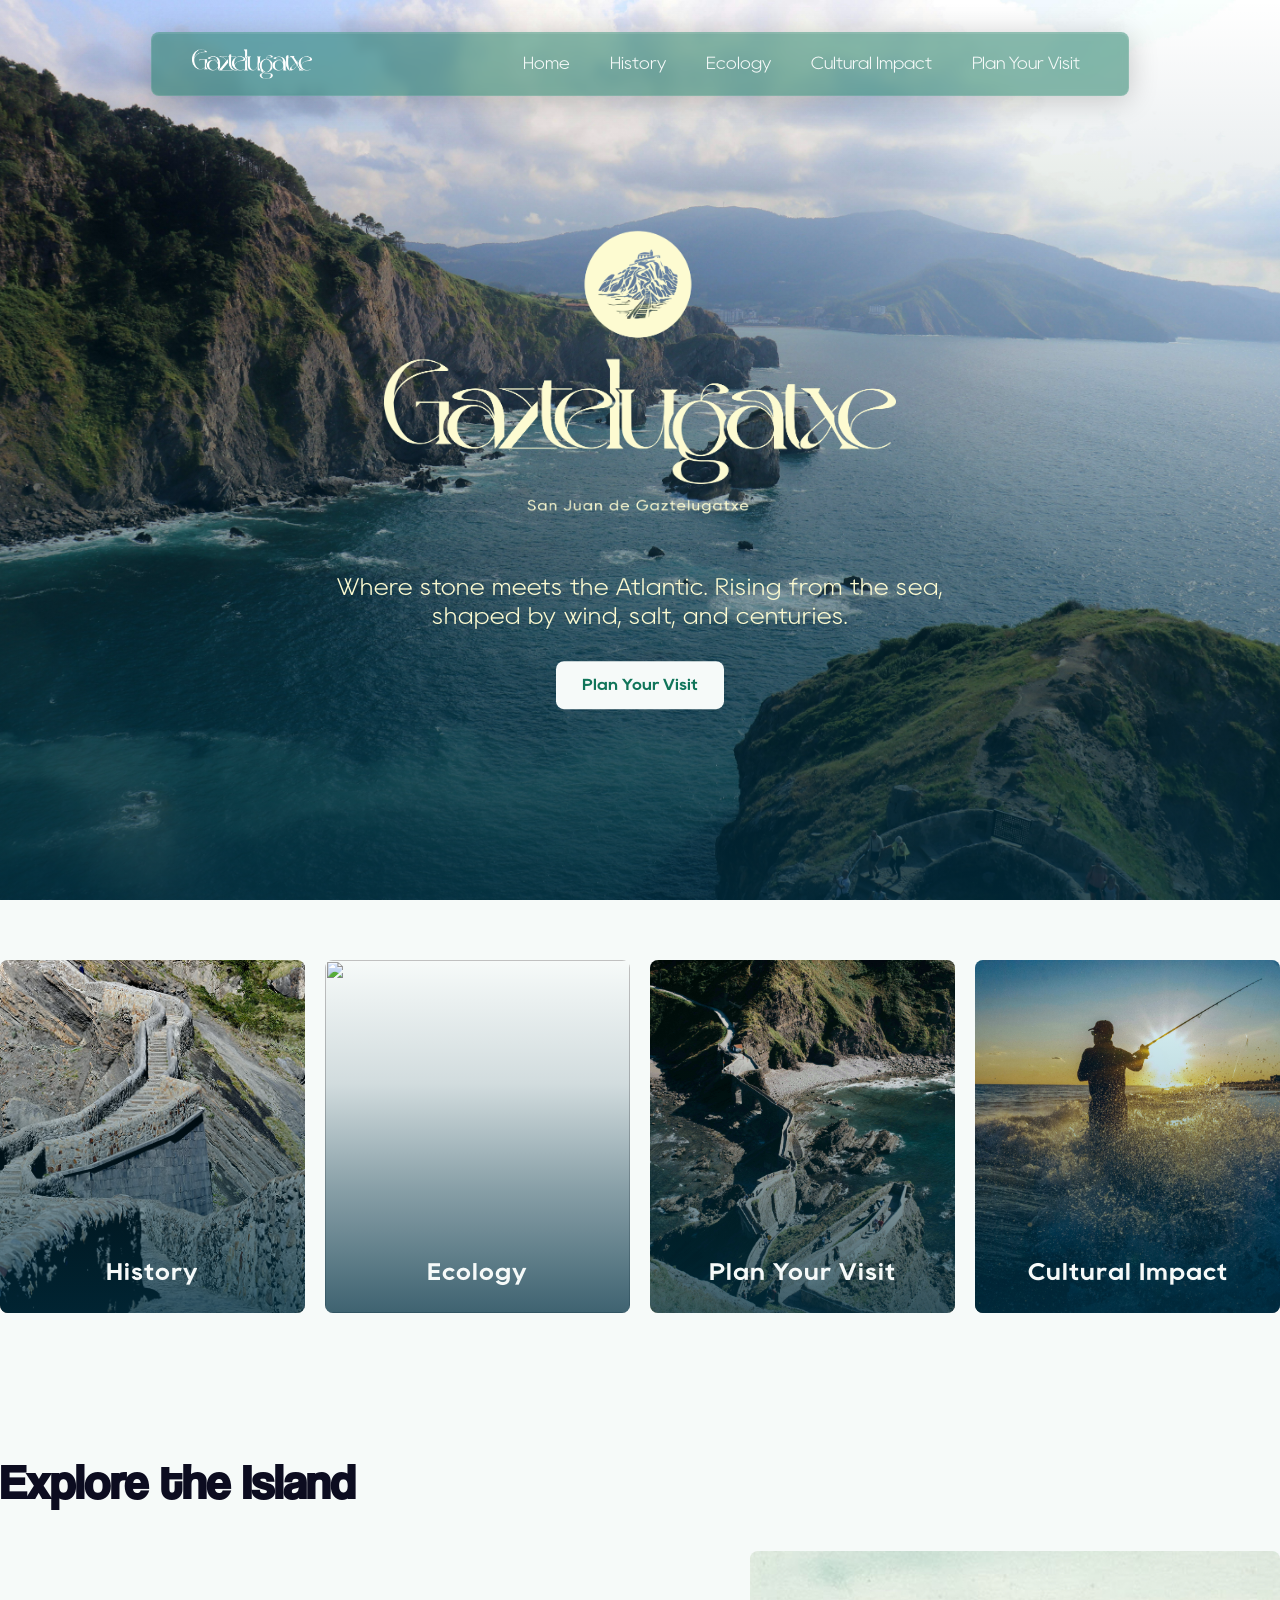
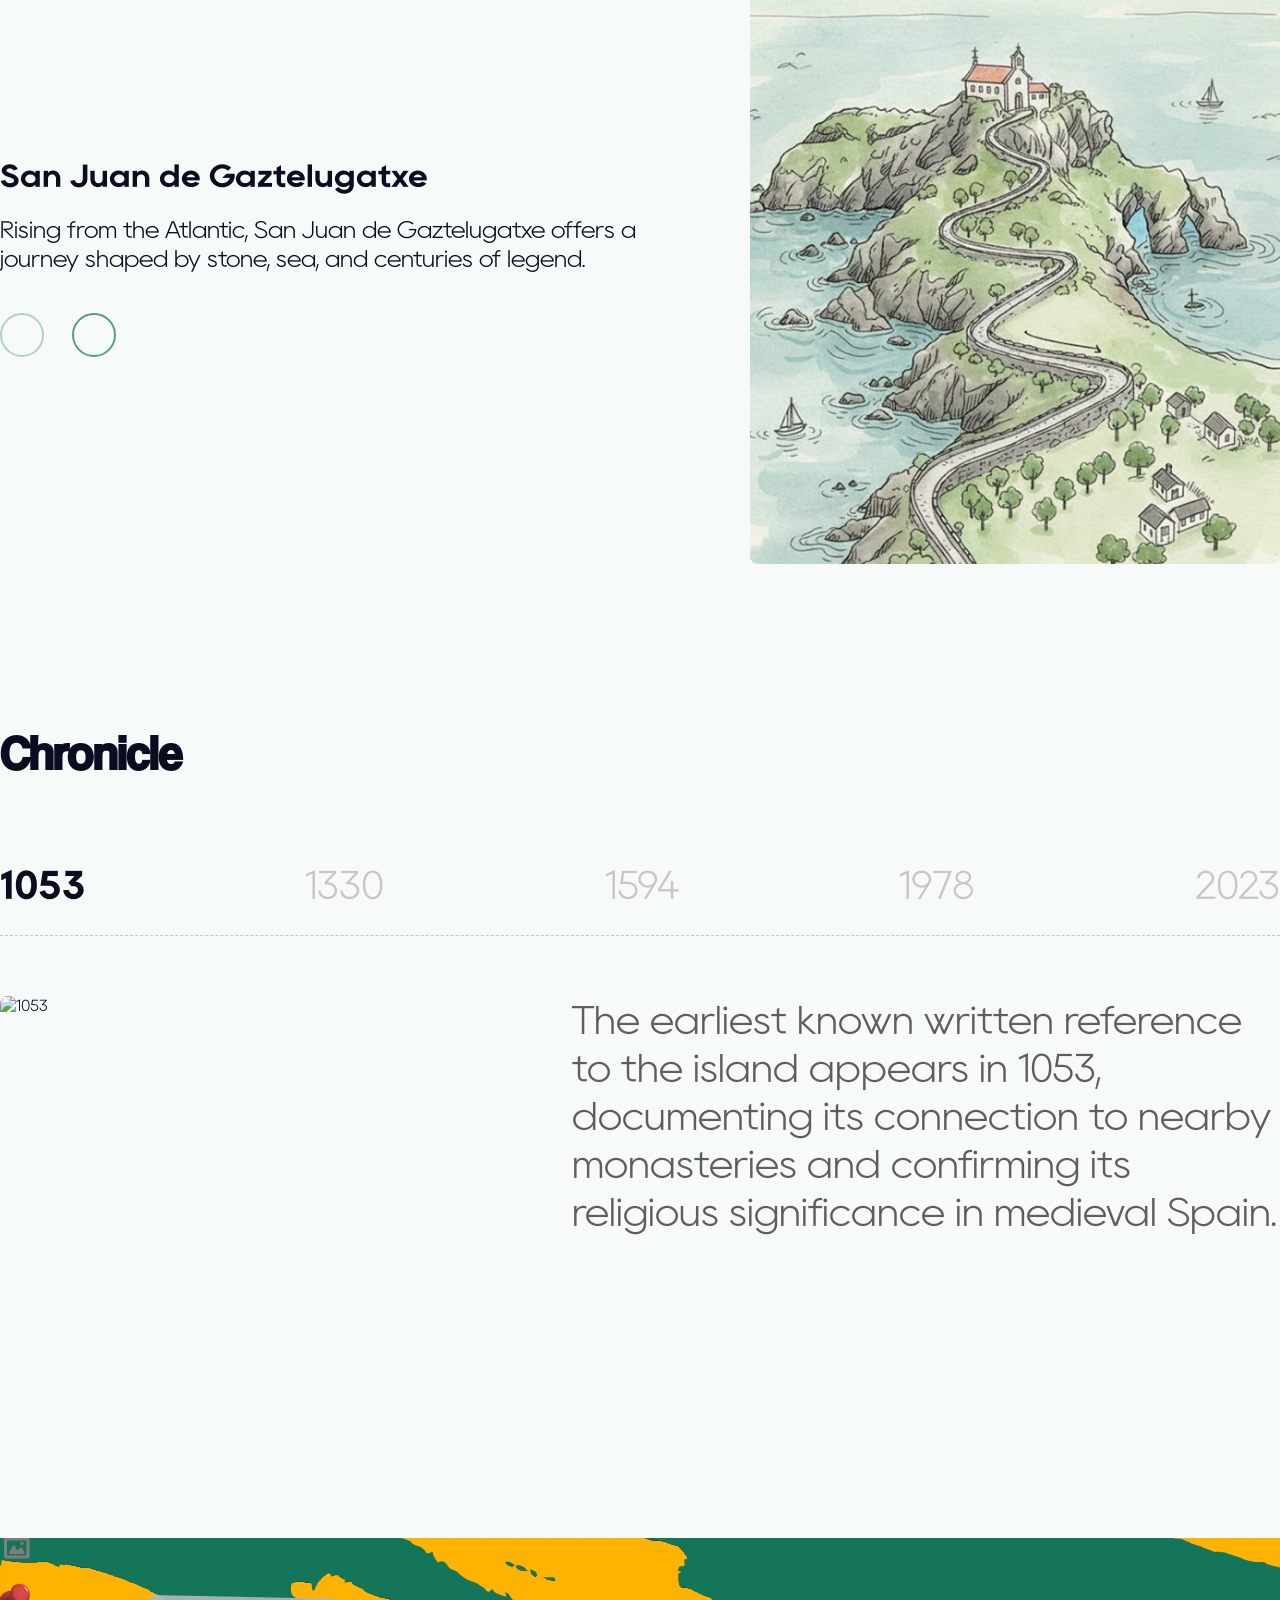
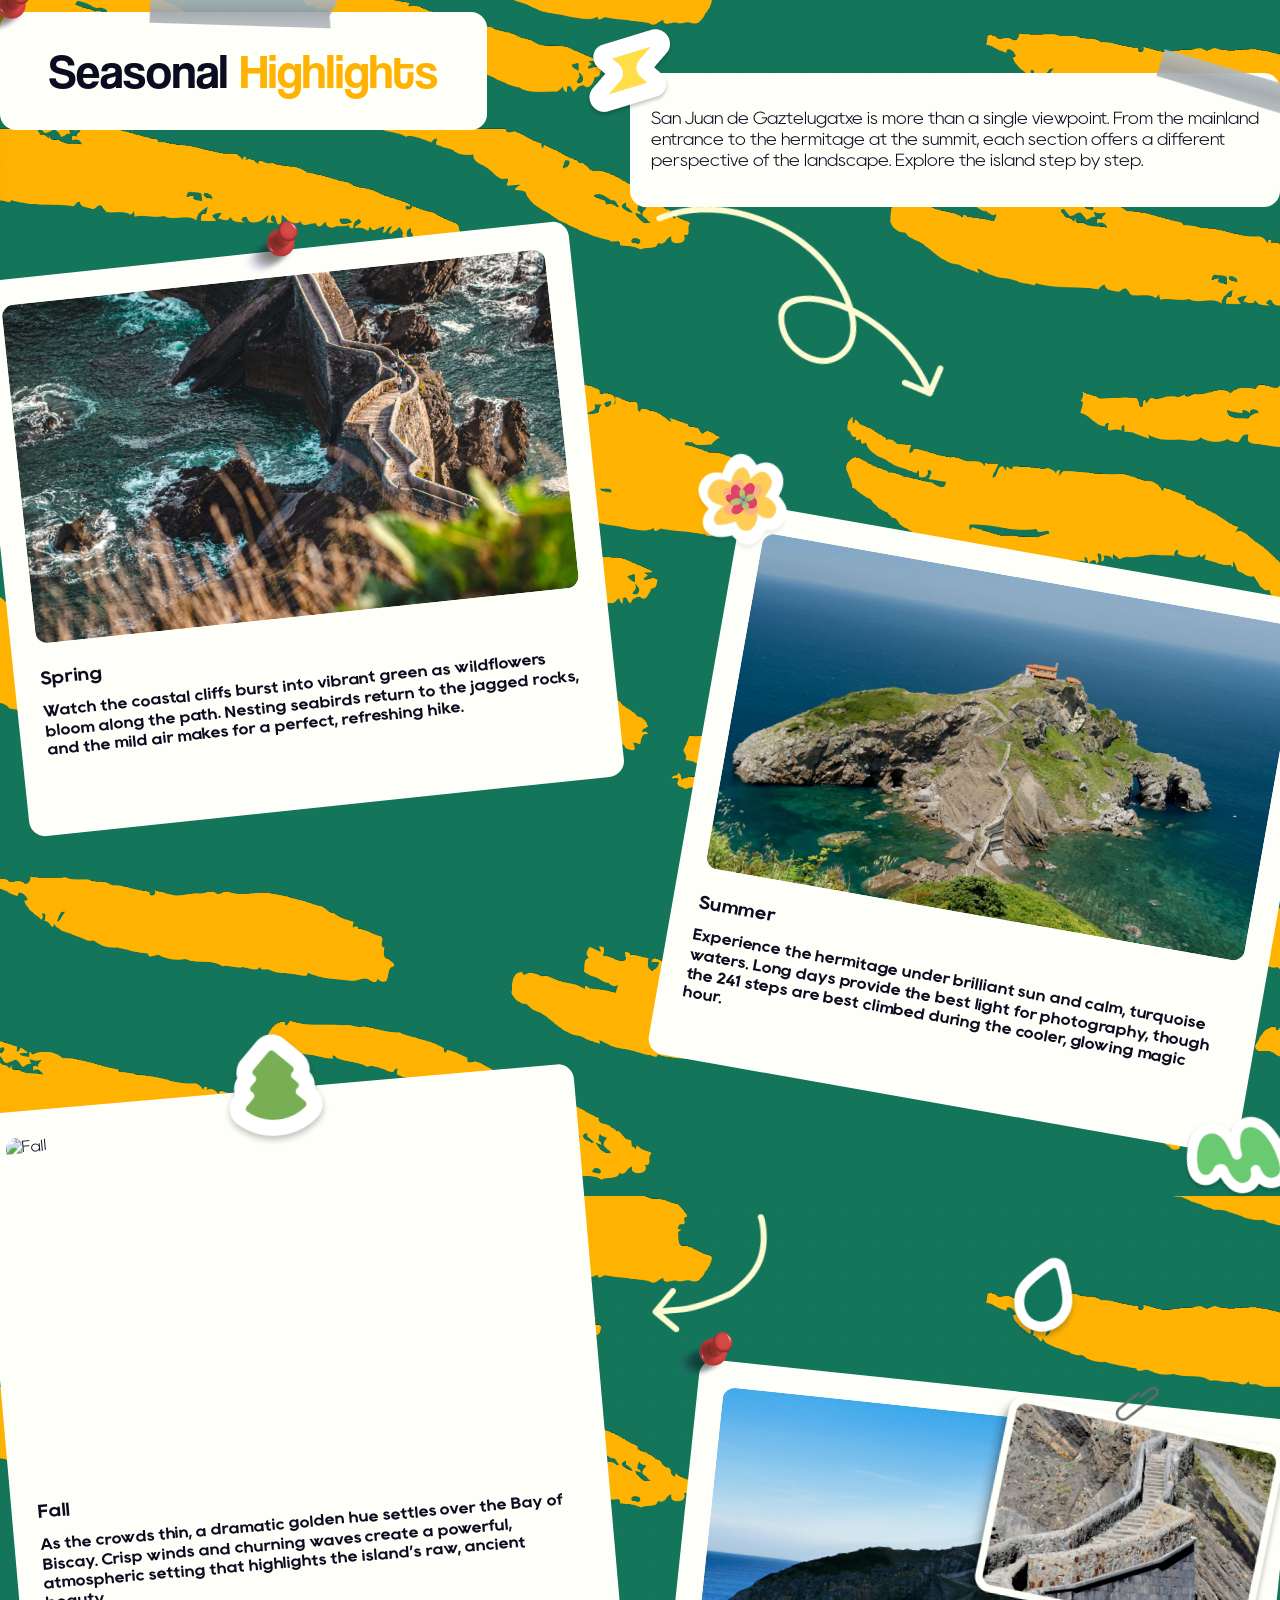
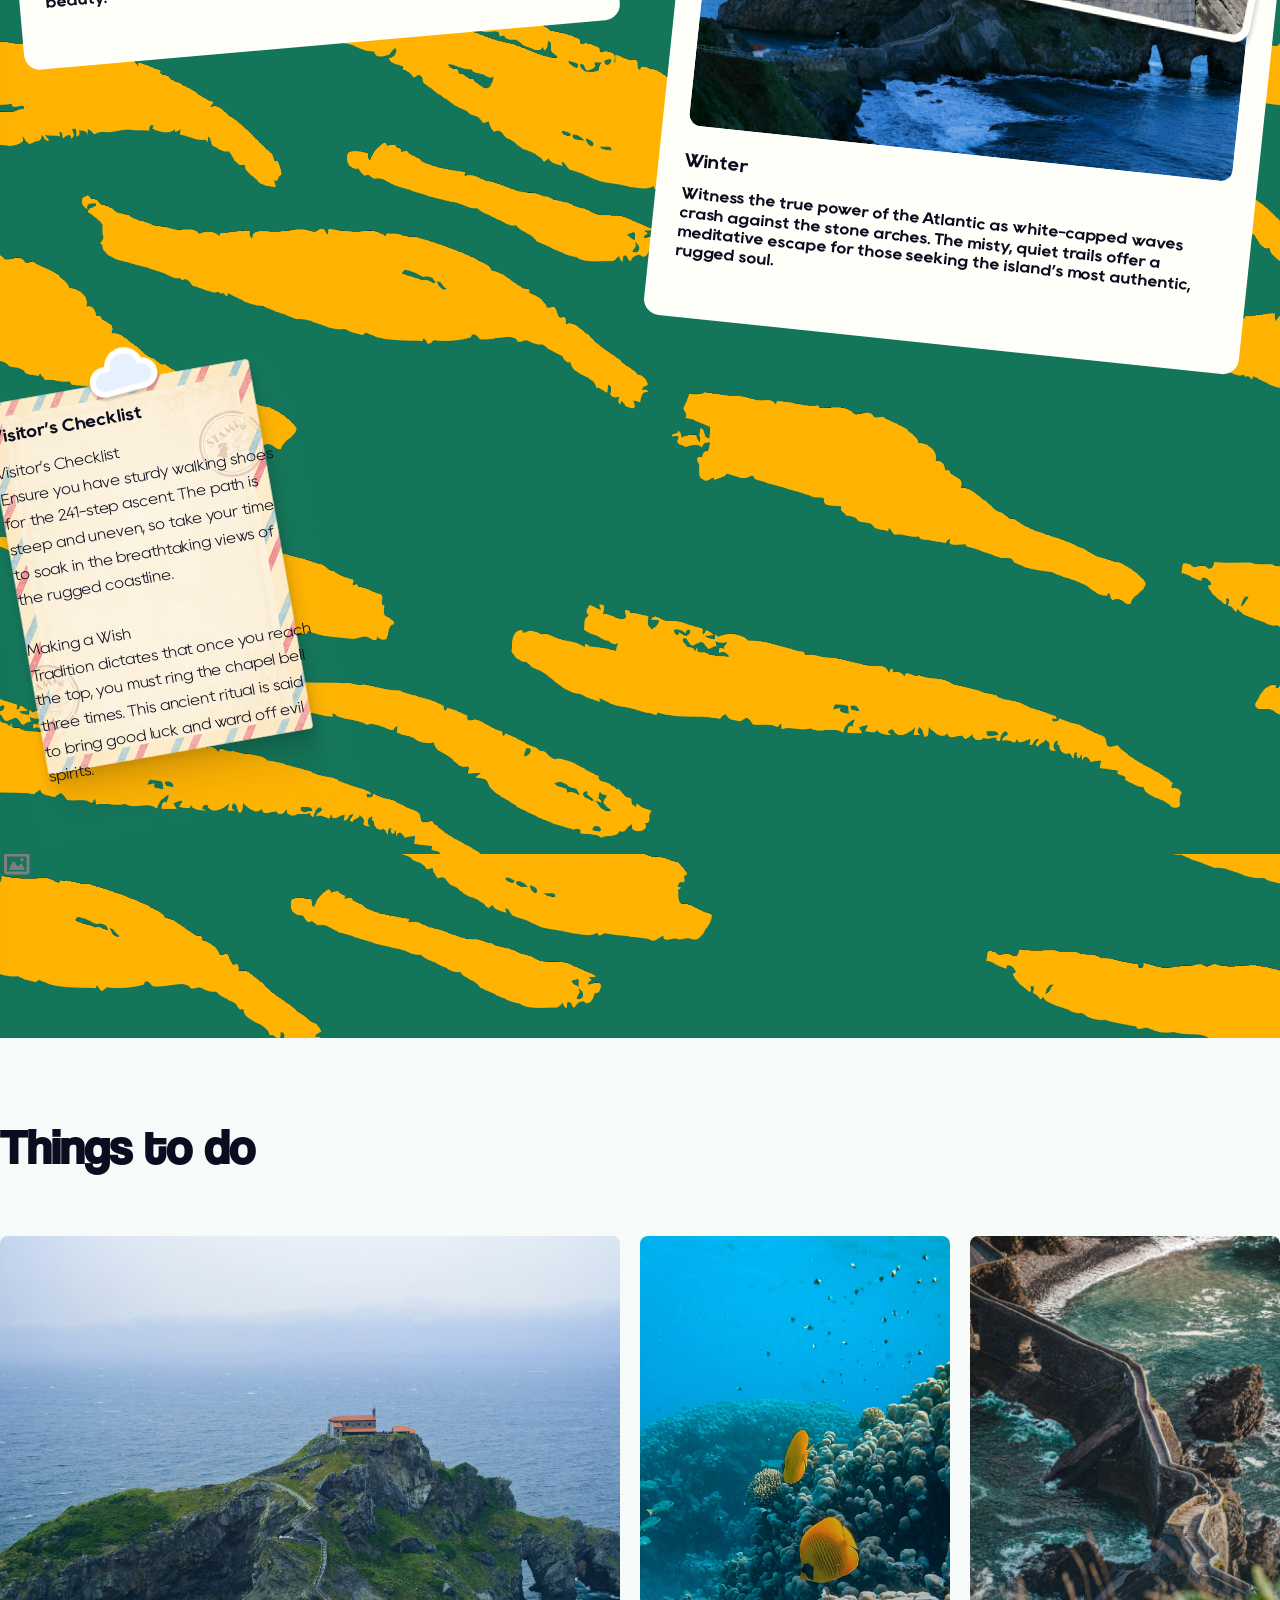
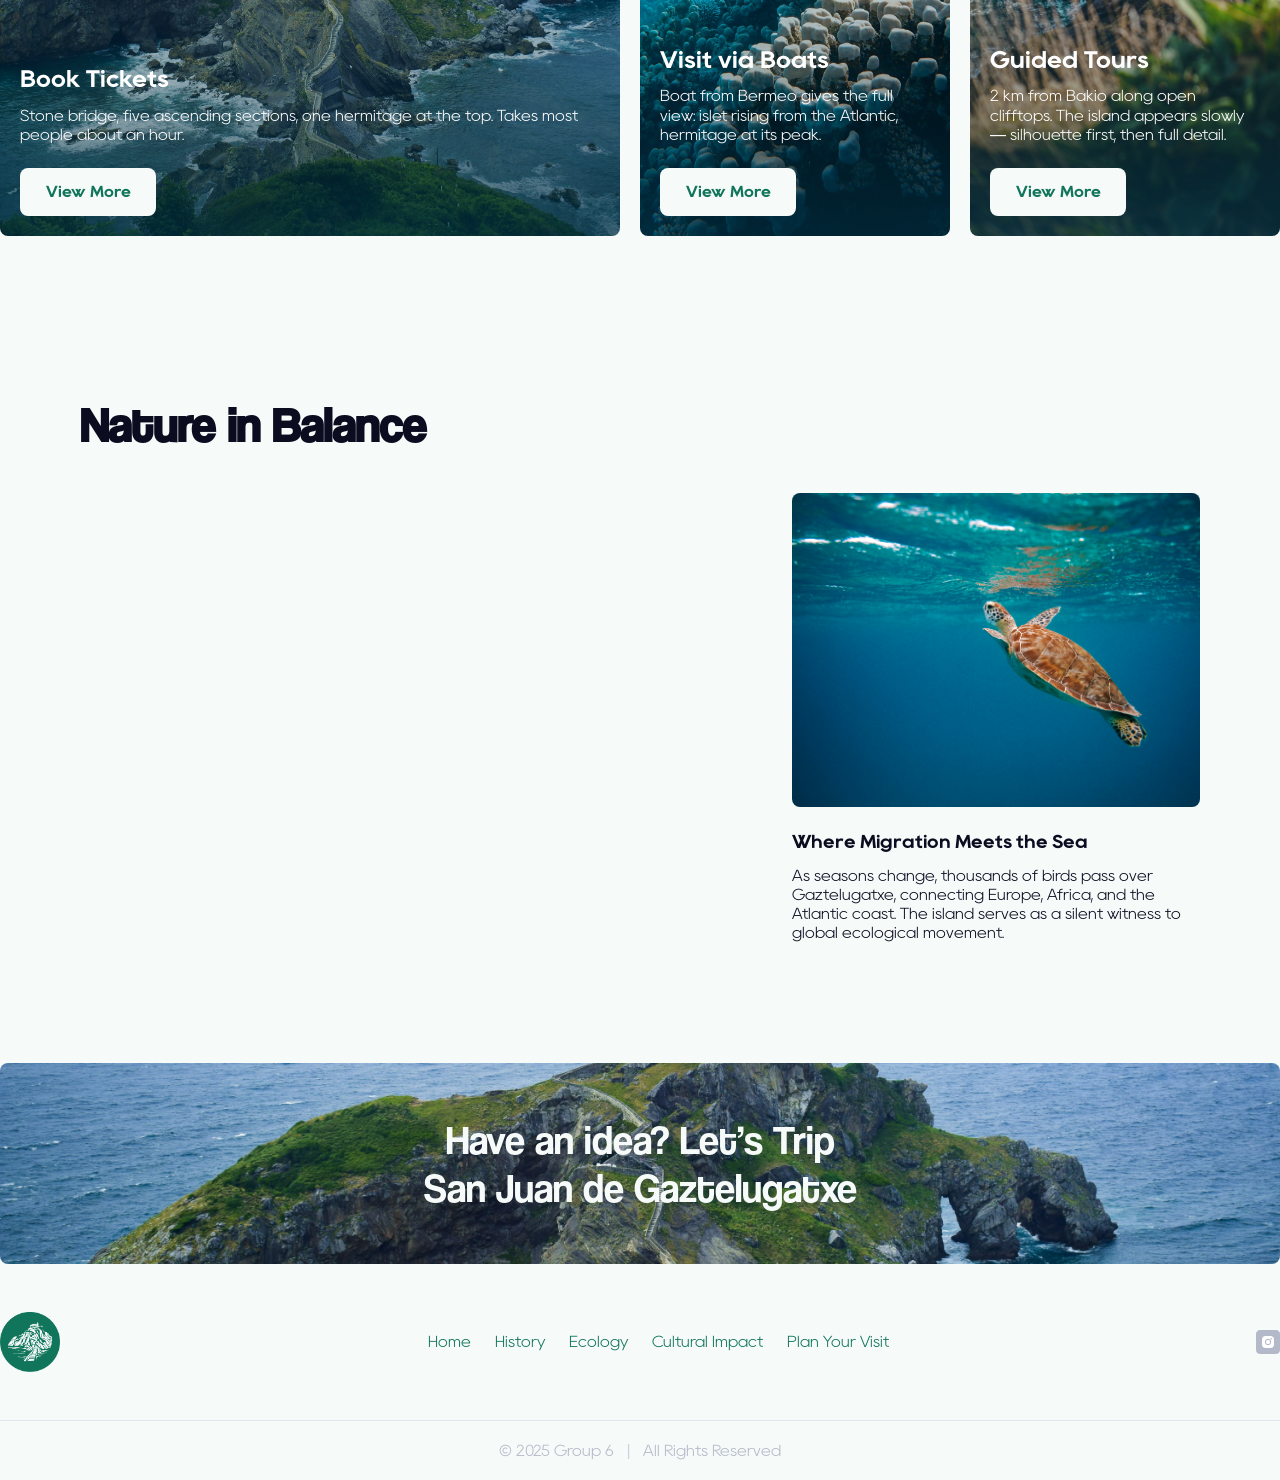
==== index.html @ 34342f76 "adjust details" ====
<!DOCTYPE html>
<html lang="en">

<head>
    <meta charset="UTF-8">
    <meta name="viewport" content="width=device-width, initial-scale=1.0">
    <title>Gaztelugatxe</title>
    <!-- Font Awesome kit for icon usage across the site -->
    <script src="https://kit.fontawesome.com/0a4e373dcf.js" crossorigin="anonymous"></script>
    <link rel="icon" href="./images/SJG_Icon.png">
    <!-- Base styles: reset, typography, color system, and design tokens -->
    <link rel="stylesheet" href="./css/base.css">
    <!-- Put your own css  here -->
    <link rel="stylesheet" href="./css/pages/index.css">


</head>

<body>
    <!-- site-header -->
    <header class="site-header">
        <a class="logo" href="./index.html" class="hero-brand"><img src="./images/SJG-logo.png" alt="logo"></a>
        <nav class="site-nav">
            <ul class="nav-list">
                <li class="nav-item"><a href="index.html">Home</a></li>
                <li class="nav-item"><a href="history.html">History</a></li>
                <li class="nav-item"><a href="ecosystem.html">Ecology</a></li>
                <li class="nav-item"><a href="culture.html">Cultural Impact</a></li>
                <li class="nav-item"><a href="plan.html">Plan Your Visit</a></li>
            </ul>
        </nav>
    </header>

    <!-- hero-section -->
    <section class="homepage_hero">
        <div class="homepage-overlay"></div>
        <!-- <img src="/images/hero.jpg" alt=""> -->
        <div class="container">
            <div class="homepage_hero-content">
                <!-- <h1 class="homepage_hero-title">
                    San Juan de Gaztelugatxe
                </h1> -->
                <div class="homepage-hero"><img src="./images/sjgmainlogo.png" alt=""></div>

                <p class="homepage_hero-description">
                    Where stone meets the Atlantic. Rising from the sea,<br> shaped by wind, salt, and centuries. </p>
                <a href=#things-to-do class="explore__button planyourvisit">
                    Plan Your Visit
                </a>
            </div>
        </div>
    </section>

    <!-- navigation section--->
    <section class="section-navigation">
        <div class="container">
            <div class="section-navigation__grid">
                <a href="history.html" class="section-navigation__card">
                    <img src="./images/history.png" alt="history">
                    <span class="section-navigation__title">History</span>
                </a>

                <a href="ecosystem.html" class="section-navigation__card">
                    <img src="./images/ecology.jpg" alt="">
                    <span class="section-navigation__title">Ecology</span>
                </a>

                <a href="plan.html" class="section-navigation__card">
                    <img src="./images/visit.jpg" alt="">
                    <span class="section-navigation__title">Plan Your Visit</span>
                </a>

                <a href="culture.html" class="section-navigation__card">
                    <img src="./images/culture.jpg" alt="">
                    <span class="section-navigation__title">Cultural Impact</span>
                </a>
            </div>
        </div>
    </section>

    <!-- explore-section -->
    <section class="explore">
        <div class="container">
            <h2 class="explore__title">Explore the Island</h2>

            <div class="explore-wrapper">
                <div class="explore__content">

                    <h3 class="explore__subtitle">San Juan de Gaztelugatxe</h3>

                    <p class="explore__description">
                        Rising from the Atlantic, San Juan de Gaztelugatxe offers a journey shaped by stone, sea, and
                        centuries of legend. From
                        coastal viewpoints to the summit hermitage, each location reveals a different side of this
                        iconic island.
                    </p>

                    <div class="explore__actions">

                        <div class="explore__controls">
                            <button class="explore__arrow explore__arrow--prev">
                                <i class="fa-solid fa-chevron-left"></i>
                            </button>

                            <button class="explore__arrow explore__arrow--next">
                                <i class="fa-solid fa-chevron-right"></i>
                            </button>
                        </div>

                    </div>
                </div>

                <div class="explore__image">
                    <img src=" ./images/explore.jpg" alt="">

                </div>
            </div>
        </div>
    </section>

    <!-- Chronicle-section -->
    <section class="timeline">
        <div class="container">

            <h2 class="timeline__title">Chronicle</h2>

            <div class="timeline__nav">
                <span class="timeline__nav-item active" data-year="1053">1053</span>
                <span class="timeline__nav-item" data-year="1330">1330</span>
                <span class="timeline__nav-item" data-year="1594">1594</span>
                <span class="timeline__nav-item" data-year="1978">1978</span>
                <span class="timeline__nav-item" data-year="2023">2023</span>
            </div>

            <div class="timeline__content">
                <div class="timeline__item active" data-year="1053">
                    <img src="images/timeline_image.jpg" alt="1053">
                    <p>The earliest known written reference to the island appears in
                        1053, documenting its
                        connection to
                        nearby monasteries and
                        confirming its religious significance in medieval Spain.</p>

                </div>

                <div class="timeline__item" data-year="1330">
                    <img src="images/things_3.jpg" alt="1330">
                    <p>In the 14th century, the island served as a stronghold for the Lords of Biscay. Seven knights
                        defended it for over a
                        month, using the narrow 241 steps as a natural defense.</p>
                </div>

                <div class="timeline__item" data-year="1594">
                    <img src="images/visit.jpg" alt="1594">
                    <p>In the late 16th century, the island was raided by Sir Francis Drake and Huguenot privateers.
                        The attack led to the
                        strengthening of the chapel and its defenses.</p>
                </div>

                <div class="timeline__item" data-year="1978">
                    <img src="images/homepage/1978.png" alt="1978">
                    <p>
                        A fire in 1978 destroyed the hermitage, but it was rebuilt and reopened in 1980, preserving its
                        enduring legacy.

                    </p>
                </div>

                <div class="timeline__item" data-year="2023">
                    <img src="images/hero.jpg" alt="2023">
                    <p>As a Protected Biotope, the site balances conservation and tourism through visitor limits and
                        structural protection,
                        while local traditions—such as ringing the bell for luck—still endure.
                    </p>
                </div>
            </div>

        </div>
    </section>

    <!-- Seasonal section -->
    <section class="seasonal">
        <div class="container">

            <div class="seasonal-board">

                <div class="season-highlight">
                    Seasonal <span>Highlights</span>
                    <img class="tape" src="./images/tape.png" alt="tape">
                    <img class="pin" src="./images/pin.png" alt="pin">
                </div>

                <div class="season-description">
                    San Juan de Gaztelugatxe is more than a single viewpoint. From the mainland entrance to the
                    hermitage at the summit,
                    each section offers a different perspective of the landscape. Explore the island step by step.
                    <img class="tape" src="./images/tape.png" alt="tape">
                    <img class="lighting_sticker" src="./images/lighting_sticker.png" alt="">
                </div>
                <div class="season-cards">

                    <div class="season-card spring" id="spring">
                        <div class="season-card__image">
                            <img src="./images/things_3.jpg" alt="hero">
                        </div>

                        <div class="season-card__content">
                            <h3 class="season-card__title">
                                Spring
                            </h3>
                            <p class="season-card__description">
                                Watch the coastal cliffs burst into vibrant green as wildflowers bloom along the path.
                                Nesting seabirds return to the
                                jagged rocks, and the mild air makes for a perfect, refreshing hike. </p>
                        </div>
                        <img class="pin" src="./images/pin.png" alt="pin">
                        <img class="arrow1" src="./images/arrow_sticker.png" alt="">

                    </div>

                    <div class="season-card summer" id="summer">

                        <div class="season-card__image">
                            <img src="./images/season-summer.webp" alt="summer">
                        </div>

                        <div class="season-card__content">

                            <h3 class="season-card__title">
                                Summer
                            </h3>

                            <p class="season-card__description">
                                Experience the hermitage under brilliant sun and calm, turquoise waters. Long days
                                provide
                                the best light for
                                photography, though the 241 steps are best climbed during the cooler, glowing magic
                                hour.
                            </p>

                        </div>

                        <img class="flower_sticker" src="./images/flower_sticker.png" alt="">
                        <img class="tree_sticker" src="./images/tree_sticker.png" alt="">

                    </div>

                    <div class="season-card fall" id="fall">
                        <div class="season-card__image">
                            <img src="./images/season-spring.jpg" alt="Fall">
                        </div>

                        <div class="season-card__content">

                            <h3 class="season-card__title">
                                Fall
                            </h3>

                            <p class="season-card__description">
                                As the crowds thin, a dramatic golden hue settles over the Bay of Biscay. Crisp winds
                                and
                                churning waves create a
                                powerful, atmospheric setting that highlights the island’s raw, ancient beauty.</p>

                        </div>
                        <img class="tree_sticker2" src="./images/tree_sticker2.png" alt="tree">
                        <img class="arrow2" src="./images/arrow_sticker2.png" alt="arrow">
                    </div>

                    <div class="season-card winter" id="winter">
                        <div class="season-card__image">
                            <img src="./images/season-winter.jpg" alt="winter">
                        </div>

                        <div class="season-card__content">

                            <h3 class="season-card__title">
                                Winter
                            </h3>

                            <p class="season-card__description">
                                Witness the true power of the Atlantic as white-capped waves crash against the stone
                                arches.
                                The misty, quiet trails
                                offer a meditative escape for those seeking the island’s most authentic, rugged soul.
                            </p>

                        </div>
                        <img class="pin" src="./images/pin.png" alt="pin">
                        <img class="waterdrop" src="./images/waterdrop.png" alt="waterdrop">
                        <div class="photo_small">
                            <img src="./images/landscape_photo_small.png" alt="">
                            <img class="paper_clip" src="./images/paper_clip.png" alt="paperclip">

                        </div>

                    </div>
                </div>
                <div class="season-postcard">
                    <img class="cloud" src="./images/cloud_sticker.png" alt="">
                    <div class="season-postcard_content">
                        <p class="season-postcard_title">Visitor’s Checklist</p>
                        <p class="season-postcard_text">Visitor’s Checklist<br>
                            Ensure you have sturdy walking shoes for the 241-step ascent. The path is steep and uneven,
                            so take your time to soak in
                            the breathtaking views of the rugged coastline.
                            <br>
                            <br>
                            Making a Wish<br>
                            Tradition dictates that once you reach the top, you must ring the chapel bell three times.
                            This ancient ritual is said
                            to bring good luck and ward off evil spirits.
                        </p>
                    </div>
                </div>
            </div>

        </div>
    </section>

    <!-- things-to-do section -->
    <section id="things-to-do" class="things-to-do">
        <div class="container">
            <h2 class="things-to-do__title">
                Things to do
            </h2>

            <div class="things-to-do__grid">

                <article class="things-card">
                    <div class="things-card_overlay"></div>
                    <div class="things-card__image">
                        <img src="./images/hero.jpg" alt="thing1">
                    </div>

                    <ul class="things-card__tags">
                        <li class="things-card__tag">Visit</li>
                    </ul>

                    <div class="things-card__content">

                        <h3 class="things-card__title">
                            Book Tickets
                        </h3>

                        <p class="things-card__description">
                            Stone bridge, five ascending sections, one hermitage at the top. Takes most people about an
                            hour. </p>

                        <a href="https://turismovasco.com/reservas/comprar_producto.html?id_epigrafe=2272&id_panel=676&id_experiencia=21761&id_elemento=21761&tipo_elemento=2&id_destino=4839&id_operador=4839&id_punto_venta=5682&id_idioma=0&cierre_app=1&CodAgencia=undefined"
                            class="explore__button" target="_blank" rel="noopener noreferrer" target="_blank"
                            rel="noopener noreferrer">
                            View More
                        </a>

                    </div>

                </article>

                <article class="things-card">
                    <div class="things-card_overlay"></div>
                    <div class="things-card__image">
                        <img src="images/things_2.jpg" alt="thing2">
                    </div>

                    <ul class="things-card__tags">
                        <li class="things-card__tag">Boats</li>
                    </ul>

                    <div class="things-card__content">

                        <h3 class="things-card__title">
                            Visit via Boats
                        </h3>

                        <p class="things-card__description">
                            Boat from Bermeo gives the full view: islet rising from the Atlantic, hermitage at its peak.
                        </p>
                        <a href="https://turismovasco.com/reservas/comprar_producto.html?id_epigrafe=925&id_panel=676&id_experiencia=5216&id_elemento=5216&tipo_elemento=2&id_destino=4839&id_operador=4839&id_punto_venta=5682&id_idioma=0&cierre_app=1&CodAgencia=undefined"
                            class="explore__button" target="_blank" rel="noopener noreferrer">
                            View More
                        </a>

                    </div>

                </article>

                <article class="things-card">
                    <div class="things-card_overlay"></div>
                    <div class="things-card__image">
                        <img src="images/things_3.jpg" alt="thing3">
                    </div>

                    <ul class="things-card__tags">
                        <li class="things-card__tag">Tours</li>
                    </ul>

                    <div class="things-card__content">

                        <h3 class="things-card__title">
                            Guided Tours
                        </h3>

                        <p class="things-card__description">
                            2 km from Bakio along open clifftops. The island appears slowly — silhouette first, then
                            full detail.
                        </p>
                        <a href="https://sanjuangaztelugatxe.com/en/guided-tours-in-san-juan-de-gaztelugatxe/"
                            class="explore__button" target="_blank" rel="noopener noreferrer">
                            View More

                        </a>

                    </div>

                </article>

            </div>
        </div>

    </section>

    <!-- ecosystem -->
    <section class="ecosystem">
        <div class="container">

            <!-- section header -->
            <div class="ecosystem__header">
                <h2 class="ecosystem__title">Nature in Balance</h2>
            </div>


            <!-- main content -->
            <div class="ecosystem__content">

                <!-- left navigation -->
                <ul class="ecosystem__list">
                    <a href="./ecosystem.html#sky" alt="sky">
                        <li class="ecosystem__item">
                            <span class="ecosystem__category">Sky</span>
                            <span class="ecosystem__name">Coastal Bird Habitat</span>
                            <span class="ecosystem__arrow"><i class="fa-solid fa-arrow-right"></i>
                            </span>

                        </li>
                    </a>
                    <a href="./ecosystem.html#land" alt="land">
                        <li class="ecosystem__item">
                            <span class="ecosystem__category">Land</span>
                            <span class="ecosystem__name">Cliffside Vegetation</span>
                            <span class="ecosystem__arrow"><i class="fa-solid fa-arrow-right"></i>
                            </span>

                        </li>
                    </a>
                    <a href="./ecosystem.html#sea" alt="sea">
                        <li class="ecosystem__item ecosystem__item--active">
                            <span class="ecosystem__category">Sea</span>
                            <span class="ecosystem__name">Atlantic Marine Ecosystem</span>
                            <span class="ecosystem__arrow"><i class="fa-solid fa-arrow-right"></i>
                            </span>
                        </li>
                    </a>
                    <a href="./ecosystem.html#climate" alt="climate">

                        <li class="ecosystem__item">
                            <span class="ecosystem__category">Climate</span>
                            <span class="ecosystem__name">Oceanic Weather System</span>
                            <span class="ecosystem__arrow"><i class="fa-solid fa-arrow-right"></i>
                            </span>

                        </li>
                    </a>

                </ul>


                <!-- right detail -->
                <div class="ecosystem__detail">

                    <div class="ecosystem__image">
                        <img src="images/ecology-sea.jpg" alt="Atlantic Marine Ecosystem">
                    </div>

                    <h3 class="ecosystem__detail-title">
                        Where Migration Meets the Sea
                    </h3>

                    <p class="ecosystem__detail-text">
                        As seasons change, thousands of birds pass over Gaztelugatxe,
                        connecting Europe, Africa, and the Atlantic coast.
                        The island serves as a silent witness to global ecological movement.
                    </p>

                </div>
            </div>
        </div>
    </section>

    <!-- site-footer -->
    <!-- site-footer -->
    <div class="site-footer">
        <div class="container">
            <div class="footer_wrapper">
                <div class="footer_hero">
                    <h2 class="footer_title">
                        Have an idea? Let’s Trip <br> San Juan de Gaztelugatxe
                    </h2>
                </div>
                <div class="footer_main">

                    <div class="footer_logo">
                        <img src="./images/SJG_Icon.png" alt="footer_logo">
                    </div>

                    <nav class="footer_nav">
                        <ul class="footer_nav-list">
                            <li class="footer_nav-item"><a href="index.html">Home</a></li>
                            <li class="footer_nav-item"><a href="history.html">History</a></li>
                            <li class="footer_nav-item"><a href="ecosystem.html">Ecology</a></li>
                            <li class="footer_nav-item"><a href="culture.html">Cultural Impact</a></li>
                            <li class="footer_nav-item"><a href="plan.html">Plan Your Visit</a></li>
                        </ul>
                    </nav>

                    <div class="footer_social">
                        <ul class="footer_social-list">
                            <li><a href="https://www.instagram.com/explore/locations/648812/san-juan-de-gaztelugatxe/"
                                    aria-label="Instagram">
                                    <img src="./images/social_media/Instagram.png" alt="Instagram"></a>
                            </li>
                        </ul>
                    </div>
                </div>
                <div class="footer_bottom">
                    <span>© 2025 Group 6</span>
                    <span>All Rights Reserved</span>
                </div>
            </div>
        </div>
    </div>
</body>

<script>

    const navItems = document.querySelectorAll(".timeline__nav-item");
    const contentItems = document.querySelectorAll(".timeline__item");


    navItems.forEach(item => {

        item.addEventListener("mouseenter", () => {

            const year = item.dataset.year;

            // remove nav active
            navItems.forEach(el => el.classList.remove("active"));

            // add nav active
            item.classList.add("active");


            // hide all contents first
            contentItems.forEach(content => {
                content.classList.remove("active");
            });


            // show the coincide year in HTML
            document
                .querySelector(`.timeline__item[data-year="${year}"]`)
                .classList.add("active");

        });

    });

    const slides = [
        {
            subtitle: "San Juan de Gaztelugatxe",
            description:
                "Rising from the Atlantic, San Juan de Gaztelugatxe offers a journey shaped by stone, sea, and centuries of legend.",
            image: "./images/explore.jpg"
        },
        {
            subtitle: "The 241 Stone Steps",
            description:
                "Discover The 241 stone steps form the most iconic route on the island. Carved into cliffs and suspended above crashing waves, this winding pathway offers an unforgettable walking experience, where every step brings you closer to the heart of Gaztelugatxe.dramatic viewpoints where cliffs, sea, and wind create one of the most iconic landscapes of the Basque coast.",
            image: "./images/explore2.jpg"
        },
        {
            subtitle: "The Hermitage of Saint John",
            description:
                "Follow the historicAt the summit stands the Hermitage of Saint John, the spiritual center of the island. According to tradition, visitors ring the bell three times to ward off misfortune and make a wish for good luck. stone path leading to the hermitage, a pilgrimage site that has watched over the Atlantic for centuries.",
            image: "./images/explore3.jpg"
        },
        {
            subtitle: "The Footprint of Saint John",
            description:
                "Located at the base of the staircase, the Footprint of Saint John is surrounded by local legend. It is believed that stepping on it may help relieve foot-related ailments and bring blessings.",
            image: "./images/explore4.jpg"
        },
        {
            subtitle: "Mirador Viewpoint",
            description:
                "For visitors who prefer not to climb the entire route, the roadside Mirador offers breathtaking panoramic views. From here, you can see the island, the bridge, and the coastline in one frame, making it the perfect photography spot.",
            image: "./images/explore5.jpg"
        }
    ];

    let currentIndex = 0;

    const subtitle = document.querySelector(".explore__subtitle");
    const description = document.querySelector(".explore__description");
    const image = document.querySelector(".explore__image img");

    const prevBtn = document.querySelector(".explore__arrow--prev");
    const nextBtn = document.querySelector(".explore__arrow--next");

    function updateSlide() {
        const slide = slides[currentIndex];

        subtitle.textContent = slide.subtitle;
        description.textContent = slide.description;
        image.src = slide.image;

        prevBtn.disabled = currentIndex === 0;
        nextBtn.disabled = currentIndex === slides.length - 1;
    }

    prevBtn.addEventListener("click", function () {
        if (currentIndex > 0) {
            currentIndex--;
            updateSlide();
        }
    });

    nextBtn.addEventListener("click", function () {
        if (currentIndex < slides.length - 1) {
            currentIndex++;
            updateSlide();
        }
    });

    updateSlide();

    const ecosystem_items = document.querySelectorAll('.ecosystem__item');

    const observer = new IntersectionObserver((entries) => {
        entries.forEach((entry, index) => {
            if (entry.isIntersecting) {
                entry.target.classList.add('show');
            }
        });
    }, {
        threshold: 0.2 // 進入20%就觸發
    });

    ecosystem_items.forEach(el => observer.observe(el));

    // ecosystem_items.forEach((ecosystem_items, index) => {
    //     setTimeout(() => {
    //         ecosystem_items.classList.add('show');
    //     }, index * 200);
    // });
</script>

</html>
---- css/base.css ----
/* Remove default margin and padding from common HTML elements */
* {
    margin: 0;
    padding: 0;
    box-sizing: border-box;
    scroll-behavior: smooth;
}

html,
body {
    overflow-x: hidden;
    background-color: var(--color-white);
}

/* =========================
   Mariella Noeve Font
========================= */

@font-face {
    font-family: "Mariella Noeve";
    src: url("../fonts/MariellaNoeve.ttf") format("truetype");
    font-weight: 400;
    font-style: normal;
    font-display: swap;
}

/* =========================
   Rany Font
========================= */

@font-face {
    font-family: "Rany";
    src: url("../fonts/Rany-Light.otf") format("opentype");
    font-weight: 400;
    font-style: normal;
    font-display: swap;
}

@font-face {
    font-family: "Rany";
    src: url("../fonts/RanyBold.otf") format("opentype");
    font-weight: 700;
    font-style: normal;
    font-display: swap;
}

/* =========================
   Coolvetica Font
========================= */

@font-face {
    font-family: "Coolvetica";
    src: url("../fonts/Coolvetica_Rg.otf") format("opentype");
    font-weight: 400;
    font-style: normal;
    font-display: swap;
}

/* =========================
   Typography/Color System
========================= */

:root {
    /* Layout System */
    --layout-width: 1320px;
    --nav-width: 978px;
    --hero-text-width: 921px;

    /* Font Families */
    --font-brand: "Mariella Noeve", serif;
    --font-display: "Coolvetica", sans-serif;
    --font-body: "Rany", sans-serif;

    /* Font Sizes */
    --fs-16: 1rem;
    --fs-18: 1.1rem;
    --fs-20: 1.25rem;
    --fs-24: 1.5rem;
    --fs-32: 2rem;
    --fs-40: 2.5rem;
    --fs-48: 3rem;
    --fs-56: 3.5rem;
    --fs-72: 4.5rem;

    /* Line Heights */
    --lh-normal: 1.2;

    /* Primary */
    --color-yellow: #FFB300;
    --color-green: #10755a;
    --color-green-rgb: 16, 117, 90;
    --color-light-brown: #B6936A;
    --color-light-blue-green: #21ADA2;


    /* Dark tones */
    --color-dark-blue: #013043;
    --color-black: #0C0C20;
    --color-footer-text-hover: #6D758F;

    /* Light tones */
    --color-rice-yellow: #FDFBD1;
    --color-white: #F6FAF9;

    /* Neutral */
    --color-grey: #C6C6CB;

    /* Footer */
    --color-grey-400: #B4B9C9;
    --color-grey-500: #8F8F8F;
    --color-grey-600: #6D758F;

}

/* Set global font size, line height, and font family for the webpage */
/* Base typography for body text */


body {
    font-family: var(--font-body);
    font-size: var(--fs-16);
    line-height: var(--lh-normal);
    color: var(--color-black);
}

/* Remove default list styles */
ul,
ol {
    list-style: none;
}

/* Remove default italic style */
em,
i {
    font-style: normal;
}

/* Remove default underline from anchor tags and set default text color */
a {
    text-decoration: none;
    color: var(--color-black);
}

/* Set vertical alignment of images to middle and remove default bottom spacing */
img {
    vertical-align: middle;
}

/* Remove default input styles */
input {
    border: none;
    outline: none;
    color: var(--color-black);
}
---- css/pages/index.css ----
:root {
    /* Layout System */
    --layout-width: 1320px;
    --nav-width: 978px;
    --hero-text-width: 921px;

    /* Font Families */
    --font-brand: "Mariella Noeve", serif;
    --font-display: "Coolvetica", sans-serif;
    --font-body: "Rany", sans-serif;

    /* Font Sizes */
    --fs-16: 1rem;
    --fs-18: 1.1rem;
    --fs-20: 1.25rem;
    --fs-24: 1.5rem;
    --fs-32: 2rem;
    --fs-40: 2.5rem;
    --fs-48: 3rem;
    --fs-56: 3.5rem;
    --fs-72: 4.5rem;

    /* Line Heights */
    --lh-normal: 1.2;

    /* Primary */
    --color-yellow: #FFB300;
    --color-green: #10755a;
    --color-green-rgb: 16, 117, 90;
    --color-light-brown: #B6936A;
    --color-light-blue-green: #21ADA2;


    /* Dark tones */
    --color-dark-blue: #013043;
    --color-black: #0C0C20;
    --color-footer-text-hover: #6D758F;

    /* Light tones */
    --color-rice-yellow: #FDFBD1;
    --color-white: #F6FAF9;

    /* Neutral */
    --color-grey: #C6C6CB;

    /* Footer */
    --color-grey-400: #B4B9C9;
    --color-grey-500: #8F8F8F;
    --color-grey-600: #6D758F;

    --page-width: 1440px;
    --page-pad: 60px;

}


/* ======================
   Layout Container
====================== */

.container {
    /* max-width: 1380px; */
    max-width: var(--layout-width);
    width: 100%;
    margin: 0 auto;
}

/* header section */

.site-header {
    position: fixed;
    top: 32px;
    left: 50%;
    transform: translateX(-50%);
    z-index: 999;
    display: flex;
    justify-content: space-between;
    align-items: center;
    width: var(--nav-width);
    height: 64px;
    margin: 0 auto;
    padding: 12px 40px;
    border-radius: 8px;
    /* Glass base */
    background: rgba(var(--color-green-rgb), 0.5);
    -webkit-backdrop-filter: blur(6px);
    backdrop-filter: blur(5px);
    border: 1px solid rgba(255, 255, 255, 0.1);

    box-shadow:
        0 4px 30px rgba(0, 0, 0, 0.2),
        inset 0 1px 1px rgba(255, 255, 255, 0.1);
}

.logo {
    display: block;
    width: 60px;
}

.logo img {
    width: 100%;
    height: auto;
    opacity: 1;
    transform-origin: left;
    transform: scale(2);
}

.site-nav .nav-list {
    display: flex;
    justify-content: flex-end;
    gap: 24px;
    border-radius: 8px;
}

.site-nav .nav-list .nav-item {
    padding: 8px 8px;
}

.site-nav .nav-list .nav-item:hover a {
    color: var(--color-rice-yellow);
}

.site-nav .nav-list a {
    position: relative;
    display: inline-block;
    font-family: var(--font-body);
    font-size: var(--fs-18);
    color: var(--color-white);
}

.site-nav .nav-list a::after {
    content: "";
    position: absolute;
    left: 50%;
    bottom: -2px;
    width: 0;
    height: 2px;
    background-color: var(--color-rice-yellow);
    transform: translateX(-50%);
    transition: width 0.3s ease;
}

.site-nav .nav-list a:hover::after {
    width: 100%;
}

/* footer */

.site-footer {
    padding-top: 40px;
    background-color: var(--color-white);
}

.footer_wrapper {
    display: flex;
    flex-direction: column;
    gap: 48px;
}

.footer_hero {
    display: flex;
    justify-content: center;
    align-items: center;
    text-align: center;
    border-radius: 8px;
    height: 201px;
    background: url('../../images/hero.jpg') no-repeat right center / cover;
}

.footer_hero .footer_title {
    width: 788px;
    font-family: var(--font-display);
    font-size: var(--fs-40);
    line-height: 48px;
    color: var(--color-white);
    font-weight: 400;
}

.footer_main {
    display: flex;
    justify-content: space-between;
    align-items: center;
}

.footer_nav .footer_nav-list {
    display: flex;
    gap: 24px;
}

.footer_nav .footer_nav-list a {
    color: var(--color-green);
}

.footer_social {
    display: flex;
    gap: 16px;
}

.footer_bottom {
    display: flex;
    justify-content: center;
    align-items: center;
    flex-wrap: wrap;
    height: 60px;
    color: var(--color-grey-400);
    border-top: 1px solid #E1E4ED;
}

.footer_bottom>*:not(:last-child)::after {
    content: "|";
    margin: 0 12px;
    opacity: 0.6;
}

.footer_bottom a {
    color: var(--color-grey-600);
}

.footer_logo {
    display: block;
    width: 60px;
}

.footer_logo img {
    width: 100%;
    height: auto;
    opacity: 1;
}


/* hero section */
.homepage_hero {
    position: relative;
    min-height: 100vh;
    background: url("../../images/hero_image.jpg") center / cover no-repeat;
    display: flex;
    align-items: center;
}

.homepage-overlay {
    position: absolute;
    inset: 0;
    display: flex;
    flex-direction: column;
    justify-content: flex-end;
    align-items: flex-start;
    padding: 2rem;
    background: linear-gradient(to top,
            rgba(1, 48, 67, 0.75) 0%,
            rgba(1, 48, 67, 0.45) 35%,
            rgba(1, 48, 67, 0.15) 65%,
            rgba(1, 48, 67, 0) 100%);
}

.homepage_hero-content {
    position: absolute;
    top: 50%;
    left: 50%;
    transform: translate(-50%, -50%);
    display: flex;
    flex-direction: column;
    gap: 20px;
    width: 50%;
    align-items: center;
    justify-content: center;
}

.homepage-hero {
    width: 80%;
}

.homepage-hero img {
    display: block;
    width: 100%;
    margin: 0 auto;
}

.homepage_hero-title {
    font-family: var(--font-brand);
    font-size: var(--fs-72);
    line-height: var(--lh-normal);
    letter-spacing: 1px;
    color: var(--color-rice-yellow);
}

.homepage_hero-description {
    font-family: var(--font-body);
    font-size: var(--fs-24);
    line-height: var(--lh-normal);
    letter-spacing: 1px;
    color: var(--color-rice-yellow);
    text-align: center;
}

.hero-scroll {
    /* display: block; */
    font-size: var(--fs-24);
    color: var(--color-white);
    font-weight: 700;
}

.hero-scroll i {
    margin-left: 20px;
}

/* section-navigation */

.section-navigation {
    padding: 60px 0;
}

.section-navigation__grid {
    display: grid;
    grid-template-columns: repeat(4, 1fr);
    gap: 20px;

}

.section-navigation__card {
    position: relative;
    display: block;
    overflow: hidden;
    border-radius: 8px;
}

.section-navigation__card::after {
    content: '';
    position: absolute;
    inset: 0;
    display: flex;
    flex-direction: column;
    justify-content: flex-end;
    align-items: flex-start;
    padding: 2rem;
    background: linear-gradient(to top,
            rgba(1, 48, 67, 0.75) 0%,
            rgba(1, 48, 67, 0.45) 35%,
            rgba(1, 48, 67, 0.15) 65%,
            rgba(1, 48, 67, 0) 100%);
}

.section-navigation__card:hover img {
    transform: scale(110%);
}

.section-navigation__card img {
    display: block;
    width: 100%;
    height: 100%;
    object-fit: cover;
    transition: all .3s;
}


.section-navigation__title {
    position: absolute;
    bottom: 27px;
    left: 50%;
    transform: translateX(-50%);
    z-index: 1;
    font-family: var(--font-body);
    font-size: var(--fs-24);
    line-height: var(--lh-normal);
    font-weight: bold;
    letter-spacing: 1px;
    white-space: nowrap;
    color: var(--color-white);
}

/* section-explore */
.explore {
    padding: 80px 0;
}

.explore .explore__title {
    font-family: var(--font-display);
    font-size: var(--fs-48);
    margin-bottom: 40px;
}

.explore-wrapper {
    display: grid;
    grid-template-columns: 1.3fr 1fr;
    align-items: center;
    gap: 60px;
}

.explore__content .explore__subtitle {
    font-size: var(--fs-32);
    margin-bottom: 20px;
}

.explore__content .explore__description {
    font-size: var(--fs-24);
    margin-bottom: 40px;
}

.explore__actions {
    display: flex;
    justify-content: space-between;
    align-items: center;
}

.explore__button {
    display: inline-block;
    padding: 0.9rem 1.6rem;
    font-weight: 600;
    color: var(--color-green);
    background-color: var(--color-white);
    transition: all .4s;
    border-radius: 8px;
}

.explore__button i {
    margin-left: 12px;
}

.explore__button:hover {
    color: var(--color-white);
    background-color: var(--color-green);
}

.planyourvisit {
    padding: 0.9rem 1.6rem;
    margin-top: 10px;
}

.explore__controls {
    display: flex;
    gap: 28px;
}

.explore__controls .explore__arrow {
    width: 44px;
    height: 44px;
    background-color: transparent;
    border: 2px solid var(--color-green);
    border-radius: 50%;
    opacity: .7;
    cursor: pointer;
    transition: all .3s;
}

.explore__arrow:disabled {
    opacity: 0.3;
    cursor: not-allowed;
}

.explore__controls .explore__arrow:hover {
    opacity: 1;
    color: white;
    background-color: var(--color-green);
}

.explore__controls .explore__arrow i {
    color: var(--color-green);
}

.explore__controls .explore__arrow:hover i {
    color: white;
}

.explore__image {
    width: 100%;
    overflow: hidden;
    border-radius: 8px;
}

.explore__image img {
    width: 100%;
    height: 100%;
    object-fit: cover;
    display: block;
}

/* chronicle-section */

.timeline {
    padding: 80px 0;

}

.timeline__title {
    font-family: var(--font-display);
    font-size: var(--fs-48);
    margin-bottom: 80px;
}

.timeline__nav {
    display: flex;
    justify-content: space-between;
    padding-bottom: 26px;
    border-bottom: 1px dashed var(--color-grey);
    margin-bottom: 60px;
}

.timeline__nav .timeline__nav-item {
    font-size: var(--fs-40);
    color: var(--color-grey);
    cursor: pointer;
}

.timeline__nav-item.active {
    color: var(--color-black);
    font-weight: 600;
}

.timeline__content {
    display: flex;
    gap: 60px;
}

.timeline__item {
    display: none;
    border-radius: 8px;
}

.timeline__item.active {
    display: grid;
    grid-template-columns: 40% 1fr;
    gap: 60px;
    align-items: start;
    width: 100%;
    height: 462px;
    overflow: hidden;
}

.timeline__item img {
    width: 100%;
    height: 100%;
    display: block;
    object-fit: cover;
    display: block;
}

.timeline__content .timeline__item p {
    font-size: var(--fs-40);
    line-height: var(--lh-normal);
    color: #5e5e5e;
    /* font-weight: 600; */
}

.timeline__item p .highlight {
    color: var(--color-black)
}

/* seasonal section */

.seasonal {
    background: url("../../images/wind_pattern.png");
    background-repeat: repeat;
    background-size: auto;
    overflow: hidden;
}

.seasonal-board {
    position: relative;
    padding-top: 74px;
    padding-bottom: 200px;
    min-height: 300vh;
    height: auto;
}

.season-cards {
    display: grid;
    grid-template-columns: repeat(2, 1fr);
    gap: 80px 60px;
    margin-top: 120px;
    position: relative;
}

.arrow1 {
    position: absolute;
    top: 0;
    right: -60%;
}

.arrow2 {
    position: absolute;
    top: 30%;
    right: -30%;
}

.seasonal-board .season-highlight {
    display: inline-block;
    font-family: var(--font-display);
    font-size: var(--fs-48);
    background-color: #fffffa;
    padding: 30px 49px;
    border-radius: 16px;
    position: relative;
}

.season-highlight span {
    color: var(--color-yellow);
}

.season-highlight .tape {
    position: absolute;
    top: 0;
    left: 50%;
    transform: translate(-50%, -50%);
}

.season-highlight .pin {
    position: absolute;
    top: 0;
    left: 0;
}

.seasonal-board .season-description {
    position: absolute;
    display: inline-block;
    width: 650px;
    top: 5%;
    right: 0;
    font-family: var(--font-body);
    font-size: var(--fs-18);
    background-color: #fffffa;
    padding: 35px 21px;
    border-radius: 16px;
}

.season-description .tape {
    position: absolute;
    top: 0;
    right: -10%;
    transform: rotateZ(15deg);
}

.season-description .lighting_sticker {
    position: absolute;
    top: 0;
    left: 0;
    transform: translate(-50%, -50%);
}

.seasonal-board .season-card {
    /* position: absolute; */
    max-width: 598px;
    min-height: 558px;
    padding: 26px 26px;
    background-color: #fffffa;
    border-radius: 16px;
    /* overflow: hidden; */
}

.season-card .season-card__image {
    width: 100%;
    height: 340px;
    margin-bottom: 24px;
    overflow: hidden;
    border-radius: 12px;
}

.season-card__image img {
    width: 100%;
    height: 100%;
    object-fit: cover;
    display: block;
}

.season-card__title {
    margin-bottom: 12px;
}

.season-card__description {
    font-weight: 600;
    line-height: var(--lh-normal);
}

.spring {
    top: 15%;
    left: 0;
    transform: rotate(-6deg);
}

.pin {
    position: absolute;
    top: 0;
    left: 50%;
    transform: translate(-50%, -50%);
    display: block;
    width: 60px;
}

.summer {
    top: 35%;
    right: 0px;
    transform: translate(20px, 300px) rotate(10deg);
}

.flower_sticker {
    position: absolute;
    top: 0;
    left: 0;
    transform: translate(-50%, -50%);
}

.tree_sticker {
    position: absolute;
    bottom: 0;
    right: -5px;
    transform: translate(50%, 50%);
}

.fall {
    top: 50%;
    left: 0px;
    transform: translateY(200px) rotate(-5deg);
}

.tree_sticker2 {
    position: absolute;
    top: 0;
    left: 50%;
    transform: translate(-50%, -50%);
}

.winter {
    top: 60%;
    right: 0;
    transform: translateY(500px) rotate(6deg);
}

.winter .pin {
    position: absolute;
    left: 0;
    top: 0;
}

.winter .waterdrop {
    position: absolute;
    top: -25%;
    left: 50%;

}

.winter .paper_clip {
    position: absolute;
    top: 0;
    left: 50%;
    transform: translate(-50%, -50%);
}

.winter .photo_small {
    position: absolute;
    top: 0;
    right: 0;
}

.season-postcard {
    position: absolute;
    width: 325px;
    height: 450px;
    left: 0;
    bottom: 8%;
    transform: rotate(-10deg);
    padding: 25px 20px;
    /* width: 100%; */
    background-image: url('../../images/postcard.png');
    background-size: cover;
    line-height: 1.6;

}

.season-postcard_title {
    font-size: var(--fs-18);
    font-weight: bold;
    margin-bottom: 10px;
}

.cloud {
    position: absolute;
    top: 0;
    left: 50%;
    transform: translate(-50%, -50%) rotate(10deg);
}

/* things-to-do */

.things-to-do {
    padding: 80px 0;
}

.things-to-do__title {
    font-family: var(--font-display);
    font-size: var(--fs-48);
    margin-bottom: 60px;
}

.things-to-do__grid {
    display: grid;
    grid-template-columns: 2fr 1fr 1fr;
    gap: 20px;
    /* grid-auto-rows: 300px; */
}

.things-card__image {
    /* aspect-ratio: 16/9; */
    height: 600px;
}



.things-card__tags {
    position: absolute;
    top: 27px;
    left: 20px;
    color: var(--color-white);
    padding: 4px 32px;
    border-radius: 100px;
    border: 1px solid #ffffff;
    /* Glass base */
    background: rgba(12, 12, 32, 0.1);
    -webkit-backdrop-filter: blur(5px);
    backdrop-filter: blur(5px);
}

.things-card {
    position: relative;
    border-radius: 8px;
    overflow: hidden;

}

.things-card_overlay {
    position: absolute;
    z-index: 2;
    inset: 0;
    display: flex;
    flex-direction: column;
    justify-content: flex-end;
    align-items: flex-start;
    padding: 2rem;
    background: linear-gradient(to top,
            rgba(1, 48, 67, 0.75) 0%,
            rgba(1, 48, 67, 0.45) 20%,
            rgba(1, 48, 67, 0.15) 55%,
            rgba(1, 48, 67, 0) 100%);
}

.things-card__image img {
    position: relative;
    z-index: 1;
    width: 100%;
    height: 100%;
    object-fit: cover;
    transition: all .3s;
}

.things-card:hover img {
    transform: scale(110%);

}

.things-card__content {
    position: absolute;
    z-index: 3;
    bottom: 0px;
    color: #ffffff;
    padding: 20px 20px;

}

.things-card__content .things-card__title {
    font-size: var(--fs-24);
    margin-bottom: 12px;
}


.things-card__description {
    margin-bottom: 24px;
}

/* history page */
.hero-history {
    position: relative;
    text-shadow: 2px 2px 4px rgba(0, 0, 0, 0.5);
}

.history-intro {
    position: absolute;
    top: 10%;
    left: 50%;
    transform: translateX(-50%);
    width: var(--layout-width);
    z-index: 10;
    padding: 40px 0 0 0;
}

.history-main-title {
    font-family: var(--font-brand);
    font-size: var(--fs-56);
    font-weight: 400;
    color: #f6faf9;
    margin-bottom: 16px;
    max-width: 900px;
}

.history-subtitle {
    font-size: var(--fs-24);
    color: #f6faf9;
    max-width: 500px;
    line-height: 1.6;
    margin-bottom: 24px;
}

/* history background */
/* .map-bg {
    position: absolute;
    top: 0;
    left: 0;
    width: 100%;
    height: 100%;
    background-image: url(../../images/map_bg.jpg);
    background-size: cover;
    background-position: center;
    z-index: 0;
    will-change: transform;
} */

.img-sjdg {
    position: relative;
    width: 100%;
    height: 1900px;
    background-image: url(../../images/sjdg_ori.jpg);
    background-repeat: no-repeat;
    background-position: center;
    background-size: cover;
    position: relative;
    overflow: hidden;
}

.image-reveal {
    min-height: 100vh;
    position: absolute;
    inset: 0;
    background-image: url(../../images/sjdg_6.jpg);
    background-repeat: no-repeat;
    background-position: center;
    background-size: cover;
    clip-path: inset(100% 0 0 0);
    /* hidden initially */
}

/* timeline text entries */
.timeline-entry {
    position: absolute;
    width: 400px;
    padding: 10px;
    /* Glass base */
    background: rgba(16, 16, 48, 0.288);
    -webkit-backdrop-filter: blur(5px);
    backdrop-filter: blur(5px);
    border: 1px solid rgba(255, 255, 255, 0.1);
    box-shadow:
        0 4px 30px rgba(0, 0, 0, 0.2),
        inset 0 1px 1px rgba(255, 255, 255, 0.1);
    opacity: 0;
    border-radius: 14px;
    transition: all .3s;
}

.timeline-entry.show {
    opacity: 1
}

.timeline-entry.left {
    left: calc(50% - var(--layout-width) / 2);
    text-align: center;
}

.timeline-entry.right {
    right: calc(50% - var(--layout-width) / 2);
    text-align: center;
}

.entry-year {
    font-family: var(--font-display);
    font-size: var(--fs-32);
    font-weight: 400;
    color: #f6faf9;
    margin-bottom: 4px;
}

.entry-title {
    font-family: var(--font-body);
    font-size: var(--fs-20);
    font-weight: 700;
    color: #f6faf9;
    margin-bottom: 10px;
}

.entry-text {
    font-family: var(--font-body);
    font-size: 1.2rem;
    line-height: 1.6;
    color: #f6faf9;
}

/* ecosystem page styling begins */

.ecosystem {
    padding: 80px;
}

.ecosystem__header {
    display: flex;
    width: 100%;
    justify-content: space-between;
    margin-bottom: 40px;

}

.ecosystem__title {
    font-family: var(--font-display);
    font-size: var(--fs-48);
}

.ecosystem__content {
    display: grid;
    grid-template-columns: 1.2fr 0.8fr;
    gap: 100px;
    align-items: center;
}

.ecosystem__list .ecosystem__item {
    display: flex;
    justify-content: space-between;
    align-items: center;
    padding: 40px 12px;
    border-bottom: 1px solid var(--color-grey);
    border-radius: 8px;
    transition: all .1s;
    opacity: 0;
    transform: translateX(-100px);
    transition: all 0.6s ease;
}

.ecosystem__item.show {
    opacity: 1;
    transform: translateX(0);
}

.ecosystem__list .ecosystem__item:hover {
    color: var(--color-white);
    background-color: var(--color-green);
}

.ecosystem__item .ecosystem__name {
    font-size: var(--fs-20);
    font-weight: bold;
}

.ecosystem__item .ecosystem__arrow {
    padding: 14px 14px;
    border-radius: 50%;
    background: var(--color-white);
    color: var(--color-green);
    transition: all .3s;
}

.ecosystem__list .ecosystem__item:hover .ecosystem__arrow {
    transform: rotate(-45deg);
}

.ecosystem__image {
    height: 314px;
    overflow: hidden;
    margin-bottom: 24px;
    border-radius: 8px;
}

.ecosystem__image img {
    width: 100%;
    height: 100%;
    object-fit: cover;
}

.ecosystem__detail .ecosystem__detail-title {
    margin-bottom: 12px;
}

.ecosystem {
    padding: 80px;
}

.ecosystem__header {
    display: flex;
    width: 100%;
    justify-content: space-between;
    margin-bottom: 40px;

}

.ecosystem__title {
    font-family: var(--font-display);
    font-size: var(--fs-48);
}

.ecosystem__content {
    display: grid;
    grid-template-columns: 1.2fr 0.8fr;
    gap: 100px;
}

.ecosystem__list .ecosystem__item {
    display: flex;
    justify-content: space-between;
    align-items: center;
    padding: 40px 12px;
    border-bottom: 1px solid var(--color-grey);
    border-radius: 8px;
    transition: all .1s;
}

.ecosystem__list .ecosystem__item:hover {
    color: var(--color-white);
    background-color: var(--color-green);
}

.ecosystem__item .ecosystem__name {
    font-size: var(--fs-20);
    font-weight: bold;
}

.ecosystem__item .ecosystem__arrow {
    padding: 14px 14px;
    border-radius: 50%;
    background: var(--color-white);
    color: var(--color-green);
    transition: all .3s;
}

.ecosystem__list .ecosystem__item:hover .ecosystem__arrow {
    transform: rotate(-45deg);
}

.ecosystem__image {
    height: 314px;
    overflow: hidden;
    margin-bottom: 24px;
    border-radius: 8px;
}

.ecosystem__image img {
    width: 100%;
    height: 100%;
    object-fit: cover;
}

.ecosystem__detail .ecosystem__detail-title {
    margin-bottom: 12px;
}


* {
    margin: 0;
    padding: 0;
    box-sizing: border-box;
}

/* 
body {
    background: var(--off-white);
    color: var(--dark);
    overflow-x: hidden;
} */

/* ══════════════════════════
   HERO
══════════════════════════ */
.hero {
    position: relative;
    height: 100vh;
    display: flex;
    flex-direction: column;
    justify-content: flex-end;
    overflow: hidden;
    position: relative;
    min-height: 100vh;
    background: url("../../images/ecosystem/hero.jpg") top / cover no-repeat;
    display: flex;
    align-items: center;
}

.hero-img {
    position: absolute;
    inset: 0;
    background: url('https://upload.wikimedia.org/wikipedia/commons/thumb/2/29/San_Juan_de_Gaztelugatxe_2015.jpg/1280px-San_Juan_de_Gaztelugatxe_2015.jpg') center/cover no-repeat;
    filter: brightness(0.72);
}

.hero-overlay {
    position: absolute;
    inset: 0;
    background: linear-gradient(to bottom, rgba(0, 0, 0, 0.05) 0%, rgba(0, 0, 0, 0.62) 100%);
}

/* HERO BODY */
.hero-body {
    position: relative;
    z-index: 5;
    max-width: var(--page-width);
    margin: 0 auto;
    width: 100%;
    padding: 0 var(--page-pad);
    display: flex;
    justify-content: space-between;
    align-items: flex-end;
    padding-bottom: 2rem;
}

.hero-content {
    color: #fff;
    max-width: 520px;
}

.hero-content h1 {
    font-size: clamp(2rem, 3.2vw, 3.2rem);
    line-height: 1.12;
    font-weight: 700;
    margin-bottom: 1.1rem;
}

.hero-content p {
    font-size: 0.95rem;
    line-height: 1.7;
    color: rgba(255, 255, 255, 0.85);
    font-weight: 300;
    max-width: 380px;
}

.hero-aside {
    color: #fff;
    text-align: right;
    max-width: 220px;
}

.hero-aside .aside-title {
    font-size: 0.7rem;
    letter-spacing: 0.1em;
    text-transform: uppercase;
    color: var(--gold);
    margin-bottom: 0.45rem;
}

.hero-aside p {
    font-size: 0.8rem;
    line-height: 1.55;
    color: rgba(255, 255, 255, 0.75);
}

/* GLASS STATS */
.stats-bar {
    position: relative;
    z-index: 5;
    max-width: var(--page-width);
    padding: 0 var(--page-pad);
    display: grid;
    grid-template-columns: repeat(1, 1fr);
    margin-bottom: 30px;
}

.stats-bar-inner {
    max-width: var(--page-width);
    margin: 0 auto;
    display: grid;
    grid-template-columns: repeat(3, 1fr);
    gap: 1.25rem;
    background: rgba(12, 12, 32, 0.1);
    -webkit-backdrop-filter: blur(5px);
    backdrop-filter: blur(5px);
    border: 1px solid rgba(255, 255, 255, 0.1);
    box-shadow:
        0 4px 30px rgba(0, 0, 0, 0.2),
        inset 0 1px 1px rgba(255, 255, 255, 0.1);
    border: 1px solid rgba(255, 255, 255, 0.2);
    border-radius: 14px;
    box-shadow: 0 6px 28px rgba(0, 0, 0, 0.22), inset 0 1px 0 rgba(255, 255, 255, 0.18);
}

.stat-item {
    padding: 1.6rem 1.8rem;
}

.stat-number {
    font-size: 2.1rem;
    font-weight: 700;
    margin: 0.15rem;
    color: white;
}

.stat-label {
    font-size: 0.68rem;
    letter-spacing: 0.09em;
    text-transform: uppercase;
    color: var(--gold);
    margin: 0.55rem;
}

.stat-desc {
    font-size: 0.74rem;
    line-height: 1.5;
    color: rgba(255, 255, 255, 0.6);
    font-weight: 300;
}

/* SECTION SHELL — shared by Birds / Flora / Ocean / Climate*/

.birds-section {
    padding: 5rem var(--page-pad);
    max-width: var(--page-width);
    margin: 0 auto;
    position: relative;
    display: flex;
    flex-direction: column;
    justify-content: center;
    overflow: hidden;
}

/* HERO PANELS (bird / flora / ocean)
   All three share the same visual rules.*/
.bird-hero,
.flora-hero,
.ocean-hero,
.climate-hero {
    position: relative;
    border-radius: 18px;
    overflow: hidden;
    height: 70vh;
    background-size: cover;
    background-position: center;
    transition: background-image 0.3s ease;
}

.bird-hero::after,
.flora-hero::after,
.ocean-hero::after,
.climate-hero::after {
    content: '';
    position: absolute;
    inset: 0;
    background: linear-gradient(to bottom, rgba(0, 0, 0, 0.45) 0%, rgba(0, 0, 0, 0.65) 100%);
    z-index: 0;
}

/* Ensure content sits above the overlay */
.birds-top,
.birds-intro,
.bird-thumbs-wrap {
    z-index: 1;
}

.birds-top {
    position: absolute;
    top: 32px;
    left: 32px;
    right: 32px;
    display: flex;
    justify-content: space-between;
    align-items: flex-start;
    color: white;
}

.birds-top h2 {
    font-size: 2rem;
    max-width: 320px;
}

.bird-tags {
    display: flex;
    flex-wrap: wrap;
    gap: 0.45rem;
    justify-content: flex-end;
    max-width: 420px;
}

.bird-tags span {
    background: rgba(255, 255, 255, 0.2);
    backdrop-filter: blur(6px);
    padding: 6px 12px;
    border-radius: 20px;
    font-size: .7rem;
    margin-left: 8px;
}

.bird-tag-pill {
    background: rgba(255, 255, 255, 0.07);
    border: 1px solid rgba(255, 255, 255, 0.15);
    color: rgba(255, 255, 255, 0.8);
    font-size: 0.72rem;
    padding: 0.3rem 0.8rem;
    border-radius: 20px;
    white-space: nowrap;
    width: 300px;
}

.birds-intro {
    position: absolute;
    top: 110px;
    left: 32px;
    max-width: 380px;
    color: rgba(255, 255, 255, .9);
    font-size: .9rem;
    line-height: 1.6;
}

.bird-thumbs-wrap {
    position: absolute;
    bottom: 18px;
    left: 20px;
    right: 20px;
}

.bird-thumbs-wrap::-webkit-scrollbar {
    display: none;
}

.bird-thumbs {
    display: flex;
    gap: 14px;
}

/* ── Individual thumb cards ── */
.bird-thumb,
.flora-thumb,
.ocean-thumb,
.climate-thumb {
    flex: 0 0 270px;
    display: flex;
    align-items: center;
    gap: 10px;
    padding: 10px;
    background: rgba(255, 255, 255, 0.15);
    backdrop-filter: blur(10px);
    border-radius: 10px;
    border: 1px solid rgba(255, 255, 255, 0.2);
    color: white;
    cursor: pointer;
    transition: transform 0.2s;
}

.bird-thumb:hover,
.flora-thumb:hover,
.ocean-thumb:hover,
.climate-thumb:hover {
    transform: translateY(-3px);
}

/* Active state — gold border for all three */
.bird-thumb.active,
.flora-thumb.active,
.ocean-thumb.active,
.climate-thumb.active {
    border: 1px solid #c9a84c;
    background: rgba(201, 168, 76, 0.1);
}

.bird-thumb img,
.flora-thumb img,
.ocean-thumb img,
.climate-thumb img {
    width: 64px;
    height: 48px;
    object-fit: cover;
    border-radius: 6px;
}

.bird-thumb-label {
    padding: 0.55rem 0.8rem 0.2rem;
    font-size: 0.77rem;
    font-weight: 500;
    color: rgba(255, 255, 255, 0.9);
}

.bird-thumb-sub {
    padding: 0 0.8rem 0.65rem;
    font-size: 0.65rem;
    color: rgba(255, 255, 255, 0.4);
}

/* SPECIES DETAIL */
.species-detail {
    background: var(--off-white);
    border-top: 2px solid var(--light-gray);
}

.species-detail-inner {
    max-width: var(--page-width);
    margin: 0 auto;
    padding: 1rem var(--page-pad);
    display: grid;
    grid-template-columns: 1fr 1.8fr;
    gap: 5rem;
}

.species-left .species-number {
    font-size: 0.72rem;
    color: var(--gray);
    letter-spacing: 0.07em;
    margin-bottom: 0.5rem;
}

.species-left h3 {
    font-size: 1.55rem;
    margin-bottom: 1rem;
}

.species-left p {
    font-size: 0.83rem;
    line-height: 1.68;
    color: var(--gray);
    font-weight: 300;
}

.species-right p {
    font-size: 0.86rem;
    line-height: 1.78;
    color: #333;
    margin-bottom: 1.1rem;
    font-weight: 300;
}

/* CONSERVATION */
.conservation {
    padding: 5rem var(--page-pad);
    max-width: var(--page-width);
    margin: 0 auto;
    position: relative;
    display: flex;
    flex-direction: column;
    justify-content: center;
    overflow: hidden;
}

.conservation-inner {
    background-image: url("../../images/ecosystem/water-pattern.jpg");
    background-size: cover;
    background-position: center;
    padding: 30px;
    margin-bottom: 30px;
    border-radius: 14px;
}

.conservation-header {
    text-align: center;
    background: white;
    border-radius: 14px;
    padding: 2.25rem 2.5rem;
    margin-bottom: 1.5rem;
}

.conservation-header h2 {
    font-size: 2.3rem;
    margin-bottom: 0.75rem;
}

.conservation-header p {
    font-size: 0.9rem;
    color: var(--gray);
    line-height: 1.65;
    max-width: 460px;
    margin: 0 auto;
}

.feature-card {
    width: 50%;
    background: white;
    border-radius: 14px;
    padding: 2.25rem 2.5rem;
    margin-bottom: 4rem;
}

.tag {
    display: inline-block;
    background: var(--green-tag);
    color: #fff;
    font-size: 0.64rem;
    padding: 0.22rem 0.6rem;
    border-radius: 3px;
    font-weight: 500;
    letter-spacing: 0.05em;
    margin-bottom: 0.85rem;
}

.feature-card h3 {
    font-size: 1.4rem;
    line-height: 1.3;
    margin-bottom: 0.7rem;
}

.feature-card p {
    font-size: 0.83rem;
    color: var(--gray);
    line-height: 1.65;
    font-weight: 300;
    margin-bottom: 1rem;
}

.read-more {
    color: var(--green);
    font-size: 0.82rem;
    font-weight: 500;
    text-decoration: none;
    display: inline-flex;
    align-items: center;
    gap: 0.3rem;
    transition: gap 0.2s, color 0.2s;
}

.read-more:hover {
    gap: 0.55rem;
    color: var(--green-light);
}

/* ARTICLES */
/* .articles-section {
  padding: 0 0 5rem;
} */
.articles-header {
    display: flex;
    align-items: center;
    justify-content: space-between;
    margin-bottom: 1.75rem;
    gap: 1rem;
}

.articles-header h2 {
    font-size: 1.65rem;
    font-weight: 700;
    white-space: nowrap;
}

.filter-tabs {
    display: flex;
    gap: 0.5rem;
    overflow-x: auto;
    scrollbar-width: none;
    padding-bottom: 2px;
}

.filter-tabs::-webkit-scrollbar {
    display: none;
}

.filter-tab {
    flex: 0 0 auto;
    min-width: 90px;
    padding: 0.38rem 1.2rem;
    font-size: 0.76rem;
    border-radius: 5px;
    border: none;
    cursor: pointer;
    font-family: inherit;
    background: var(--light-gray);
    color: var(--gray);
    transition: all 0.2s;
    white-space: nowrap;
    text-align: center;
}

.filter-tab.active {
    background: var(--green);
    color: #fff;
}

.filter-tab:hover:not(.active) {
    background: #d6d2ca;
}

.articles-grid {
    display: grid;
    grid-template-columns: repeat(3, 1fr);
    gap: 1.5rem;
}

.article-card {
    border-radius: 10px;
    overflow: hidden;
    background: var(--off-white);
    cursor: pointer;
    transition: transform 0.22s, box-shadow 0.22s;
}

.article-card:hover {
    transform: translateY(-4px);
    box-shadow: 0 10px 32px rgba(0, 0, 0, 0.1);
}

.article-img {
    width: 100%;
    height: 190px;
    object-fit: cover;
    display: block;
}

.article-body {
    padding: 1.1rem 1.2rem 1.3rem;
}

.article-body h4 {
    font-size: 1rem;
    line-height: 1.35;
    margin: 0.5rem 0 0.45rem;
}

.article-body p {
    font-size: 0.77rem;
    line-height: 1.55;
    color: var(--gray);
    font-weight: 300;
    margin-bottom: 0.65rem;
}


/* ══════════════════════════
     FOOTER
  ══════════════════════════ */
footer {
    background: var(--dark);
    color: rgba(255, 255, 255, 0.45);
    text-align: center;
    padding: 2rem var(--page-pad);
    font-size: 0.75rem;
}

footer span {
    color: var(--gold);
}

/* ══════════════════════════
     ANIMATIONS
  ══════════════════════════ */
@keyframes fadeUp {
    from {
        opacity: 0;
        transform: translateY(16px);
    }

    to {
        opacity: 1;
        transform: translateY(0);
    }
}

@keyframes fadeIn {
    from {
        opacity: 0;
    }

    to {
        opacity: 1;
    }
}

.hero-content {
    animation: fadeUp 0.85s ease both;
}

.stats-bar-inner {
    animation: fadeUp 1s 0.18s ease both;
}

.species-fade {
    animation: fadeIn 0.32s ease both;
}
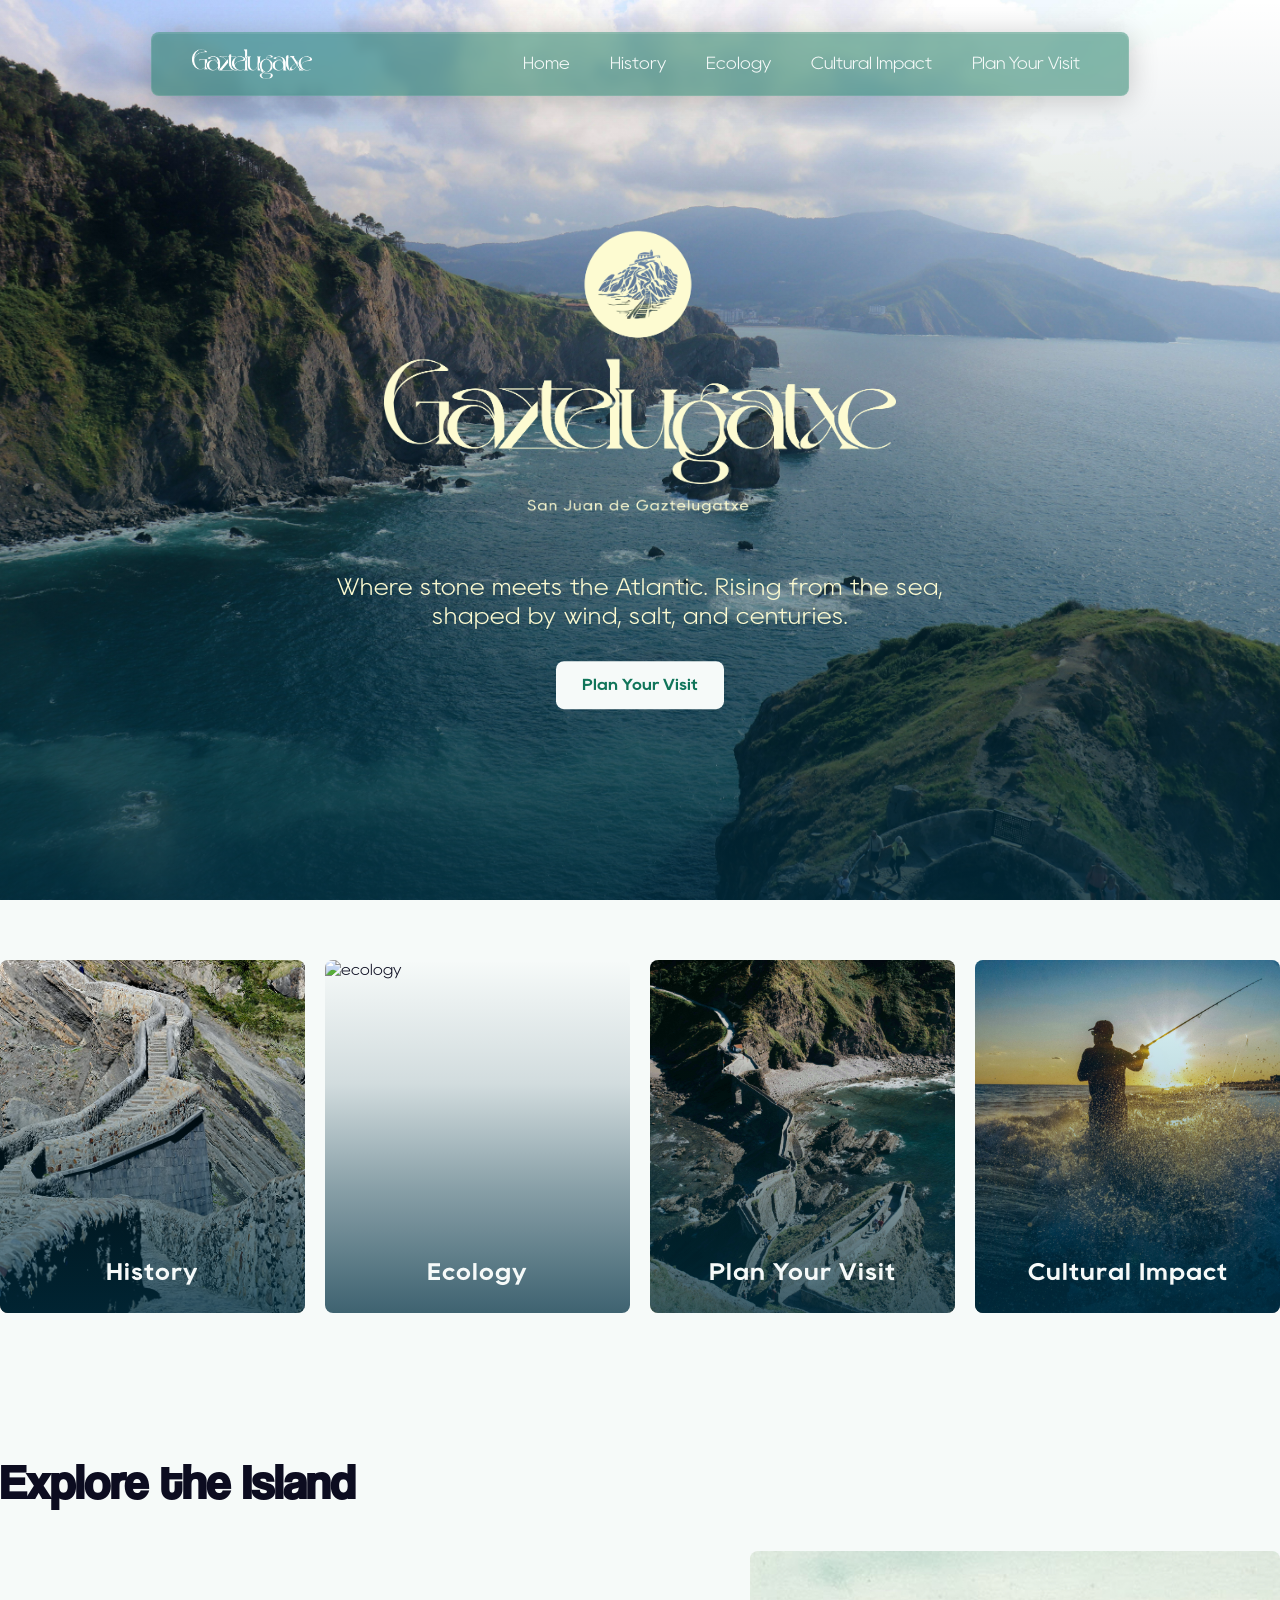
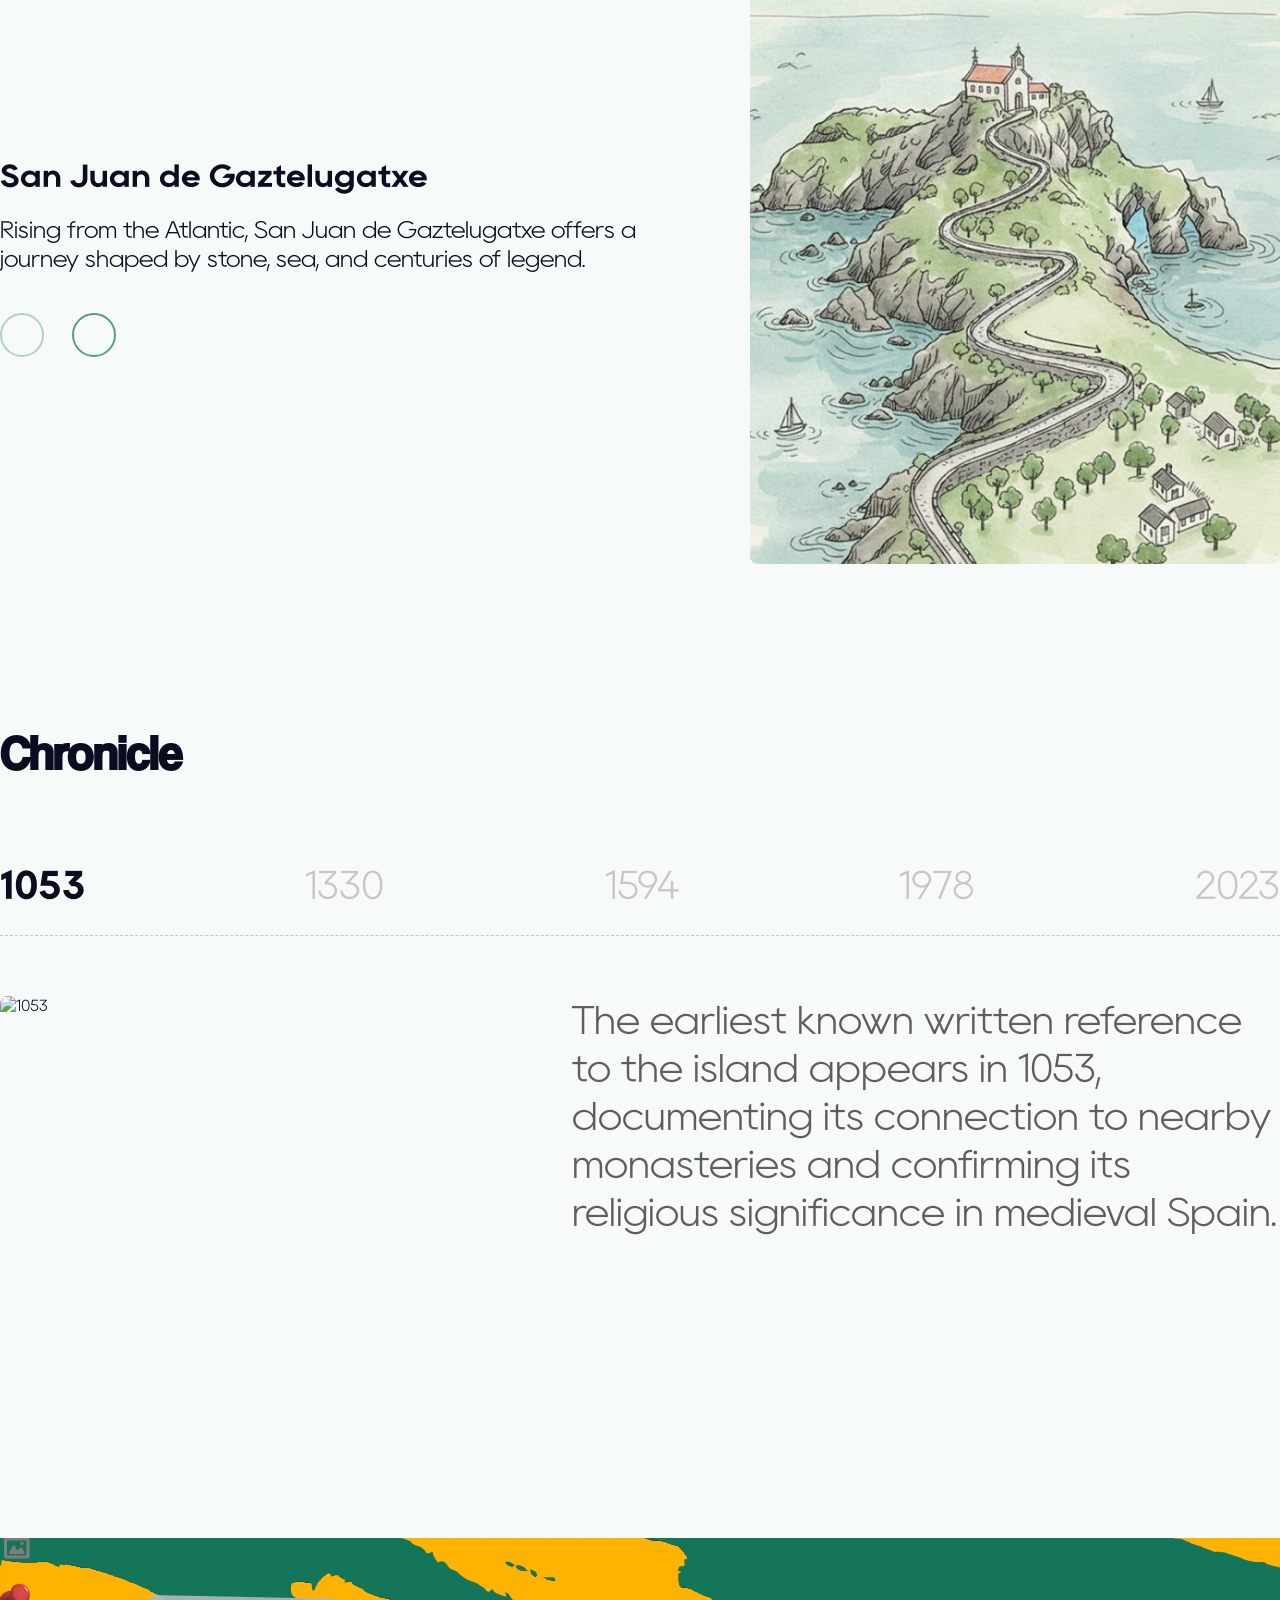
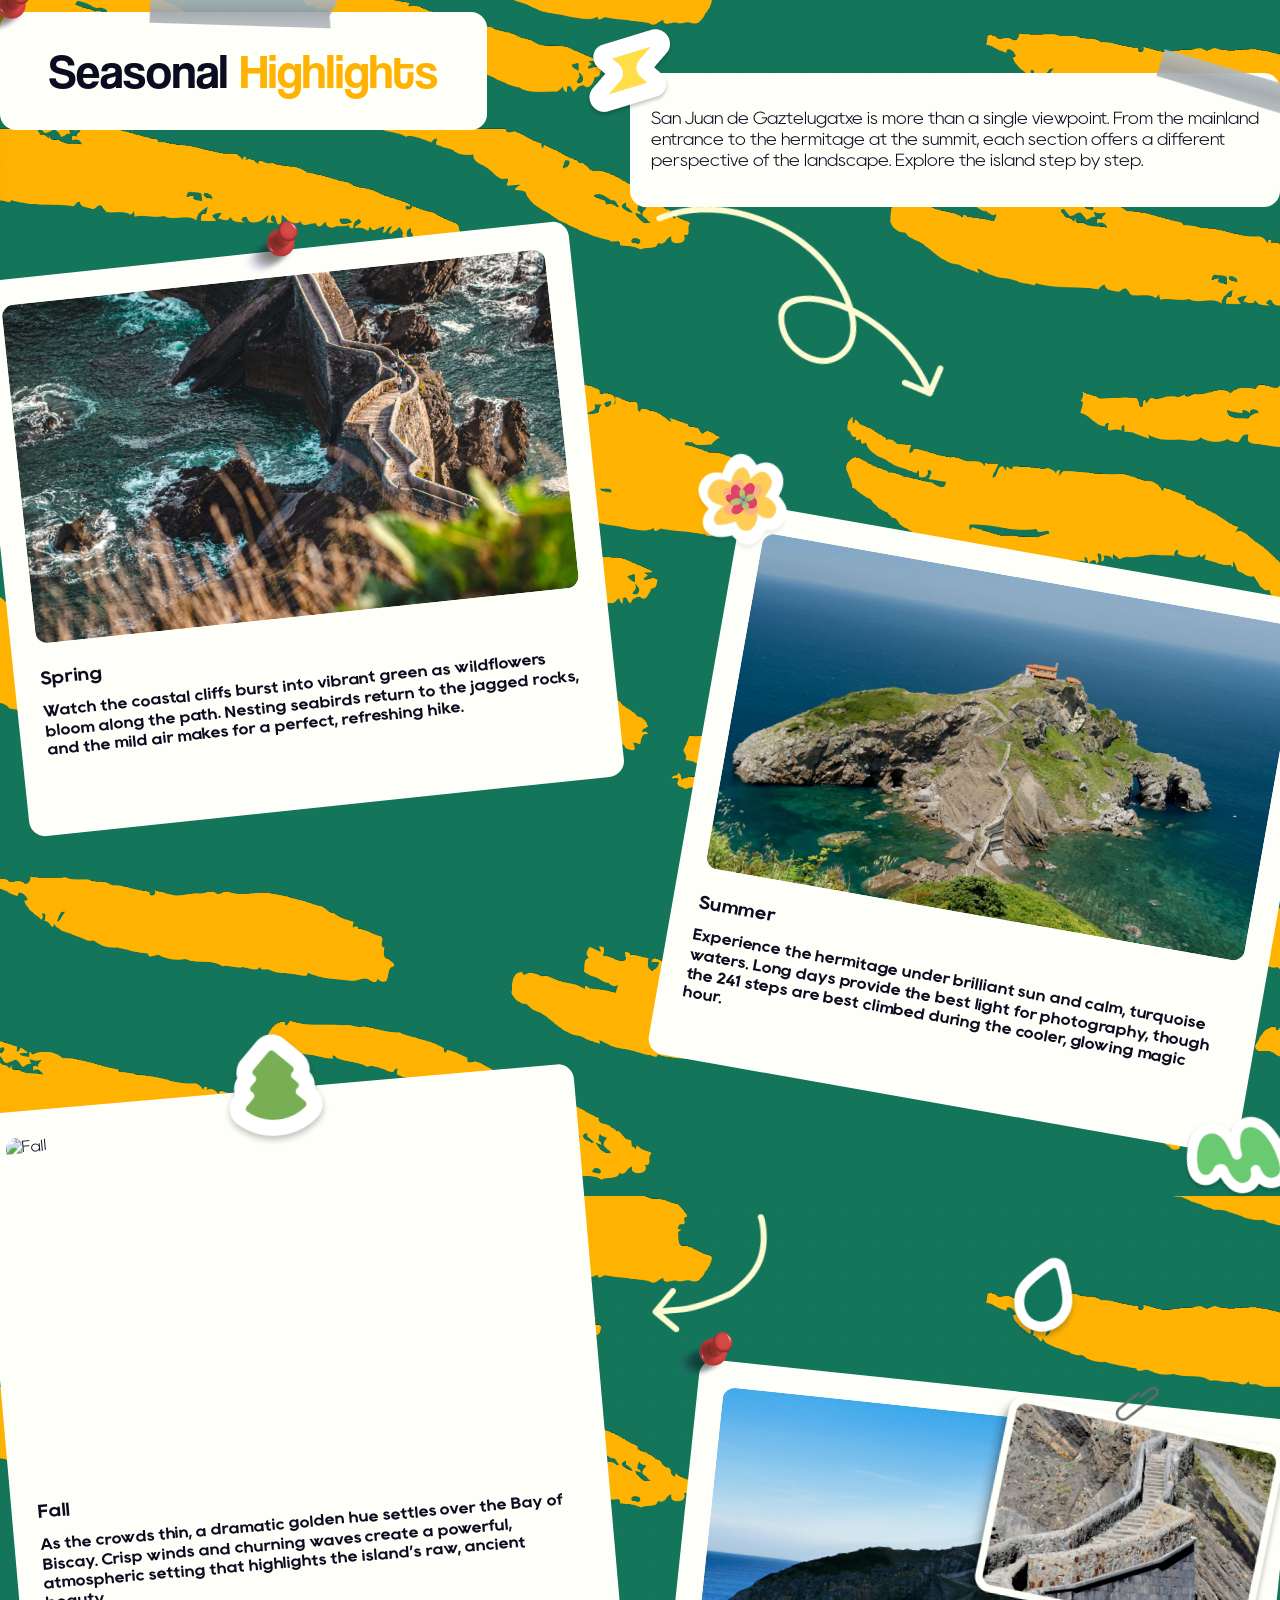
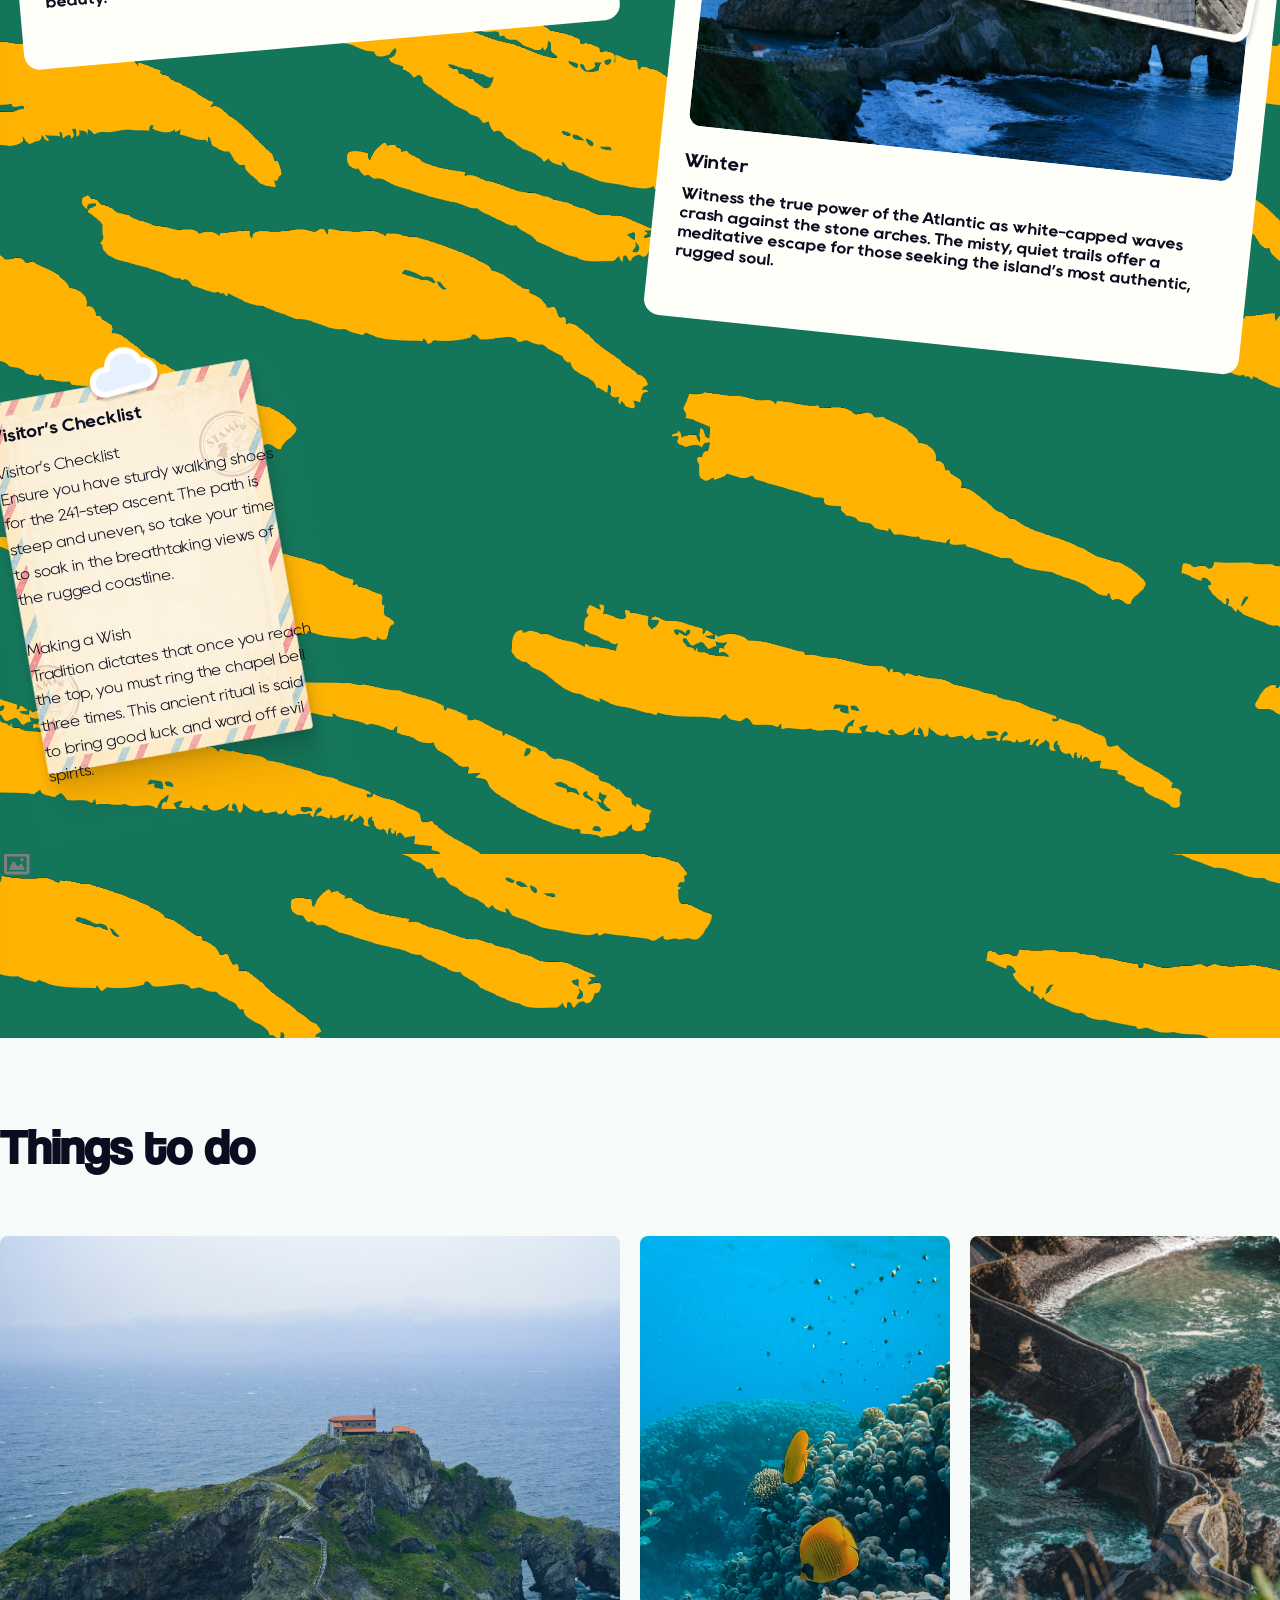
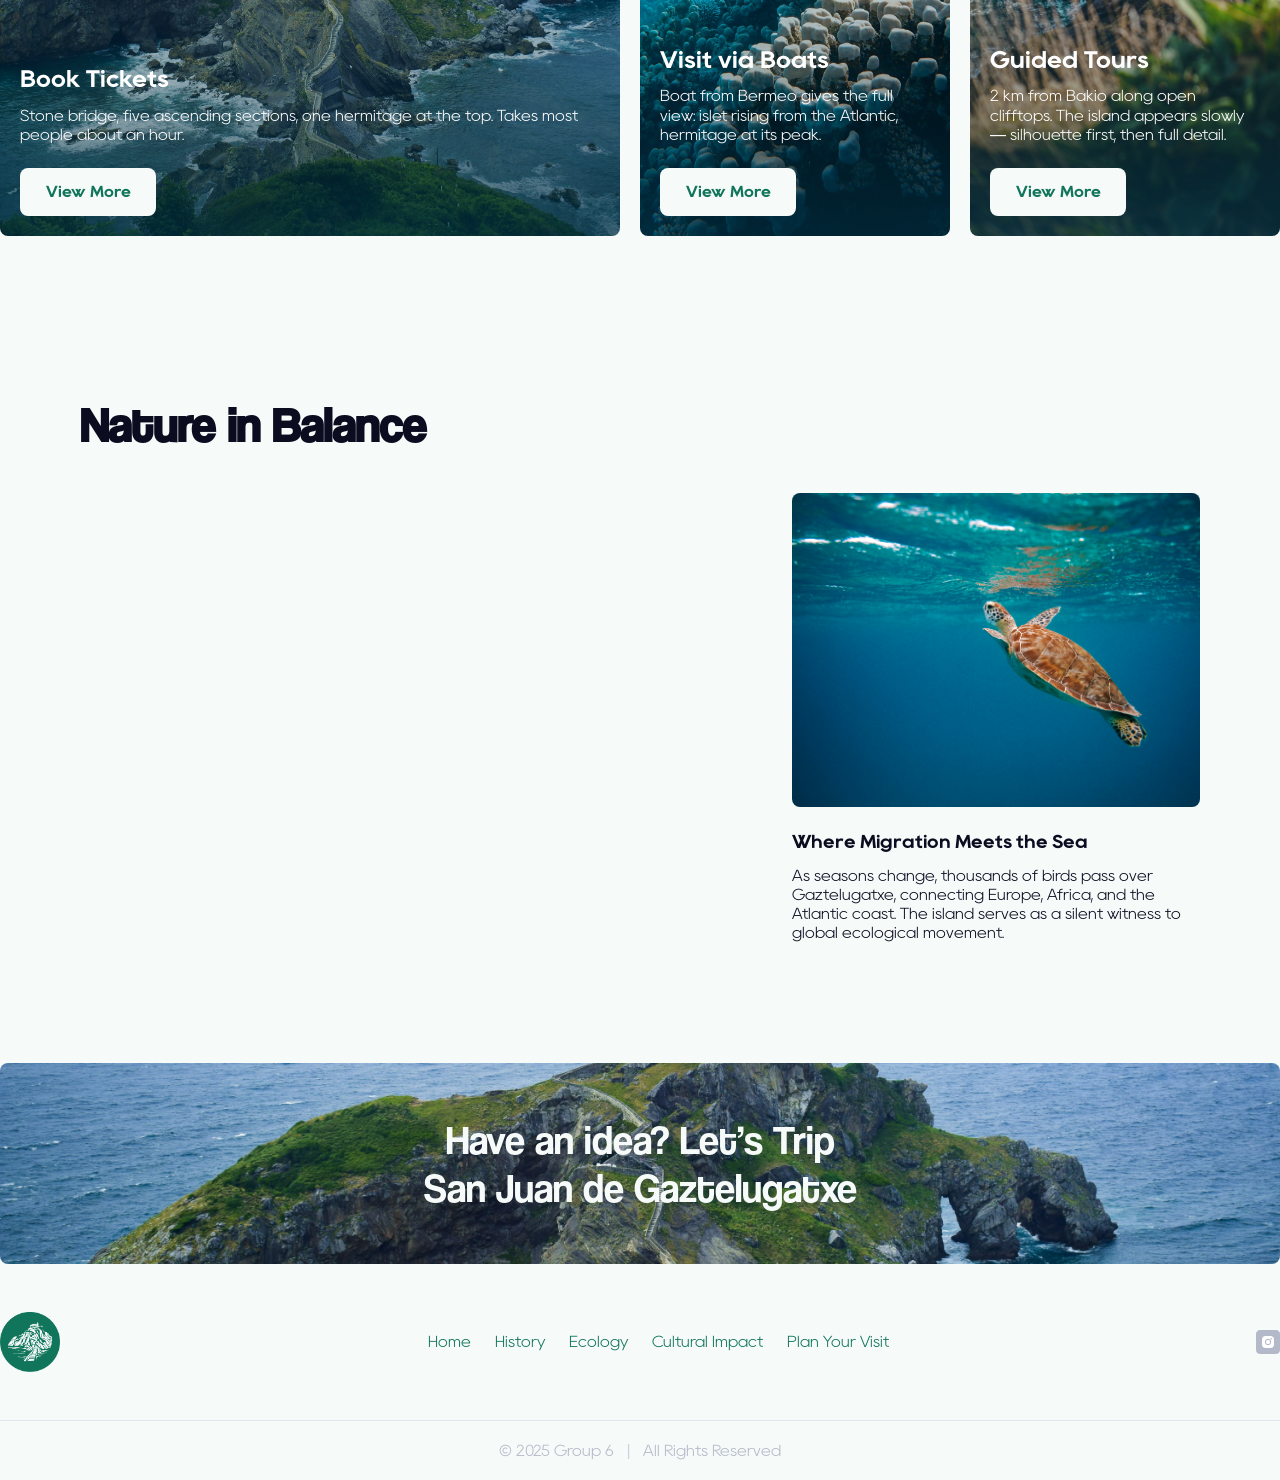
==== commit 96de27a2: "Update index.html" ====
--- a/index.html
+++ b/index.html
@@ -37,10 +37,11 @@
         <!-- <img src="/images/hero.jpg" alt=""> -->
         <div class="container">
             <div class="homepage_hero-content">
-                <!-- <h1 class="homepage_hero-title">
+                <h1 class="homepage_hero-title" aria-label="San Juan de Gaztelugatxe" hidden>
                     San Juan de Gaztelugatxe
-                </h1> -->
-                <div class="homepage-hero"><img src="./images/sjgmainlogo.png" alt=""></div>
+                </h1>
+                <div class="homepage-hero"><img src="./images/sjgmainlogo.png"
+                        alt="View of San Juan de Gaztelugatxe at sunset"></div>
 
                 <p class="homepage_hero-description">
                     Where stone meets the Atlantic. Rising from the sea,<br> shaped by wind, salt, and centuries. </p>
@@ -61,17 +62,17 @@
                 </a>
 
                 <a href="ecosystem.html" class="section-navigation__card">
-                    <img src="./images/ecology.jpg" alt="">
+                    <img src="./images/ecology.jpg" alt="ecology">
                     <span class="section-navigation__title">Ecology</span>
                 </a>
 
                 <a href="plan.html" class="section-navigation__card">
-                    <img src="./images/visit.jpg" alt="">
+                    <img src="./images/visit.jpg" alt="visit">
                     <span class="section-navigation__title">Plan Your Visit</span>
                 </a>
 
                 <a href="culture.html" class="section-navigation__card">
-                    <img src="./images/culture.jpg" alt="">
+                    <img src="./images/culture.jpg" alt="culture">
                     <span class="section-navigation__title">Cultural Impact</span>
                 </a>
             </div>
@@ -111,7 +112,7 @@
                 </div>
 
                 <div class="explore__image">
-                    <img src=" ./images/explore.jpg" alt="">
+                    <img src=" ./images/explore.jpg" alt="explore">
 
                 </div>
             </div>
@@ -195,13 +196,13 @@
                     hermitage at the summit,
                     each section offers a different perspective of the landscape. Explore the island step by step.
                     <img class="tape" src="./images/tape.png" alt="tape">
-                    <img class="lighting_sticker" src="./images/lighting_sticker.png" alt="">
+                    <img class="lighting_sticker" src="./images/lighting_sticker.png" alt="lighting_sticker">
                 </div>
                 <div class="season-cards">
 
                     <div class="season-card spring" id="spring">
                         <div class="season-card__image">
-                            <img src="./images/things_3.jpg" alt="hero">
+                            <img src="./images/things_3.jpg" alt="things_3">
                         </div>
 
                         <div class="season-card__content">
@@ -214,7 +215,7 @@
                                 jagged rocks, and the mild air makes for a perfect, refreshing hike. </p>
                         </div>
                         <img class="pin" src="./images/pin.png" alt="pin">
-                        <img class="arrow1" src="./images/arrow_sticker.png" alt="">
+                        <img class="arrow1" src="./images/arrow_sticker.png" alt="arrow">
 
                     </div>
 
@@ -240,8 +241,8 @@
 
                         </div>
 
-                        <img class="flower_sticker" src="./images/flower_sticker.png" alt="">
-                        <img class="tree_sticker" src="./images/tree_sticker.png" alt="">
+                        <img class="flower_sticker" src="./images/flower_sticker.png" alt="flower">
+                        <img class="tree_sticker" src="./images/tree_sticker.png" alt="tree">
 
                     </div>
 
@@ -289,7 +290,7 @@
                         <img class="pin" src="./images/pin.png" alt="pin">
                         <img class="waterdrop" src="./images/waterdrop.png" alt="waterdrop">
                         <div class="photo_small">
-                            <img src="./images/landscape_photo_small.png" alt="">
+                            <img src="./images/landscape_photo_small.png" alt="landscape">
                             <img class="paper_clip" src="./images/paper_clip.png" alt="paperclip">
 
                         </div>
@@ -297,7 +298,7 @@
                     </div>
                 </div>
                 <div class="season-postcard">
-                    <img class="cloud" src="./images/cloud_sticker.png" alt="">
+                    <img class="cloud" src="./images/cloud_sticker.png" alt="cloud_sticker">
                     <div class="season-postcard_content">
                         <p class="season-postcard_title">Visitor’s Checklist</p>
                         <p class="season-postcard_text">Visitor’s Checklist<br>
--- a/css/base.css
+++ b/css/base.css
@@ -72,6 +72,7 @@
     --font-body: "Rany", sans-serif;
 
     /* Font Sizes */
+    --fs-14: 0.75rem;
     --fs-16: 1rem;
     --fs-18: 1.1rem;
     --fs-20: 1.25rem;
@@ -115,7 +116,6 @@
 /* Set global font size, line height, and font family for the webpage */
 /* Base typography for body text */
 
-
 body {
     font-family: var(--font-body);
     font-size: var(--fs-16);
--- a/css/pages/index.css
+++ b/css/pages/index.css
@@ -10,6 +10,7 @@
     --font-body: "Rany", sans-serif;
 
     /* Font Sizes */
+    --fs-14: 0.75rem;
     --fs-16: 1rem;
     --fs-18: 1.1rem;
     --fs-20: 1.25rem;
@@ -994,7 +995,7 @@
 
 .entry-text {
     font-family: var(--font-body);
-    font-size: 1.2rem;
+    font-size: var(--fs-20);
     line-height: 1.6;
     color: #f6faf9;
 }
@@ -1171,26 +1172,25 @@
 /* ══════════════════════════
    HERO
 ══════════════════════════ */
-.hero {
+.eco-hero {
     position: relative;
     height: 100vh;
     display: flex;
     flex-direction: column;
-    justify-content: flex-end;
+    justify-content: space-between;
     overflow: hidden;
     position: relative;
     min-height: 100vh;
     background: url("../../images/ecosystem/hero.jpg") top / cover no-repeat;
-    display: flex;
     align-items: center;
 }
 
-.hero-img {
+/* .hero-img {
     position: absolute;
     inset: 0;
     background: url('https://upload.wikimedia.org/wikipedia/commons/thumb/2/29/San_Juan_de_Gaztelugatxe_2015.jpg/1280px-San_Juan_de_Gaztelugatxe_2015.jpg') center/cover no-repeat;
     filter: brightness(0.72);
-}
+} */
 
 .hero-overlay {
     position: absolute;
@@ -1199,58 +1199,42 @@
 }
 
 /* HERO BODY */
-.hero-body {
+.eco-hero-body {
     position: relative;
     z-index: 5;
     max-width: var(--page-width);
-    margin: 0 auto;
+    /* margin: 0 auto; */
     width: 100%;
     padding: 0 var(--page-pad);
     display: flex;
     justify-content: space-between;
     align-items: flex-end;
     padding-bottom: 2rem;
-}
-
-.hero-content {
+    margin-top: 275px;
+}
+
+.eco-hero-content {
     color: #fff;
-    max-width: 520px;
-}
-
-.hero-content h1 {
-    font-size: clamp(2rem, 3.2vw, 3.2rem);
+    max-width: 900px;
+    padding-bottom: 30px;
+}
+
+.eco-hero-content h1 {
+    font-family: var(--font-display);
+    font-size: var(--fs-48);
     line-height: 1.12;
     font-weight: 700;
     margin-bottom: 1.1rem;
 }
 
-.hero-content p {
-    font-size: 0.95rem;
+.eco-hero-content p {
+    font-size: var(--fs-18);
     line-height: 1.7;
     color: rgba(255, 255, 255, 0.85);
     font-weight: 300;
     max-width: 380px;
 }
 
-.hero-aside {
-    color: #fff;
-    text-align: right;
-    max-width: 220px;
-}
-
-.hero-aside .aside-title {
-    font-size: 0.7rem;
-    letter-spacing: 0.1em;
-    text-transform: uppercase;
-    color: var(--gold);
-    margin-bottom: 0.45rem;
-}
-
-.hero-aside p {
-    font-size: 0.8rem;
-    line-height: 1.55;
-    color: rgba(255, 255, 255, 0.75);
-}
 
 /* GLASS STATS */
 .stats-bar {
@@ -1286,25 +1270,26 @@
 }
 
 .stat-number {
-    font-size: 2.1rem;
+    font-size: var(--fs-32);
     font-weight: 700;
     margin: 0.15rem;
     color: white;
 }
 
 .stat-label {
-    font-size: 0.68rem;
+    font-size: var(--fs-14);
     letter-spacing: 0.09em;
     text-transform: uppercase;
-    color: var(--gold);
-    margin: 0.55rem;
+    color: white;
+    margin: 0.15rem;
 }
 
 .stat-desc {
-    font-size: 0.74rem;
+    font-size: var(--fs-16);
     line-height: 1.5;
     color: rgba(255, 255, 255, 0.6);
     font-weight: 300;
+    margin: 0.15rem;
 }
 
 /* SECTION SHELL — shared by Birds / Flora / Ocean / Climate*/
@@ -1351,6 +1336,8 @@
 .birds-intro,
 .bird-thumbs-wrap {
     z-index: 1;
+    position: absolute;
+    overflow-x: auto;
 }
 
 .birds-top {
@@ -1365,7 +1352,7 @@
 }
 
 .birds-top h2 {
-    font-size: 2rem;
+    font-size: var(--fs-32);
     max-width: 320px;
 }
 
@@ -1382,7 +1369,7 @@
     backdrop-filter: blur(6px);
     padding: 6px 12px;
     border-radius: 20px;
-    font-size: .7rem;
+    font-size: var(--fs-14);
     margin-left: 8px;
 }
 
@@ -1390,11 +1377,11 @@
     background: rgba(255, 255, 255, 0.07);
     border: 1px solid rgba(255, 255, 255, 0.15);
     color: rgba(255, 255, 255, 0.8);
-    font-size: 0.72rem;
+    font-size: var(--fs-14);
     padding: 0.3rem 0.8rem;
     border-radius: 20px;
     white-space: nowrap;
-    width: 300px;
+    width: 200px;
 }
 
 .birds-intro {
@@ -1403,7 +1390,7 @@
     left: 32px;
     max-width: 380px;
     color: rgba(255, 255, 255, .9);
-    font-size: .9rem;
+    font-size: var(--fs-16);
     line-height: 1.6;
 }
 
@@ -1428,7 +1415,7 @@
 .flora-thumb,
 .ocean-thumb,
 .climate-thumb {
-    flex: 0 0 270px;
+    flex: 0 0 300px;
     display: flex;
     align-items: center;
     gap: 10px;
@@ -1440,6 +1427,7 @@
     color: white;
     cursor: pointer;
     transition: transform 0.2s;
+    margin-top: 25px;
 }
 
 .bird-thumb:hover,
@@ -1470,14 +1458,14 @@
 
 .bird-thumb-label {
     padding: 0.55rem 0.8rem 0.2rem;
-    font-size: 0.77rem;
+    font-size: var(--fs-16);
     font-weight: 500;
     color: rgba(255, 255, 255, 0.9);
 }
 
 .bird-thumb-sub {
     padding: 0 0.8rem 0.65rem;
-    font-size: 0.65rem;
+    font-size: var(--fs-14);
     color: rgba(255, 255, 255, 0.4);
 }
 
@@ -1497,26 +1485,26 @@
 }
 
 .species-left .species-number {
-    font-size: 0.72rem;
+    font-size: var(--fs-16);
     color: var(--gray);
     letter-spacing: 0.07em;
     margin-bottom: 0.5rem;
 }
 
 .species-left h3 {
-    font-size: 1.55rem;
+    font-size: var(--fs-24);
     margin-bottom: 1rem;
 }
 
 .species-left p {
-    font-size: 0.83rem;
+    font-size: var(--fs-16);
     line-height: 1.68;
     color: var(--gray);
     font-weight: 300;
 }
 
 .species-right p {
-    font-size: 0.86rem;
+    font-size: var(--fs-16);
     line-height: 1.78;
     color: #333;
     margin-bottom: 1.1rem;
@@ -1553,13 +1541,11 @@
 }
 
 .conservation-header h2 {
-    font-size: 2.3rem;
+    font-size: var(--fs-40);
     margin-bottom: 0.75rem;
 }
 
 .conservation-header p {
-    font-size: 0.9rem;
-    color: var(--gray);
     line-height: 1.65;
     max-width: 460px;
     margin: 0 auto;
@@ -1577,7 +1563,7 @@
     display: inline-block;
     background: var(--green-tag);
     color: #fff;
-    font-size: 0.64rem;
+    font-size: var(--fs-14);
     padding: 0.22rem 0.6rem;
     border-radius: 3px;
     font-weight: 500;
@@ -1586,33 +1572,17 @@
 }
 
 .feature-card h3 {
-    font-size: 1.4rem;
+    font-size: var(--fs-24);
     line-height: 1.3;
     margin-bottom: 0.7rem;
 }
 
 .feature-card p {
-    font-size: 0.83rem;
+    font-size: var(--fs-16);
     color: var(--gray);
     line-height: 1.65;
     font-weight: 300;
     margin-bottom: 1rem;
-}
-
-.read-more {
-    color: var(--green);
-    font-size: 0.82rem;
-    font-weight: 500;
-    text-decoration: none;
-    display: inline-flex;
-    align-items: center;
-    gap: 0.3rem;
-    transition: gap 0.2s, color 0.2s;
-}
-
-.read-more:hover {
-    gap: 0.55rem;
-    color: var(--green-light);
 }
 
 /* ARTICLES */
@@ -1628,46 +1598,9 @@
 }
 
 .articles-header h2 {
-    font-size: 1.65rem;
+    font-size: var(--fs-24);
     font-weight: 700;
     white-space: nowrap;
-}
-
-.filter-tabs {
-    display: flex;
-    gap: 0.5rem;
-    overflow-x: auto;
-    scrollbar-width: none;
-    padding-bottom: 2px;
-}
-
-.filter-tabs::-webkit-scrollbar {
-    display: none;
-}
-
-.filter-tab {
-    flex: 0 0 auto;
-    min-width: 90px;
-    padding: 0.38rem 1.2rem;
-    font-size: 0.76rem;
-    border-radius: 5px;
-    border: none;
-    cursor: pointer;
-    font-family: inherit;
-    background: var(--light-gray);
-    color: var(--gray);
-    transition: all 0.2s;
-    white-space: nowrap;
-    text-align: center;
-}
-
-.filter-tab.active {
-    background: var(--green);
-    color: #fff;
-}
-
-.filter-tab:hover:not(.active) {
-    background: #d6d2ca;
 }
 
 .articles-grid {
@@ -1701,13 +1634,13 @@
 }
 
 .article-body h4 {
-    font-size: 1rem;
+    font-size: var(--fs-18);
     line-height: 1.35;
     margin: 0.5rem 0 0.45rem;
 }
 
 .article-body p {
-    font-size: 0.77rem;
+    font-size: var(--fs-16);
     line-height: 1.55;
     color: var(--gray);
     font-weight: 300;
@@ -1716,22 +1649,7 @@
 
 
 /* ══════════════════════════
-     FOOTER
-  ══════════════════════════ */
-footer {
-    background: var(--dark);
-    color: rgba(255, 255, 255, 0.45);
-    text-align: center;
-    padding: 2rem var(--page-pad);
-    font-size: 0.75rem;
-}
-
-footer span {
-    color: var(--gold);
-}
-
-/* ══════════════════════════
-     ANIMATIONS
+     ANIMATIONS for ecosytme page
   ══════════════════════════ */
 @keyframes fadeUp {
     from {
@@ -1755,14 +1673,6 @@
     }
 }
 
-.hero-content {
-    animation: fadeUp 0.85s ease both;
-}
-
-.stats-bar-inner {
-    animation: fadeUp 1s 0.18s ease both;
-}
-
 .species-fade {
     animation: fadeIn 0.32s ease both;
 }
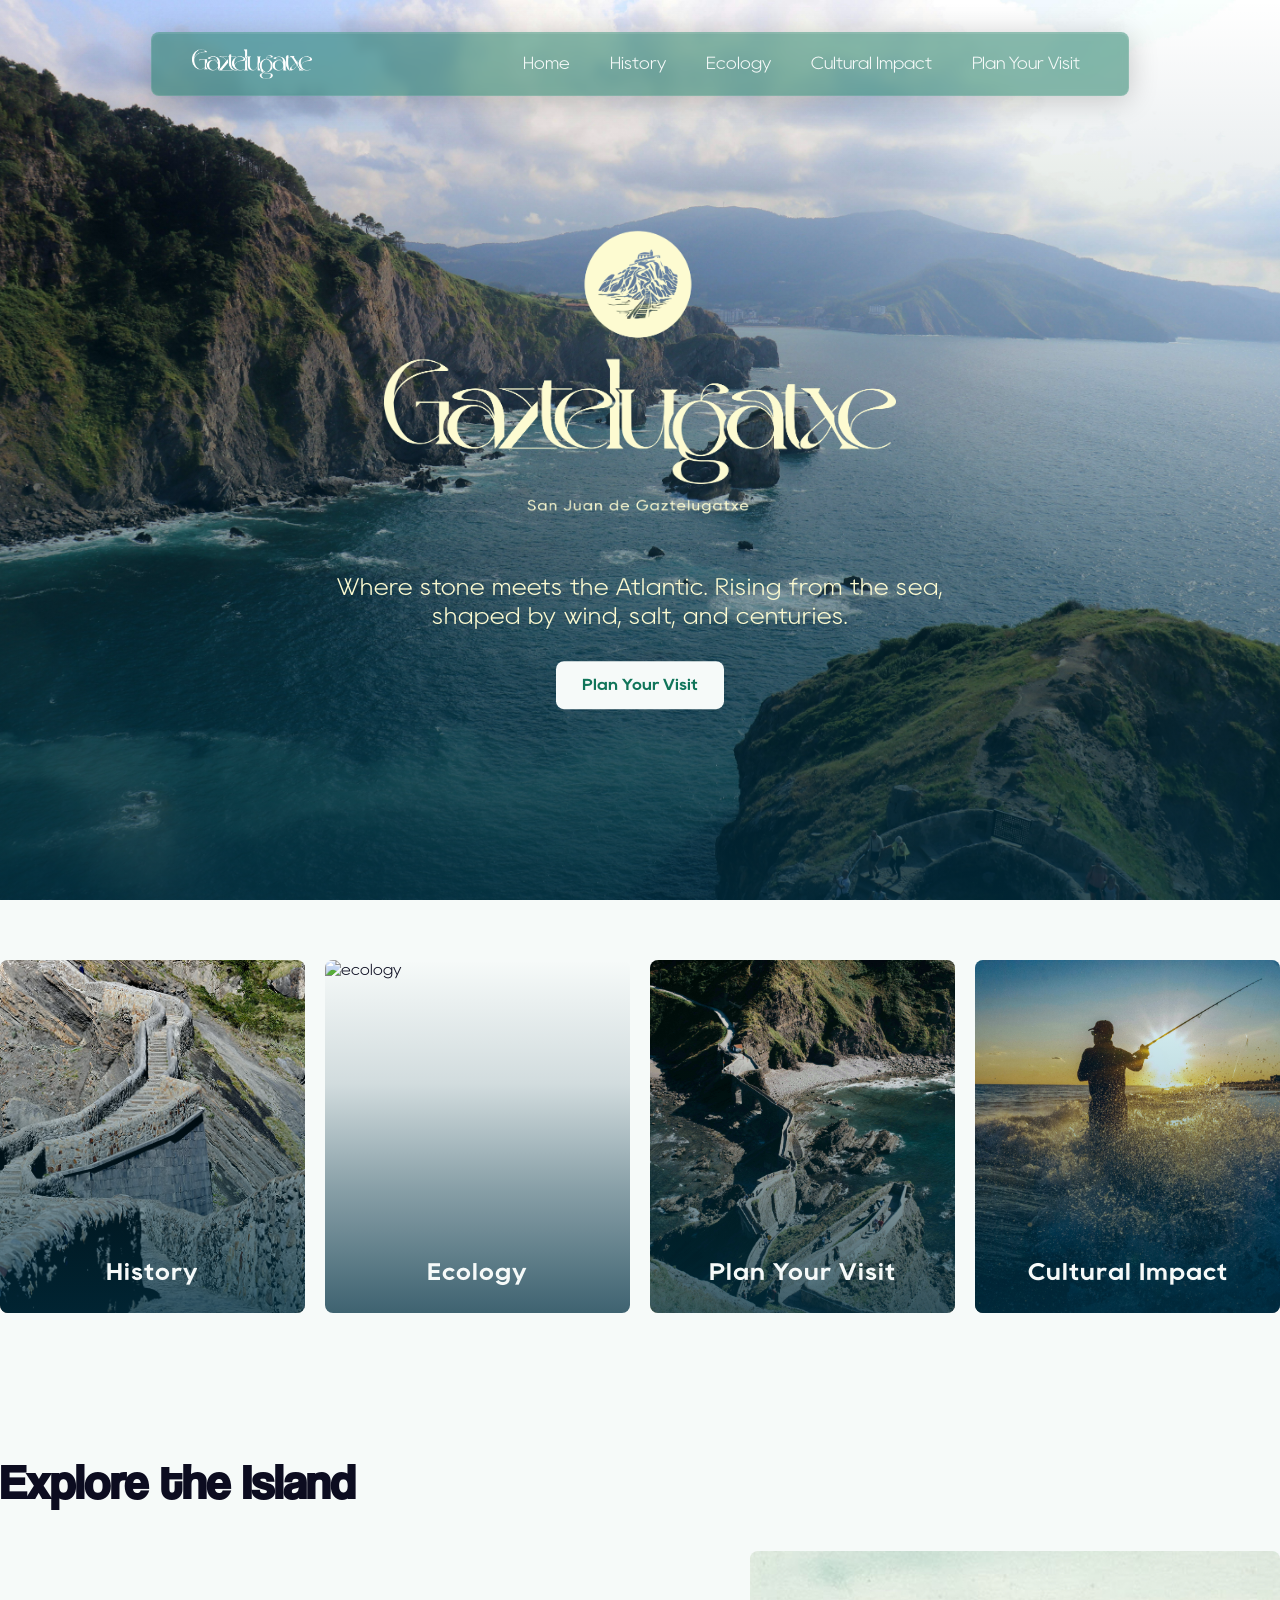
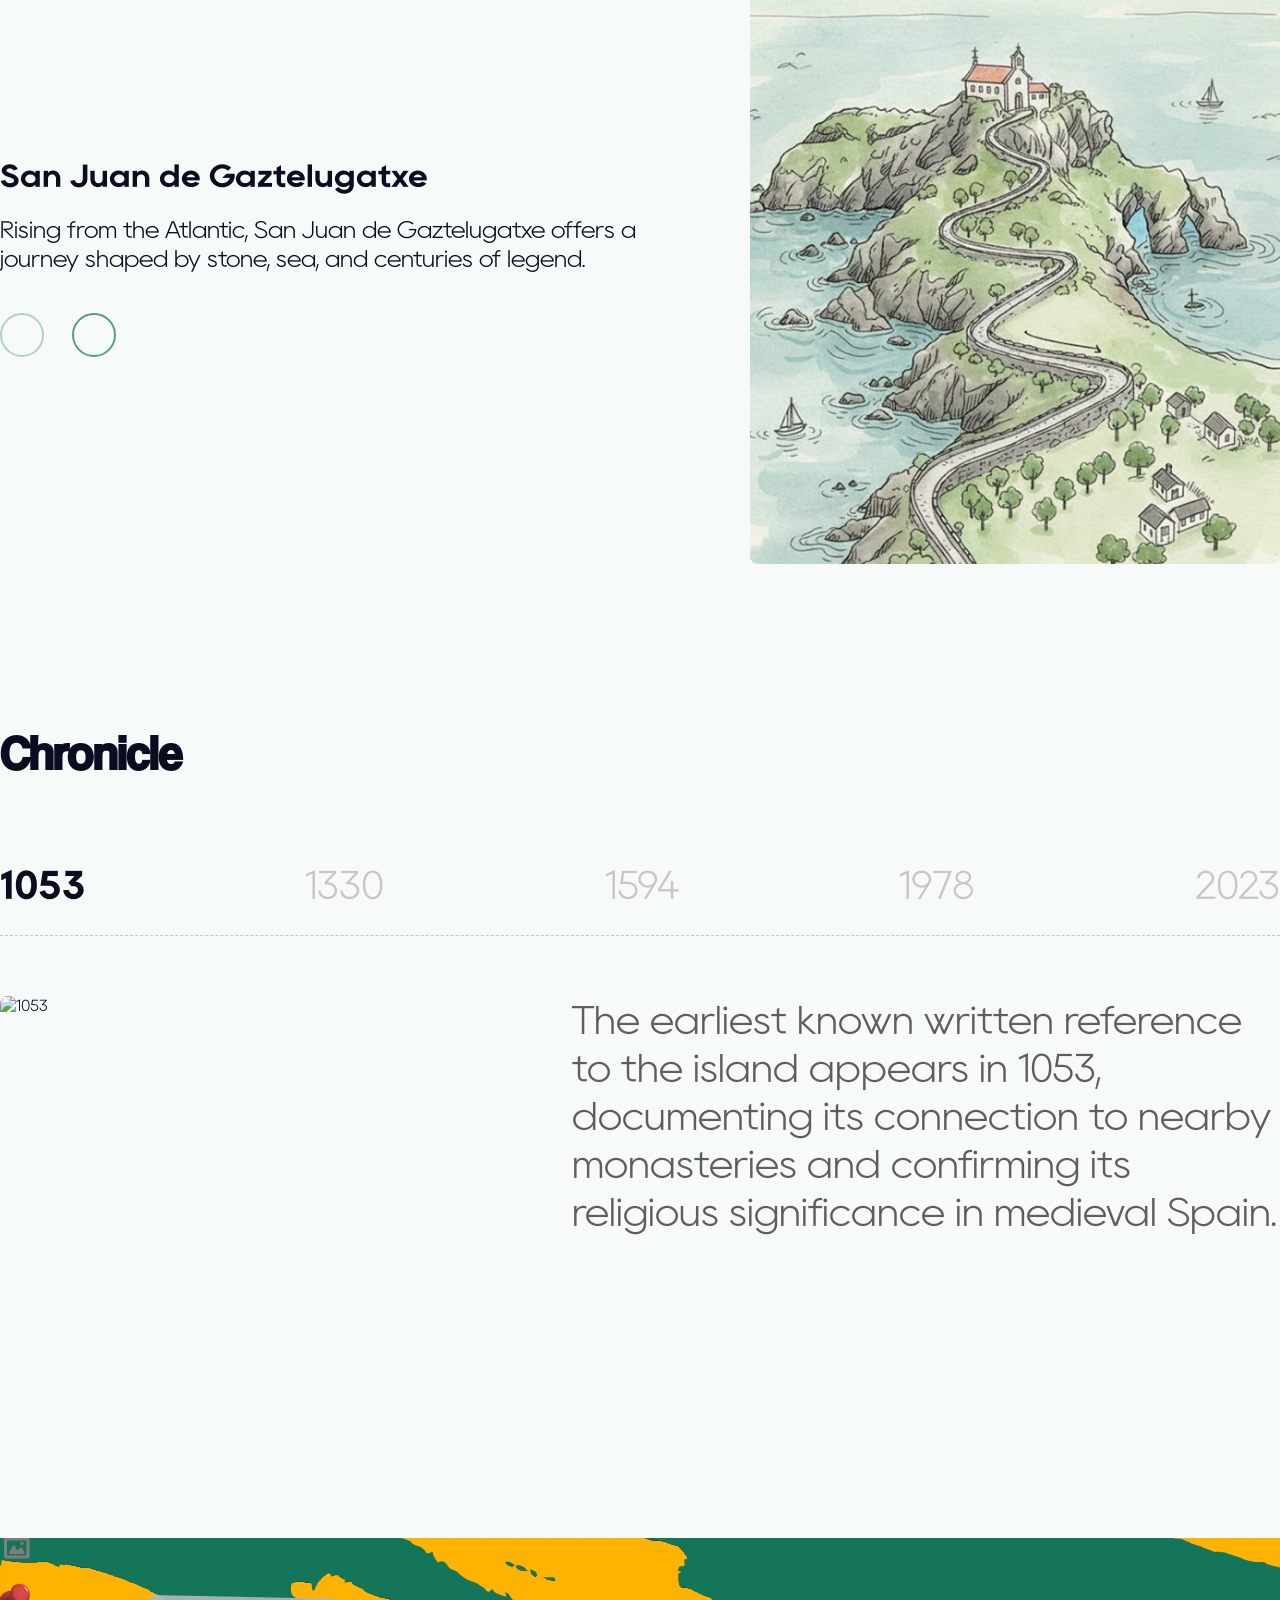
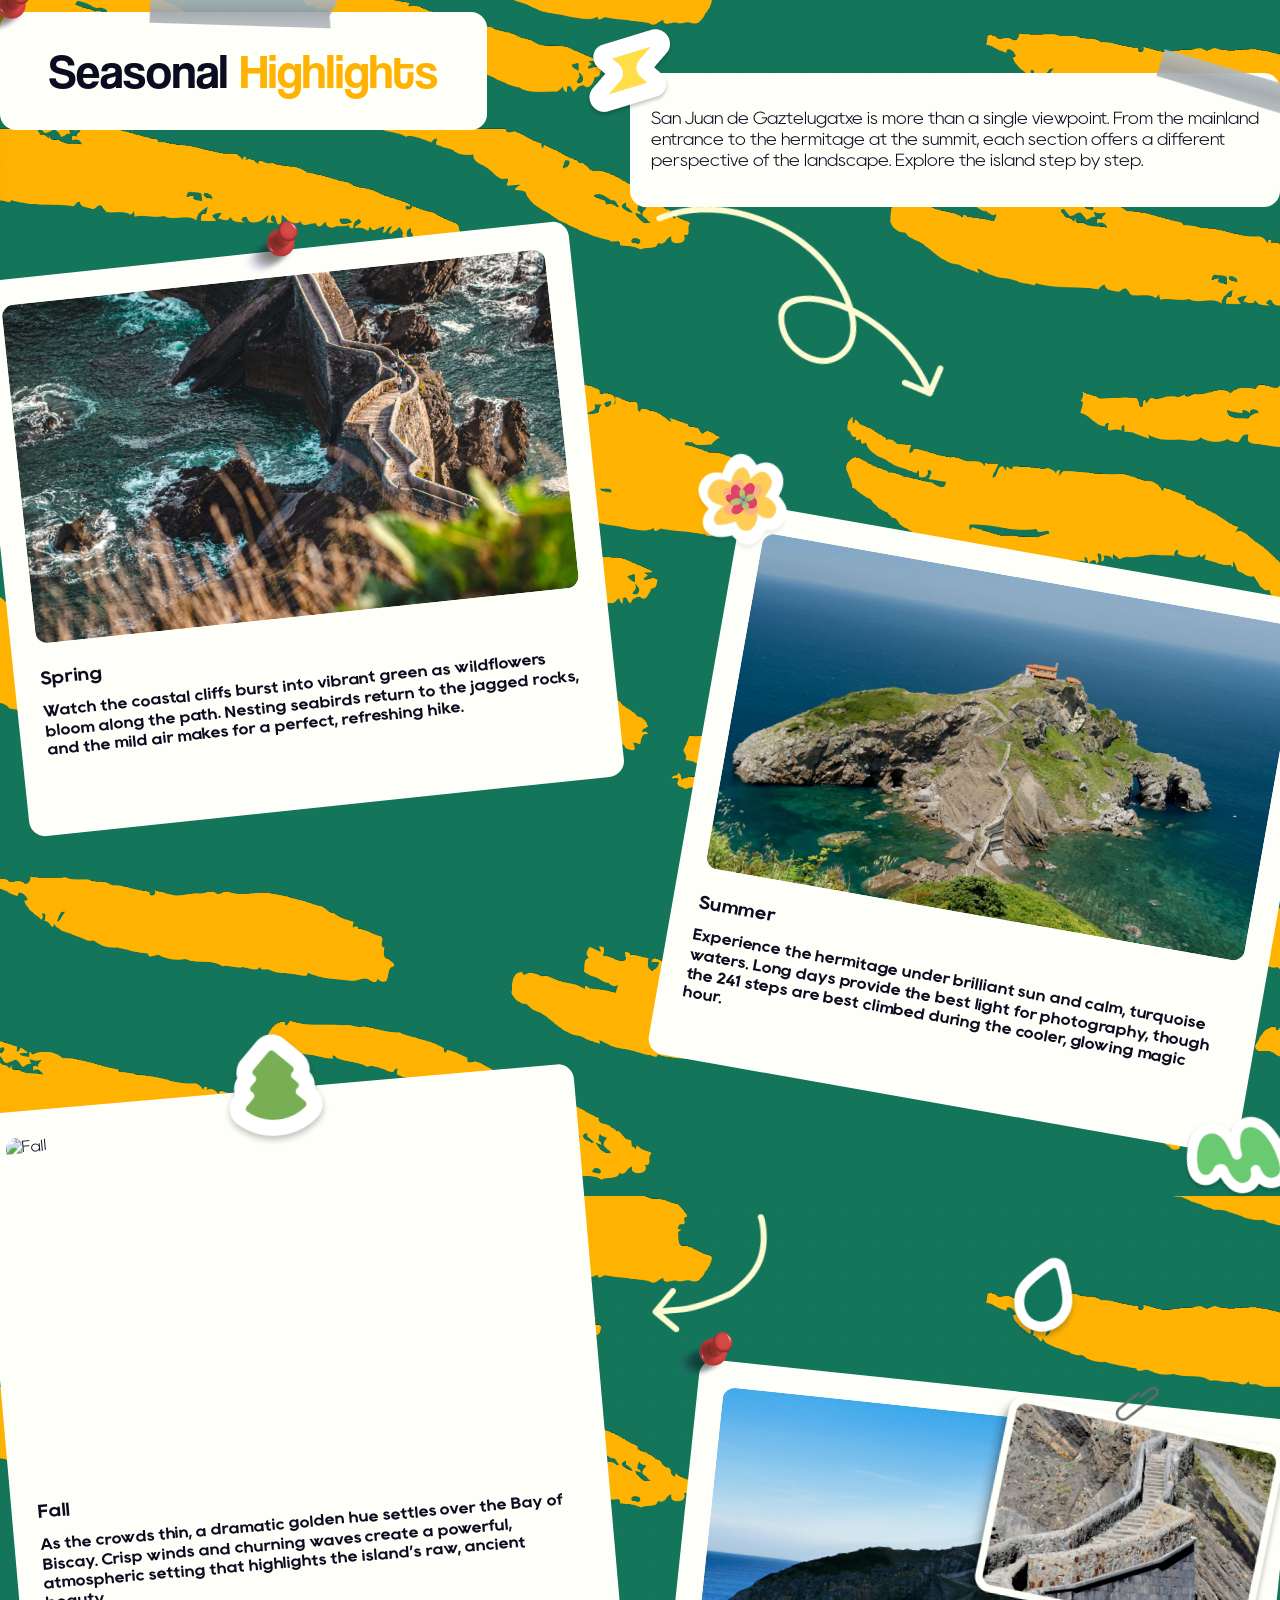
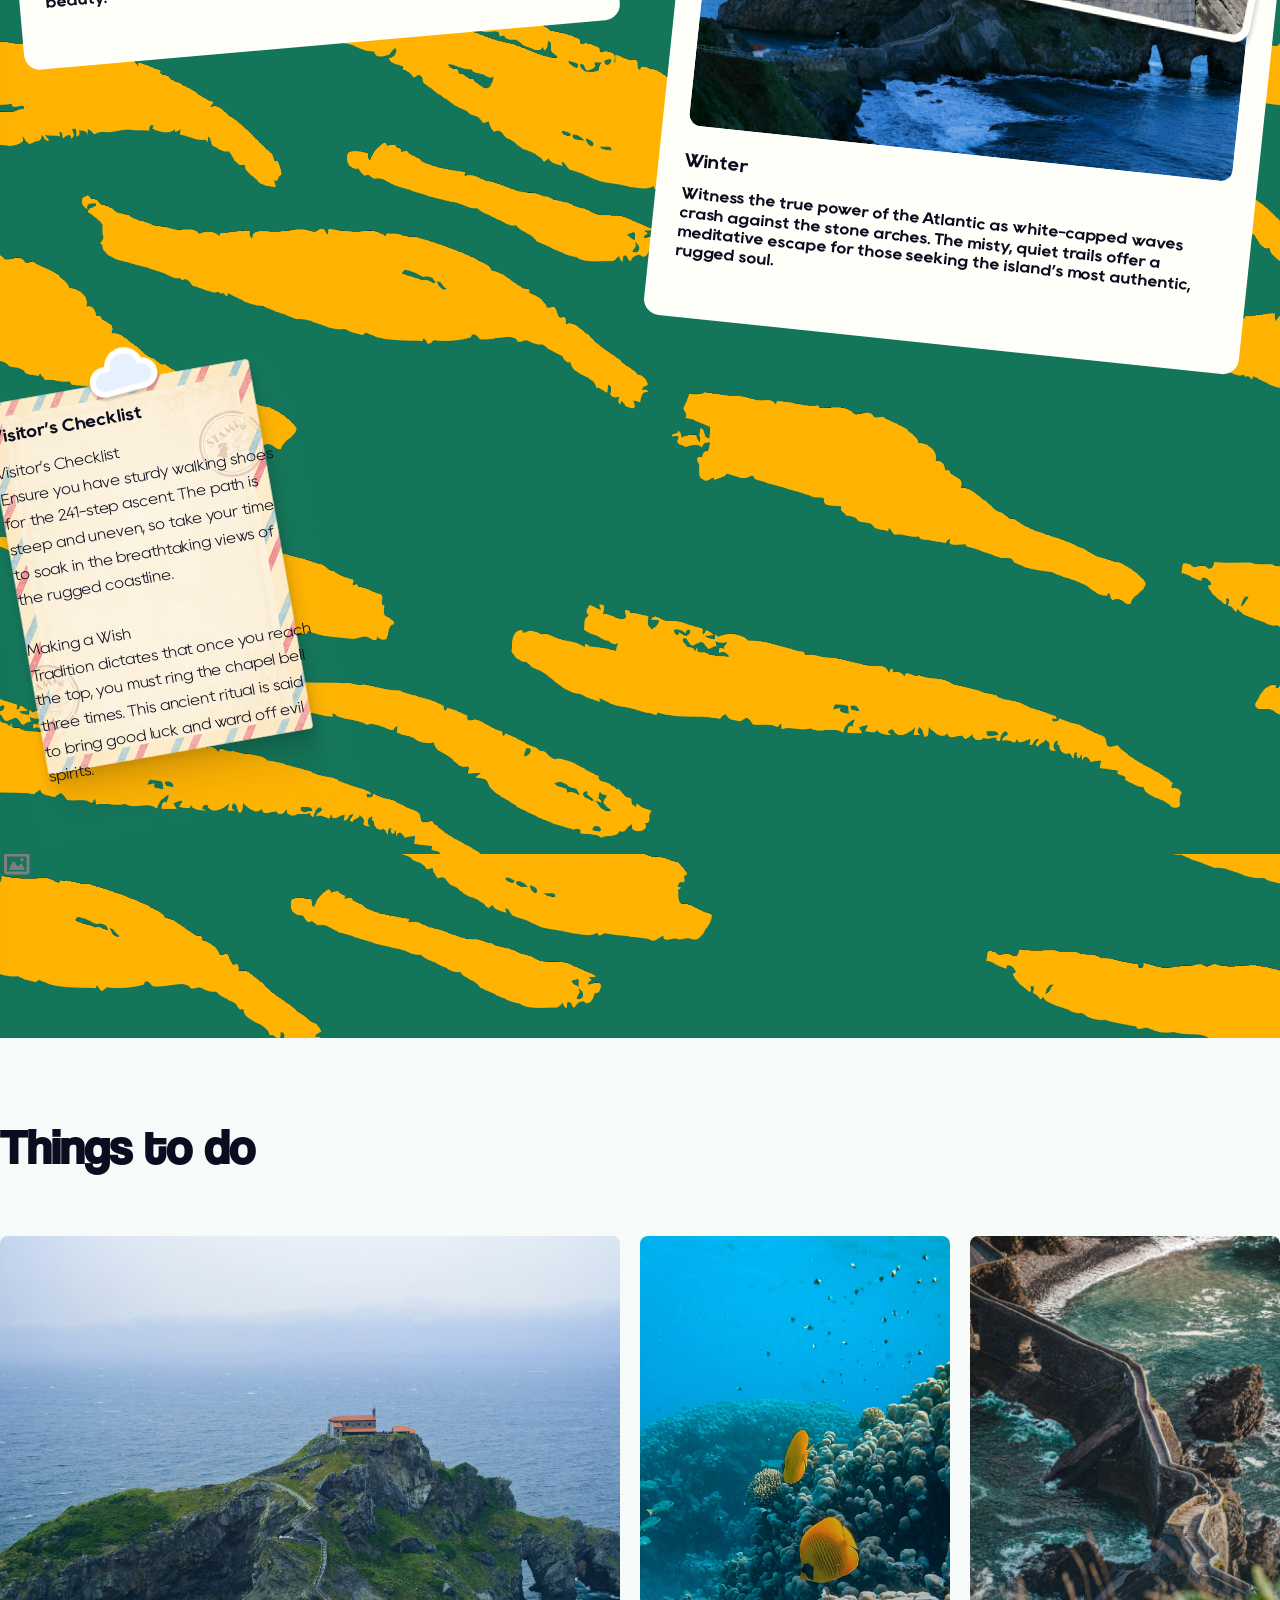
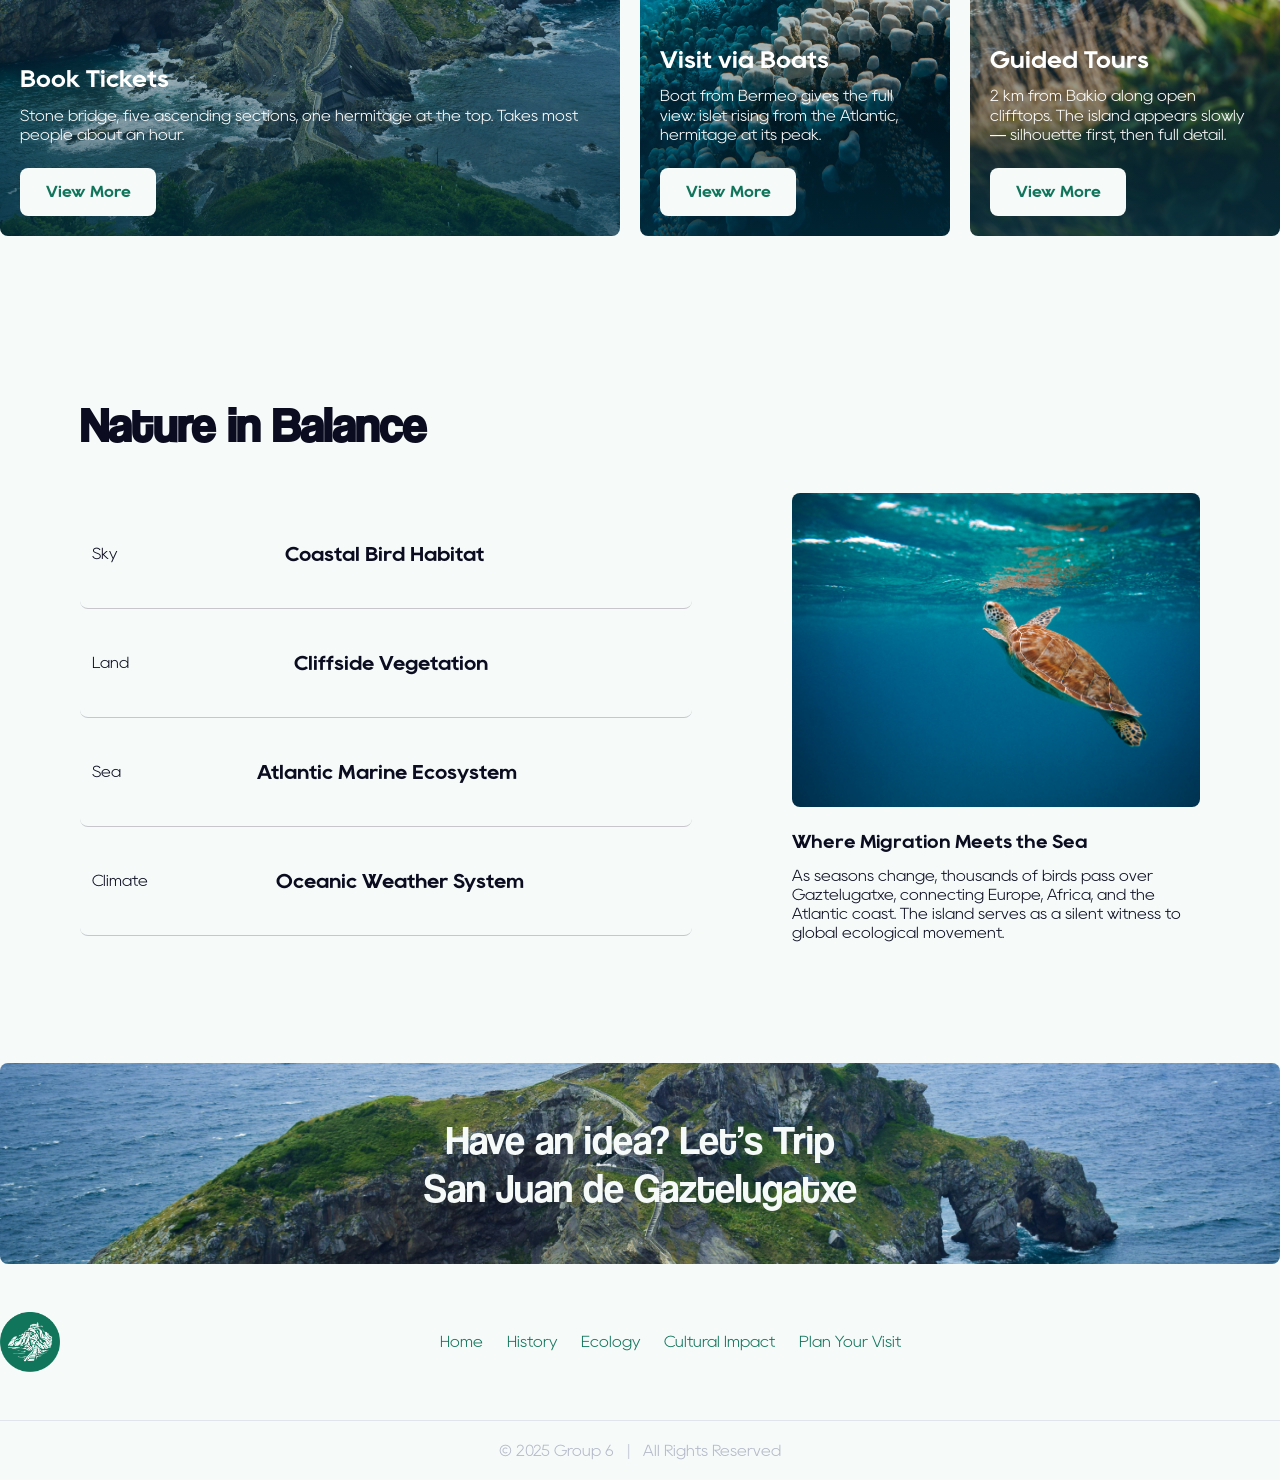
==== commit 09705c6c: "no problem" ====
--- a/index.html
+++ b/index.html
@@ -499,7 +499,6 @@
     </section>
 
     <!-- site-footer -->
-    <!-- site-footer -->
     <div class="site-footer">
         <div class="container">
             <div class="footer_wrapper">
@@ -526,10 +525,13 @@
 
                     <div class="footer_social">
                         <ul class="footer_social-list">
-                            <li><a href="https://www.instagram.com/explore/locations/648812/san-juan-de-gaztelugatxe/"
+                            <li>
+                                <a href="https://www.instagram.com/explore/locations/648812/san-juan-de-gaztelugatxe/"
                                     aria-label="Instagram">
-                                    <img src="./images/social_media/Instagram.png" alt="Instagram"></a>
+                                    <i class="fa fa-instagram"></i>
+                                </a>
                             </li>
+
                         </ul>
                     </div>
                 </div>
--- a/css/pages/index.css
+++ b/css/pages/index.css
@@ -222,6 +222,17 @@
     width: 60px;
 }
 
+.fa-instagram {
+    color: var(--color-green);
+    font-size: 30px;
+    transition: all .3s;
+}
+
+.fa-instagram:hover {
+    transform: translateY(-5px);
+}
+
+
 .footer_logo img {
     width: 100%;
     height: auto;
@@ -301,7 +312,7 @@
 }
 
 .hero-scroll i {
-    margin-left: 20px;
+    margin-left: 0px;
 }
 
 /* section-navigation */
@@ -882,16 +893,18 @@
 
 .history-intro {
     position: absolute;
-    top: 10%;
+    top: 18%;
     left: 50%;
-    transform: translateX(-50%);
+    display: flex;
+    flex-direction: column;
+    transform: translate(-50%, -50%);
     width: var(--layout-width);
     z-index: 10;
     padding: 40px 0 0 0;
 }
 
 .history-main-title {
-    font-family: var(--font-brand);
+    font-family: var(--font-display);
     font-size: var(--fs-56);
     font-weight: 400;
     color: #f6faf9;
@@ -900,7 +913,10 @@
 }
 
 .history-subtitle {
+    font-family: var(--font-body);
     font-size: var(--fs-24);
+    line-height: var(--lh-normal);
+    letter-spacing: 1px;
     color: #f6faf9;
     max-width: 500px;
     line-height: 1.6;
@@ -925,7 +941,7 @@
     position: relative;
     width: 100%;
     height: 1900px;
-    background-image: url(../../images/sjdg_ori.jpg);
+    background-image: url(../../images/sjdg_ori-2.jpg);
     background-repeat: no-repeat;
     background-position: center;
     background-size: cover;
@@ -948,18 +964,20 @@
 /* timeline text entries */
 .timeline-entry {
     position: absolute;
-    width: 400px;
-    padding: 10px;
+    width: 500px;
+    padding: 15px;
     /* Glass base */
-    background: rgba(16, 16, 48, 0.288);
+    background: rgba(12, 12, 32, 0.24);
     -webkit-backdrop-filter: blur(5px);
     backdrop-filter: blur(5px);
     border: 1px solid rgba(255, 255, 255, 0.1);
     box-shadow:
         0 4px 30px rgba(0, 0, 0, 0.2),
         inset 0 1px 1px rgba(255, 255, 255, 0.1);
+    border: 1px solid rgba(255, 255, 255, 0.2);
+    border-radius: 8px;
+    box-shadow: 0 6px 28px rgba(0, 0, 0, 0.22), inset 0 1px 0 rgba(255, 255, 255, 0.18);
     opacity: 0;
-    border-radius: 14px;
     transition: all .3s;
 }
 
@@ -979,7 +997,7 @@
 
 .entry-year {
     font-family: var(--font-display);
-    font-size: var(--fs-32);
+    font-size: var(--fs-24);
     font-weight: 400;
     color: #f6faf9;
     margin-bottom: 4px;
@@ -995,7 +1013,7 @@
 
 .entry-text {
     font-family: var(--font-body);
-    font-size: var(--fs-20);
+    font-size: var(--fs-18);
     line-height: 1.6;
     color: #f6faf9;
 }
@@ -1177,7 +1195,7 @@
     height: 100vh;
     display: flex;
     flex-direction: column;
-    justify-content: space-between;
+    justify-content: flex-end;
     overflow: hidden;
     position: relative;
     min-height: 100vh;
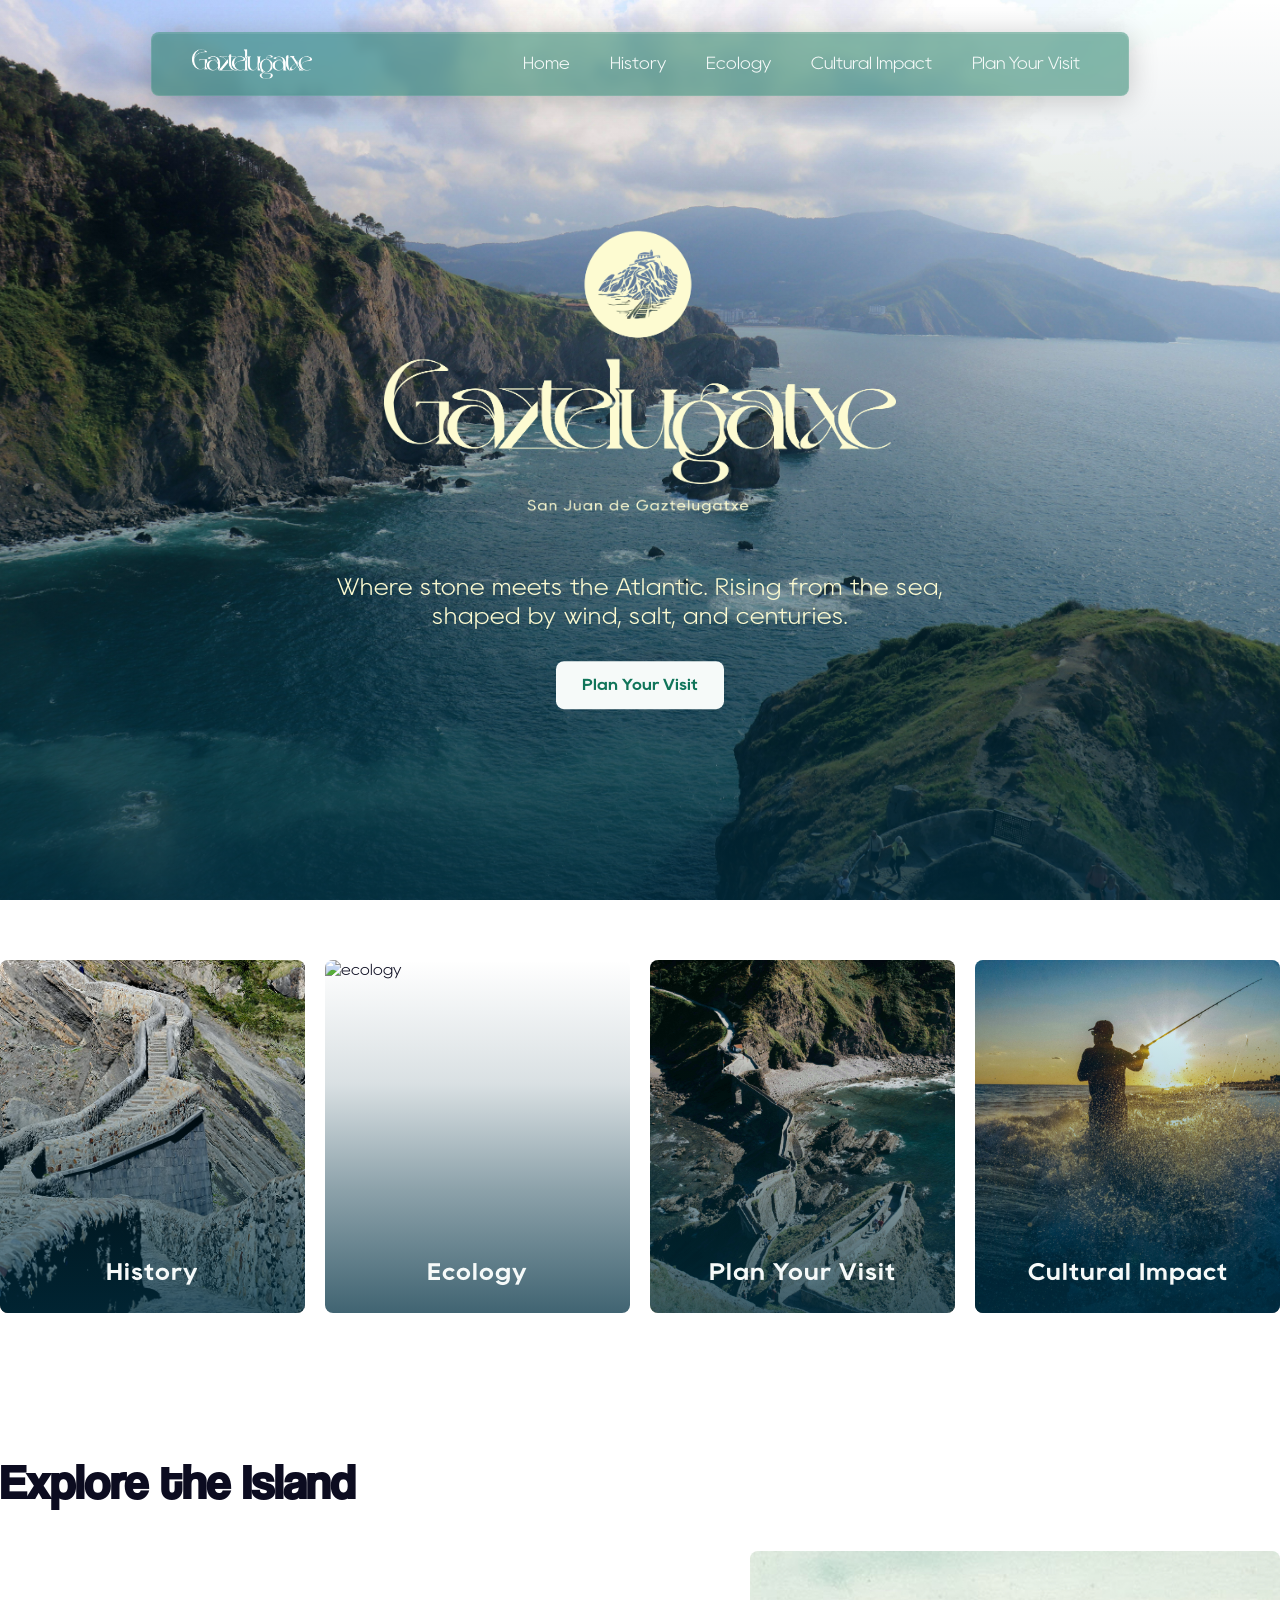
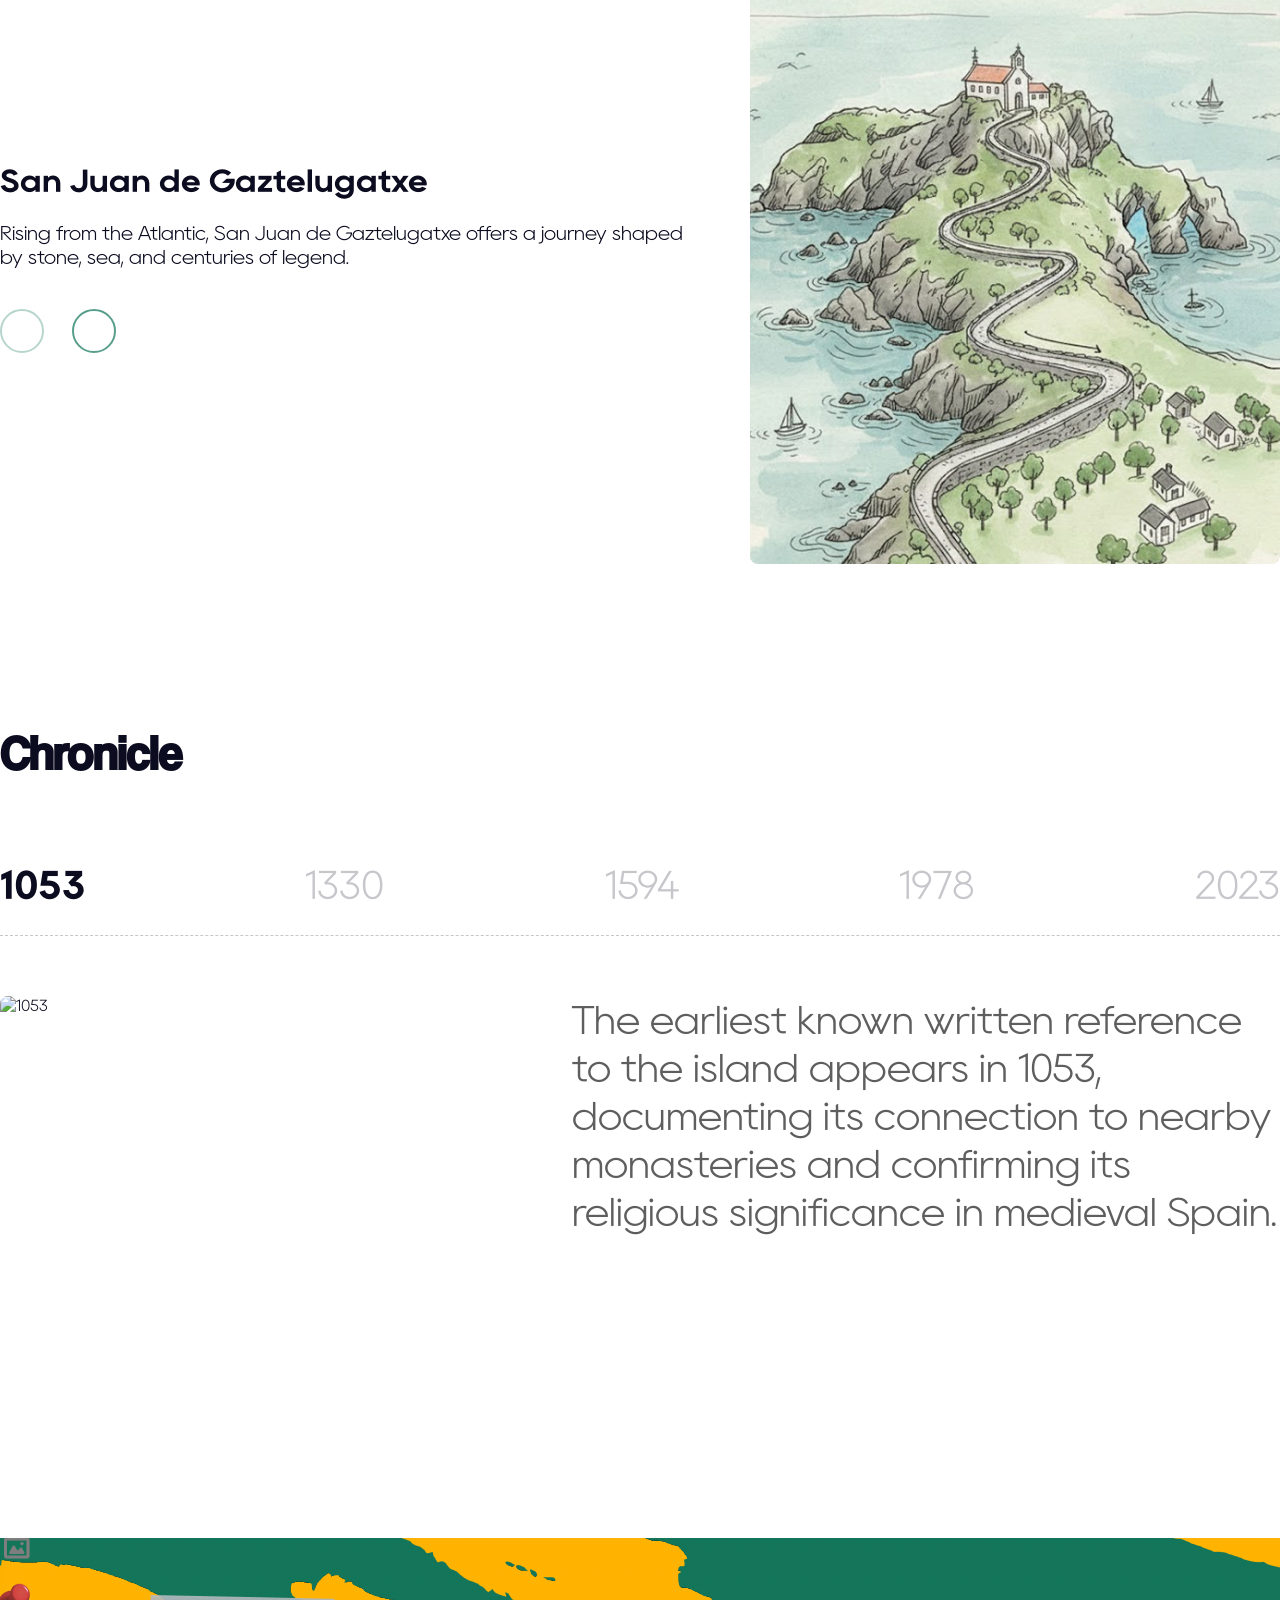
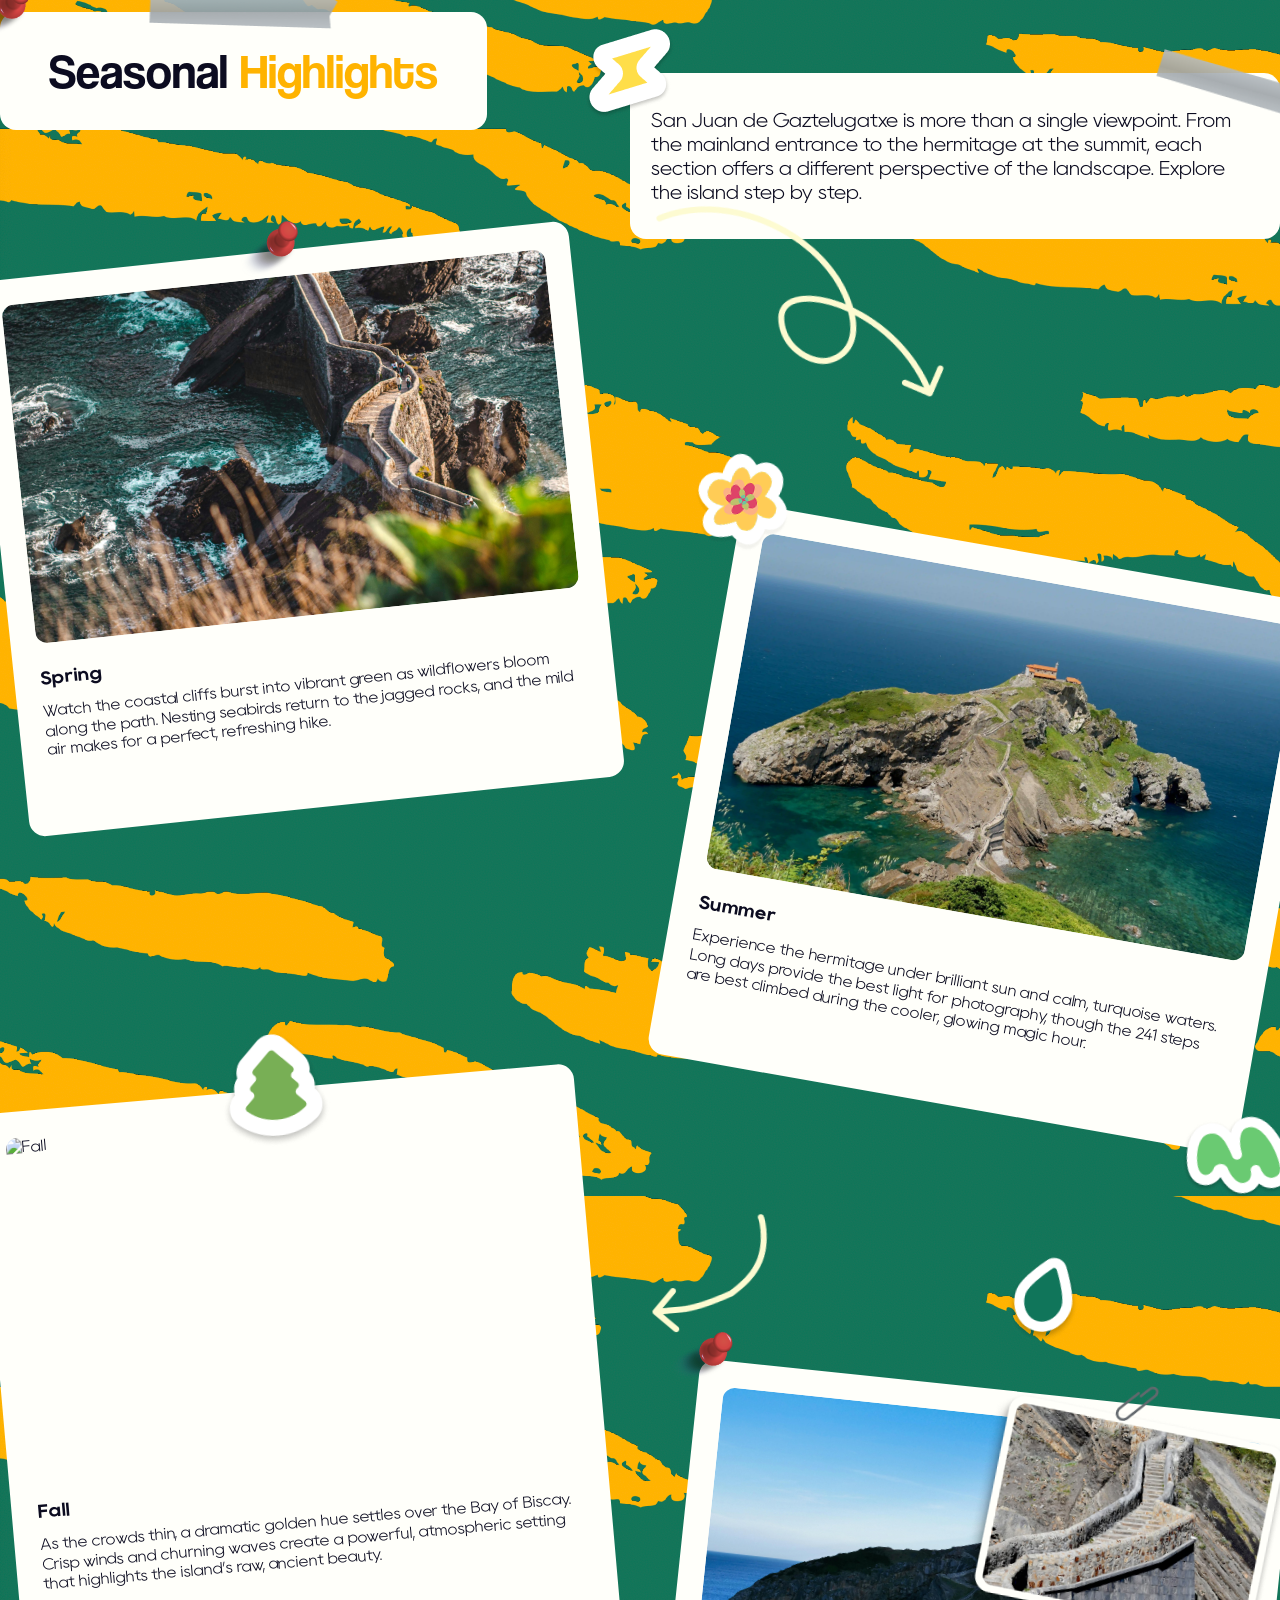
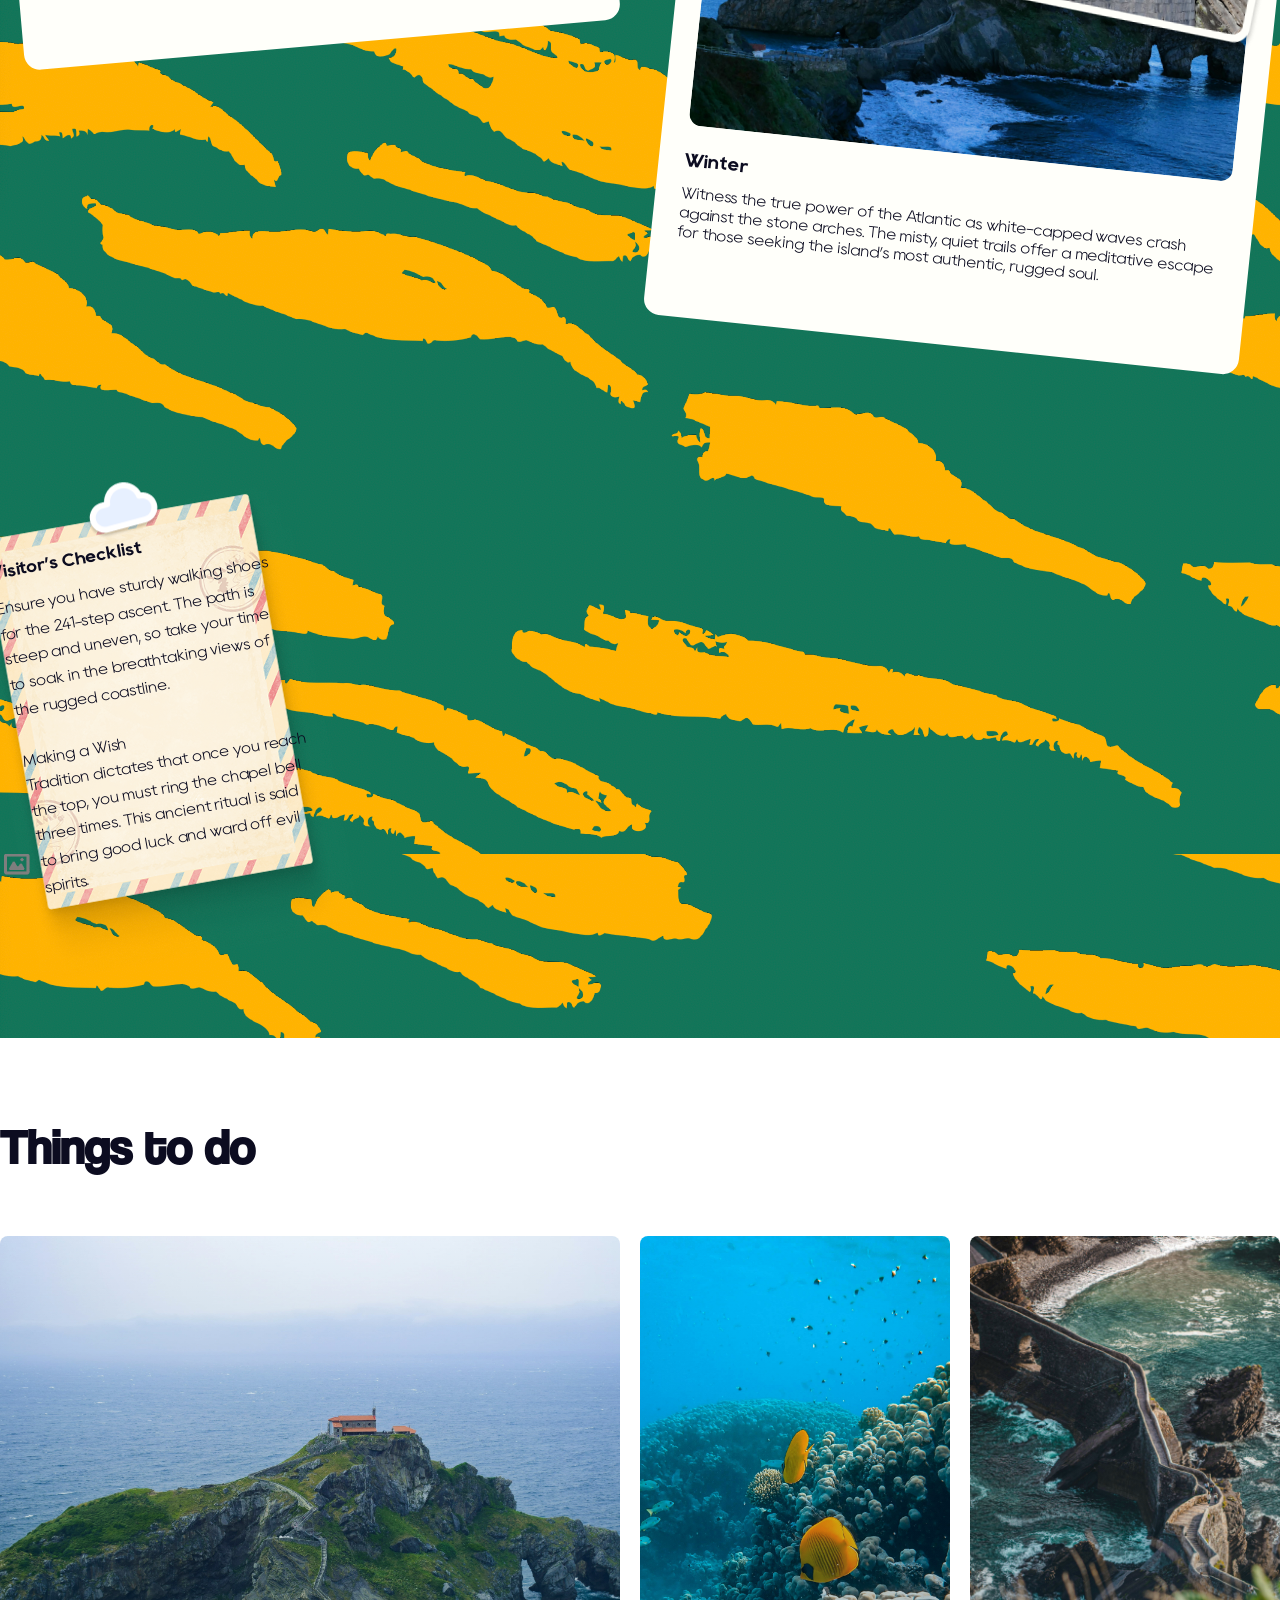
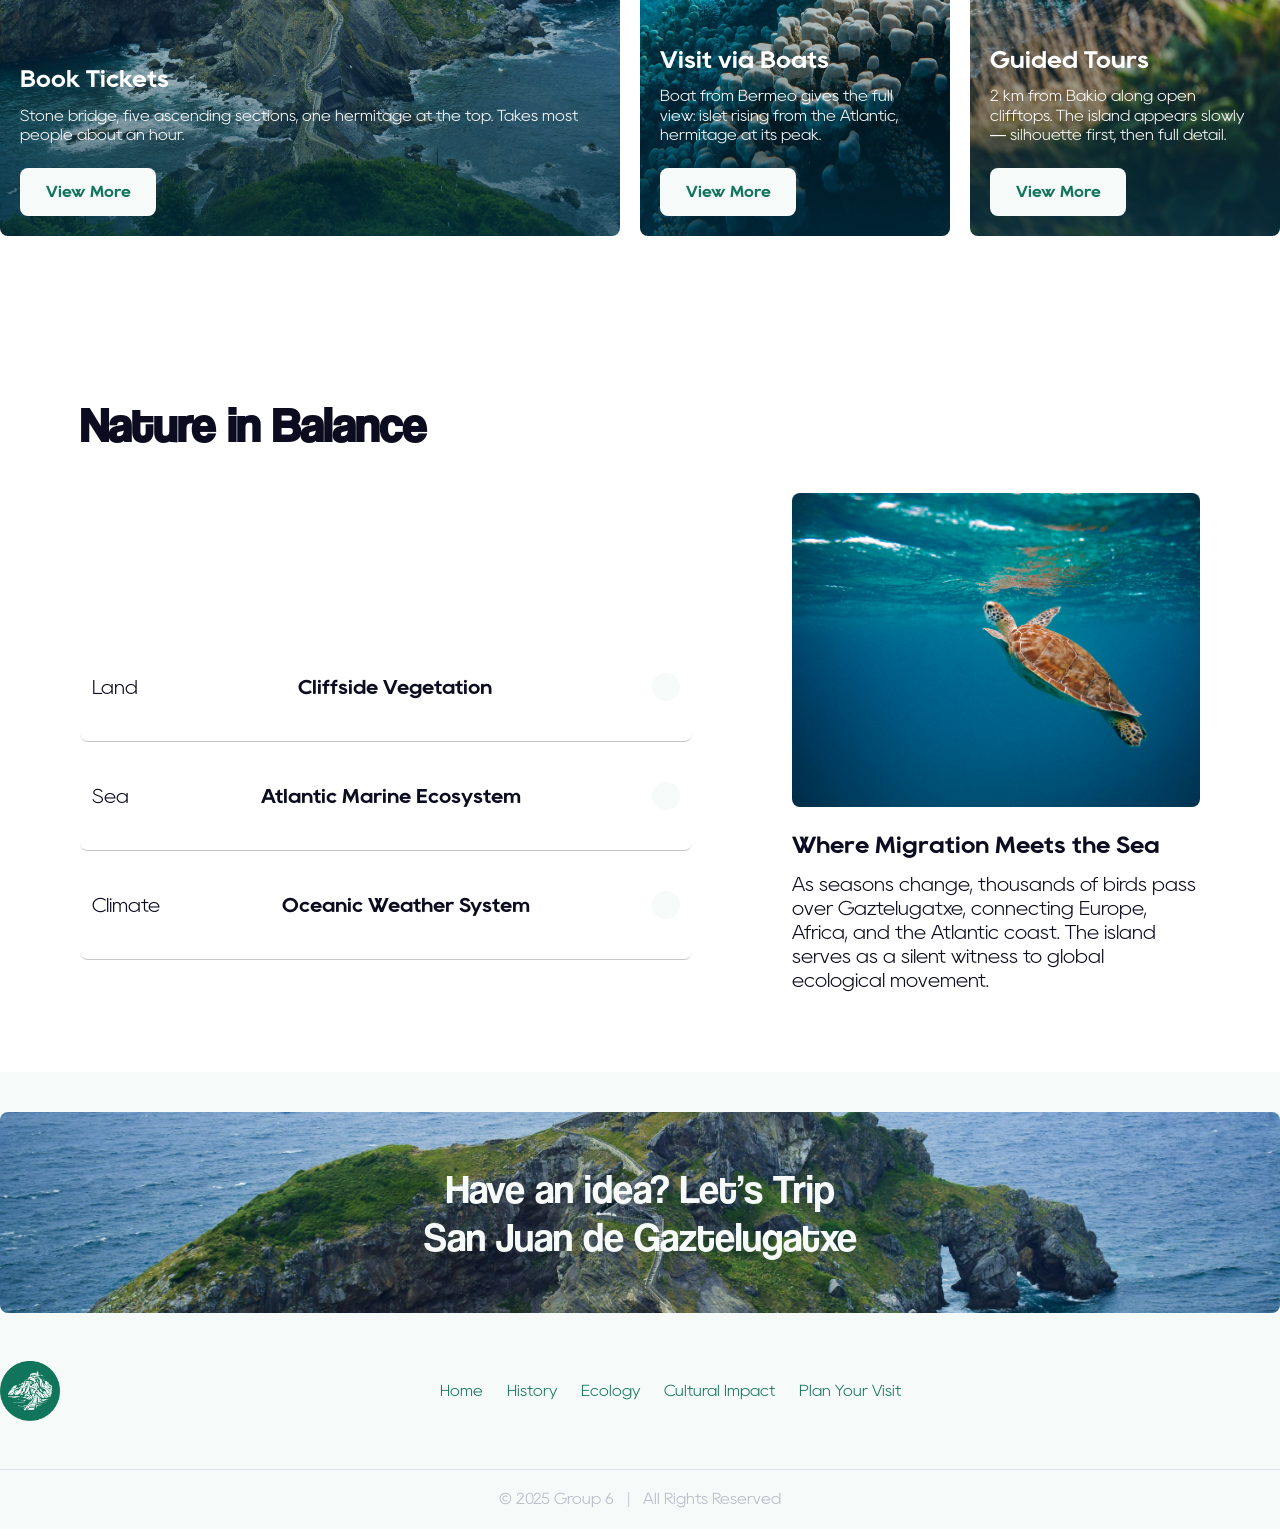
==== commit 8b5075d4: "formatting tweaks" ====
--- a/index.html
+++ b/index.html
@@ -301,13 +301,12 @@
                     <img class="cloud" src="./images/cloud_sticker.png" alt="cloud_sticker">
                     <div class="season-postcard_content">
                         <p class="season-postcard_title">Visitor’s Checklist</p>
-                        <p class="season-postcard_text">Visitor’s Checklist<br>
+                        <p class="season-postcard_text">
                             Ensure you have sturdy walking shoes for the 241-step ascent. The path is steep and uneven,
                             so take your time to soak in
                             the breathtaking views of the rugged coastline.
                             <br>
-                            <br>
-                            Making a Wish<br>
+                            <br>Making a Wish<br>
                             Tradition dictates that once you reach the top, you must ring the chapel bell three times.
                             This ancient ritual is said
                             to bring good luck and ward off evil spirits.
@@ -656,7 +655,7 @@
             }
         });
     }, {
-        threshold: 0.2 // 進入20%就觸發
+        threshold: 0.2
     });
 
     ecosystem_items.forEach(el => observer.observe(el));
--- a/css/pages/index.css
+++ b/css/pages/index.css
@@ -222,17 +222,6 @@
     width: 60px;
 }
 
-.fa-instagram {
-    color: var(--color-green);
-    font-size: 30px;
-    transition: all .3s;
-}
-
-.fa-instagram:hover {
-    transform: translateY(-5px);
-}
-
-
 .footer_logo img {
     width: 100%;
     height: auto;
@@ -403,7 +392,7 @@
 }
 
 .explore__content .explore__description {
-    font-size: var(--fs-24);
+    font-size: var(--fs-20);
     margin-bottom: 40px;
 }
 
@@ -627,7 +616,7 @@
     top: 5%;
     right: 0;
     font-family: var(--font-body);
-    font-size: var(--fs-18);
+    font-size: var(--fs-20);
     background-color: #fffffa;
     padding: 35px 21px;
     border-radius: 16px;
@@ -677,7 +666,6 @@
 }
 
 .season-card__description {
-    font-weight: 600;
     line-height: var(--lh-normal);
 }
 
@@ -766,7 +754,7 @@
     width: 325px;
     height: 450px;
     left: 0;
-    bottom: 8%;
+    bottom: 3%;
     transform: rotate(-10deg);
     padding: 25px 20px;
     /* width: 100%; */
@@ -888,7 +876,6 @@
 /* history page */
 .hero-history {
     position: relative;
-    text-shadow: 2px 2px 4px rgba(0, 0, 0, 0.5);
 }
 
 .history-intro {
@@ -906,7 +893,6 @@
 .history-main-title {
     font-family: var(--font-display);
     font-size: var(--fs-56);
-    font-weight: 400;
     color: #f6faf9;
     margin-bottom: 16px;
     max-width: 900px;
@@ -914,13 +900,12 @@
 
 .history-subtitle {
     font-family: var(--font-body);
-    font-size: var(--fs-24);
-    line-height: var(--lh-normal);
-    letter-spacing: 1px;
+    font-size: var(--fs-20);
+    /* letter-spacing: 1px; */
     color: #f6faf9;
     max-width: 500px;
     line-height: 1.6;
-    margin-bottom: 24px;
+    margin-bottom: 30px;
 }
 
 /* history background */
@@ -1034,7 +1019,7 @@
 
 .ecosystem__title {
     font-family: var(--font-display);
-    font-size: var(--fs-48);
+    font-size: var(--fs-56);
 }
 
 .ecosystem__content {
@@ -1042,6 +1027,7 @@
     grid-template-columns: 1.2fr 0.8fr;
     gap: 100px;
     align-items: center;
+    font-size: var(--fs-20);
 }
 
 .ecosystem__list .ecosystem__item {
@@ -1195,7 +1181,7 @@
     height: 100vh;
     display: flex;
     flex-direction: column;
-    justify-content: flex-end;
+    justify-content: space-between;
     overflow: hidden;
     position: relative;
     min-height: 100vh;
@@ -1279,7 +1265,7 @@
         0 4px 30px rgba(0, 0, 0, 0.2),
         inset 0 1px 1px rgba(255, 255, 255, 0.1);
     border: 1px solid rgba(255, 255, 255, 0.2);
-    border-radius: 14px;
+    border-radius: 8px;
     box-shadow: 0 6px 28px rgba(0, 0, 0, 0.22), inset 0 1px 0 rgba(255, 255, 255, 0.18);
 }
 
@@ -1330,7 +1316,7 @@
 .ocean-hero,
 .climate-hero {
     position: relative;
-    border-radius: 18px;
+    border-radius: 8px;
     overflow: hidden;
     height: 70vh;
     background-size: cover;
@@ -1547,13 +1533,13 @@
     background-position: center;
     padding: 30px;
     margin-bottom: 30px;
-    border-radius: 14px;
+    border-radius: 8px;
 }
 
 .conservation-header {
     text-align: center;
     background: white;
-    border-radius: 14px;
+    border-radius: 8px;
     padding: 2.25rem 2.5rem;
     margin-bottom: 1.5rem;
 }
@@ -1572,7 +1558,7 @@
 .feature-card {
     width: 50%;
     background: white;
-    border-radius: 14px;
+    border-radius: 8px;
     padding: 2.25rem 2.5rem;
     margin-bottom: 4rem;
 }
@@ -1628,7 +1614,7 @@
 }
 
 .article-card {
-    border-radius: 10px;
+    border-radius: 8px;
     overflow: hidden;
     background: var(--off-white);
     cursor: pointer;
@@ -1693,4 +1679,302 @@
 
 .species-fade {
     animation: fadeIn 0.32s ease both;
-}+}
+
+/* culture page css */
+
+body {
+    background-color: #ffffff;
+}
+
+.culture-page {
+    width: 100%;
+    overflow-x: hidden;
+}
+
+
+.site-header {
+    position: fixed;
+    top: 32px;
+    left: 50%;
+    transform: translateX(-50%);
+    z-index: 999;
+    display: flex;
+    justify-content: space-between;
+    align-items: center;
+    width: var(--nav-width);
+    height: 64px;
+    margin: 0 auto;
+    padding: 12px 40px;
+    border-radius: 8px;
+    opacity: unset;
+    background: rgba(var(--color-green-rgb), 0.5);
+    -webkit-backdrop-filter: blur(6px);
+    backdrop-filter: blur(5px);
+    border: 1px solid rgba(255, 255, 255, 0.1);
+    box-shadow:
+        0 4px 30px rgba(0, 0, 0, 0.2),
+        inset 0 1px 1px rgba(255, 255, 255, 0.1);
+}
+
+.logo {
+    display: block;
+    width: 60px;
+}
+
+.logo img {
+    width: 100%;
+    height: auto;
+    opacity: 1;
+    transform-origin: left;
+    transform: scale(2);
+}
+
+.site-nav .nav-list a {
+    position: relative;
+    display: inline-block;
+    font-family: var(--font-body);
+    font-size: var(--fs-18);
+    color: var(--color-white);
+}
+
+.site-nav .nav-list a::after {
+    content: "";
+    position: absolute;
+    left: 50%;
+    bottom: -2px;
+    width: 0;
+    height: 2px;
+    background-color: var(--color-rice-yellow);
+    transform: translateX(-50%);
+    transition: width 0.3s ease;
+}
+
+.site-nav .nav-list a:hover::after {
+    width: 100%;
+}
+
+
+/* page header */
+
+.page-header {
+    text-align: center;
+    padding-top: 140px;
+    padding-bottom: 40px;
+    display: flex;
+    flex-direction: column;
+    align-items: center;
+    background-image: url('../../images/culture/culture-bg.png');
+    background-repeat: no-repeat;
+    background-size: cover;
+    background-position: center;
+}
+
+.page-header-card {
+    background-color: #ffffff;
+    border-radius: 12px;
+    padding: 40px;
+    display: flex;
+    flex-direction: column;
+    align-items: center;
+    gap: 24px;
+}
+
+.page-title {
+    font-family: var(--font-display);
+    font-size: var(--fs-56);
+    font-weight: 800;
+    font-size: 48px;
+    line-height: 48px;
+    color: var(--color-black);
+}
+
+.page-subtitle {
+    font-family: var(--font-body);
+    font-weight: 400;
+    font-size: var(--fs-20);
+    /* line-height: 24px; */
+    color: var(--color-black);
+    max-width: 576px;
+}
+
+
+/* photo strip */
+
+.photo-strip {
+    position: relative;
+    height: 518px;
+    overflow: hidden;
+    margin-bottom: 100px;
+}
+
+@keyframes marquee {
+    0% { transform: translateX(0); }
+    100% { transform: translateX(-50%); }
+}
+
+.photos-track {
+    display: flex;
+    gap: 32px;
+    position: absolute;
+    top: 58px;
+    left: 0;
+    width: max-content;
+    animation: marquee 25s linear infinite;
+}
+
+.photo-strip:hover .photos-track {
+    animation-play-state: paused;
+}
+
+.photo-item {
+    width: 340px;
+    height: 400px;
+    flex-shrink: 0;
+    overflow: hidden;
+}
+
+.photo-item img {
+    width: 100%;
+    height: 100%;
+    object-fit: cover;
+}
+
+/* strip curve top */
+.strip-curve-top {
+    position: absolute;
+    top: -80px;
+    left: -5%;
+    width: 110%;
+    height: 180px;
+    background: white;
+    border-radius: 0 0 50% 50%;
+    pointer-events: none;
+    z-index: 2;
+}
+
+/* strip curve bottom */
+.strip-curve-bottom {
+    position: absolute;
+    bottom: -80px;
+    left: -5%;
+    width: 110%;
+    height: 180px;
+    background: white;
+    border-radius: 50% 50% 0 0;
+    pointer-events: none;
+    z-index: 2;
+}
+
+
+/* content sections */
+
+.content-sections {
+    max-width: 1320px;
+    margin: 0 auto;
+    padding: 0 60px;
+    padding-bottom: 120px;
+    display: flex;
+    flex-direction: column;
+    gap: 200px;
+}
+
+.section {
+    display: flex;
+    align-items: center;
+    gap: 80px;
+    min-height: 600px;
+}
+
+.section-flipped {
+    flex-direction: row-reverse;
+}
+
+
+.section-text {
+    flex: 1;
+    position: relative;
+    padding-top: 30px;
+}
+
+.bg-number {
+    position: absolute;
+    top: -15px;
+    left: -25px;
+    font-family: 'Gilroy', 'Inter', sans-serif;
+    font-weight: 700;
+    font-size: 240px;
+    line-height: 1;
+    color: var(--color-black);
+    opacity: 0.1;
+    z-index: 0;
+}
+
+.tagline {
+    display: flex;
+    align-items: center;
+    gap: 24px;
+    margin-bottom: 20px;
+    position: relative;
+    z-index: 1;
+}
+
+.tagline-bar {
+    width: 72px;
+    height: 2px;
+    background-color: var(--color-green);
+    flex-shrink: 0;
+}
+
+.tagline span {
+    font-family: var(--font-body);
+    font-weight: 700;
+    font-size: 20px;
+    line-height: 28px;
+    color: var(--color-green);
+    white-space: nowrap;
+}
+
+.section-heading {
+    font-family: var(--font-display);
+    font-weight: 400;
+    font-size: 60px;
+    line-height: 68px;
+    color: var(--color-black);
+    max-width: 555px;
+    margin-bottom: 27px;
+    position: relative;
+    z-index: 1;
+}
+
+.section-body {
+    font-family: var(--font-body);
+    font-weight: 500;
+    font-size: 20px;
+    line-height: 28px;
+    color: var(--color-black);
+    max-width: 580px;
+    margin-bottom: 14px;
+    position: relative;
+    z-index: 1;
+}
+
+
+.section-image {
+    width: 560px;
+    height: 620px;
+    flex-shrink: 0;
+    border-radius: 8px;
+    overflow: hidden;
+}
+
+.section-image img {
+    width: 100%;
+    height: 100%;
+    object-fit: cover;
+    transition: all .3s;
+}
+
+.section-image:hover img {
+    transform: scale(110%);
+}
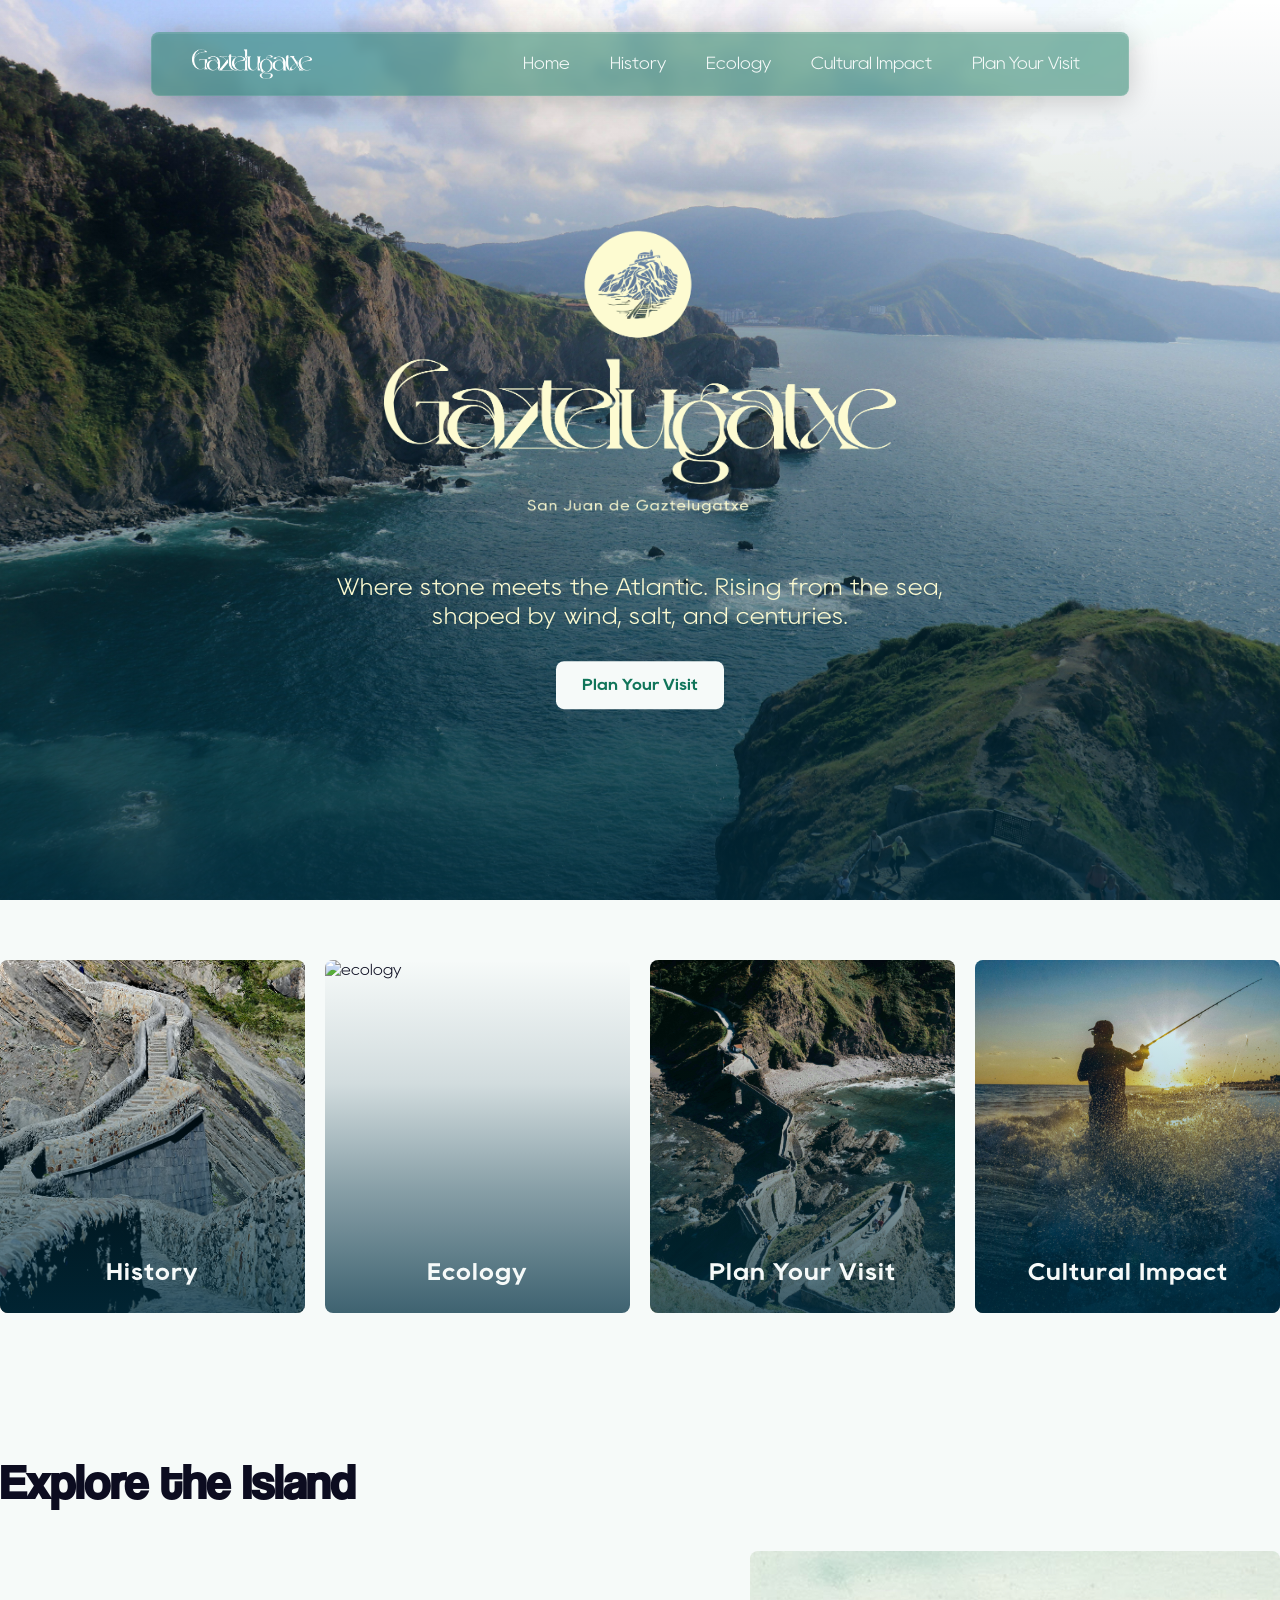
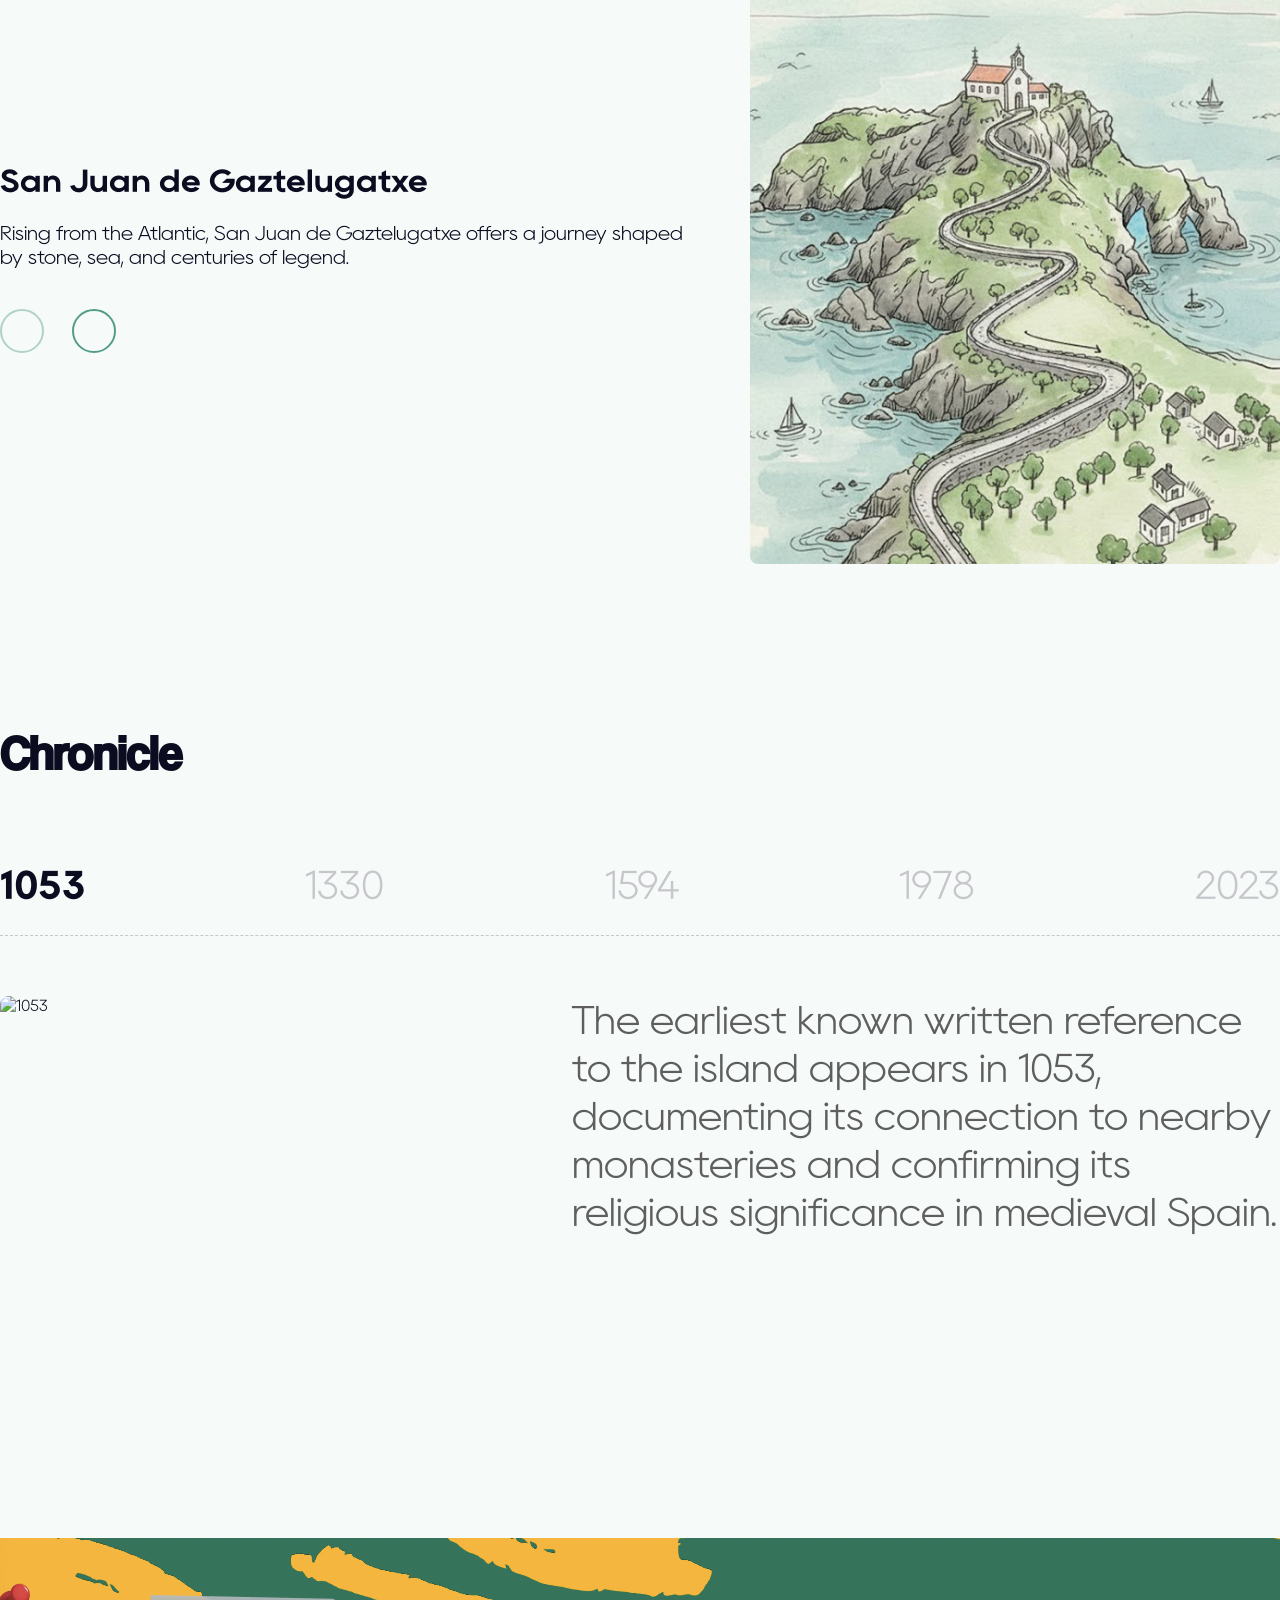
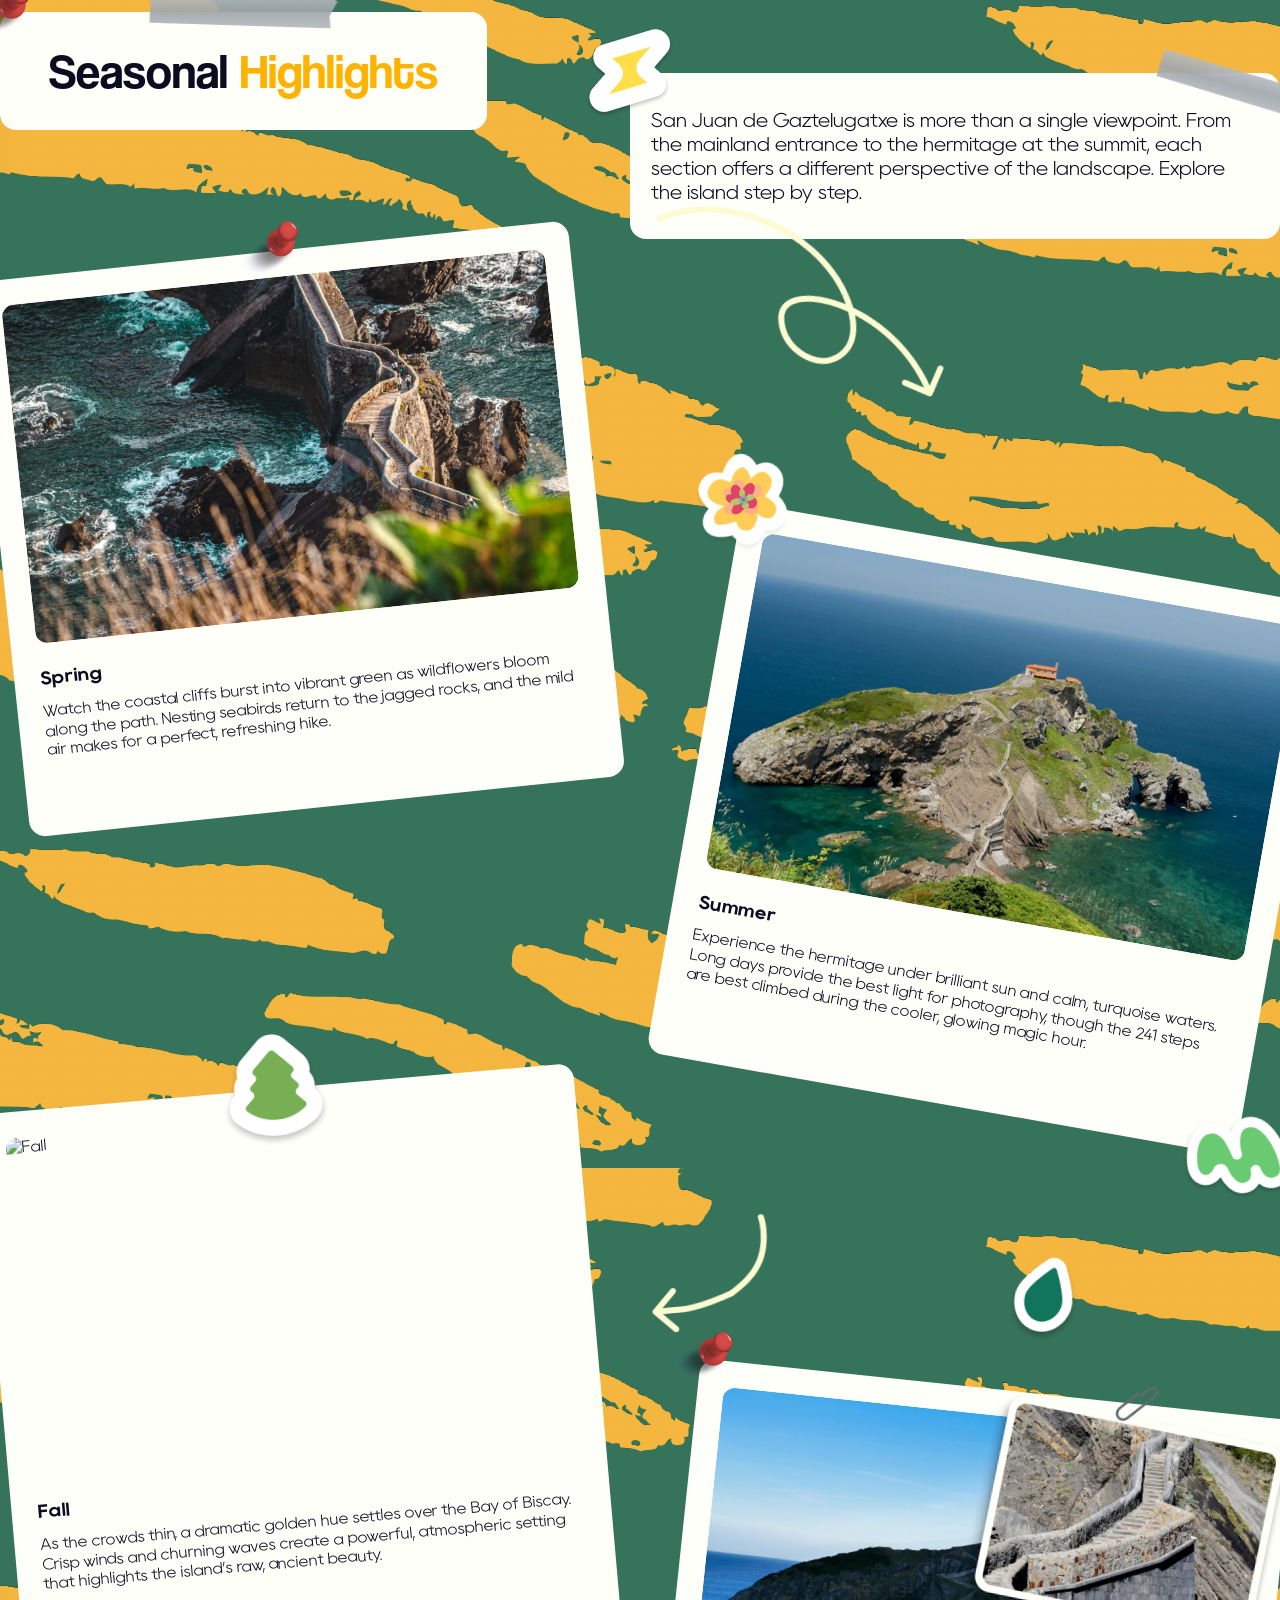
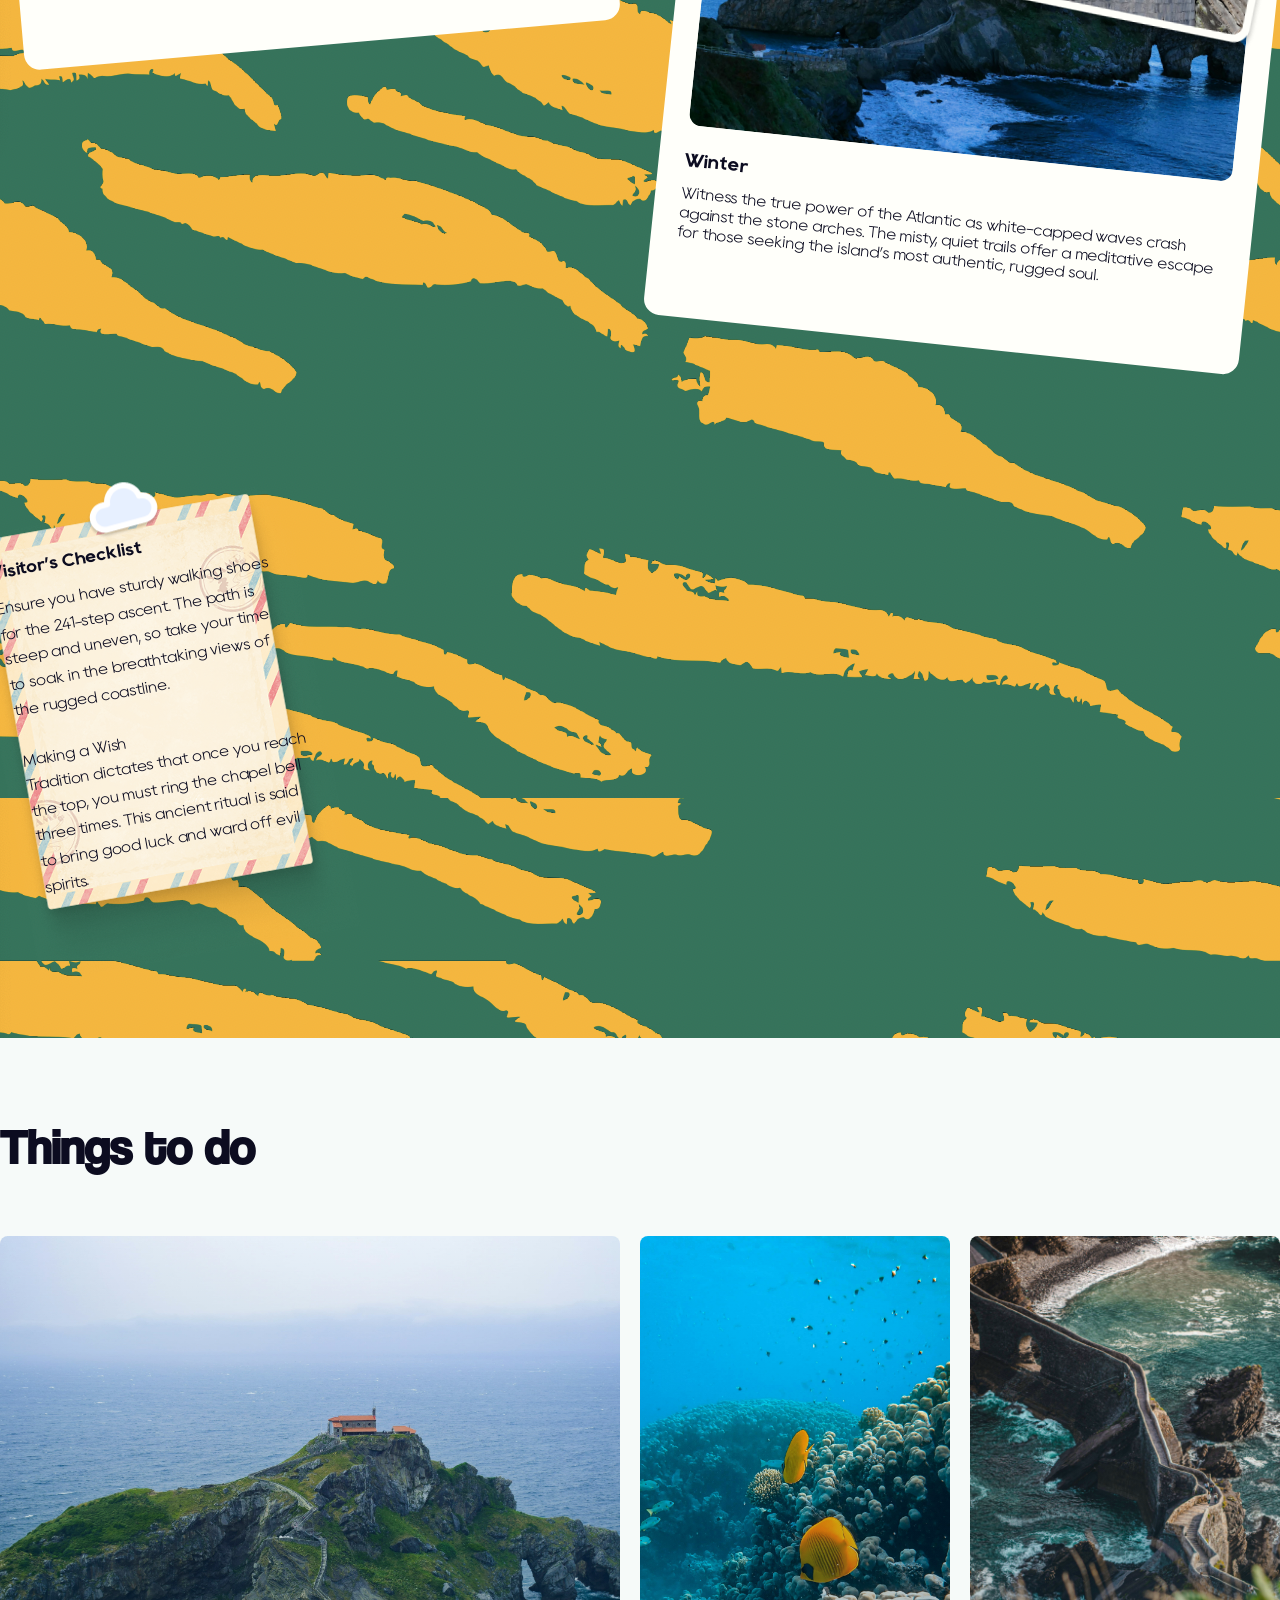
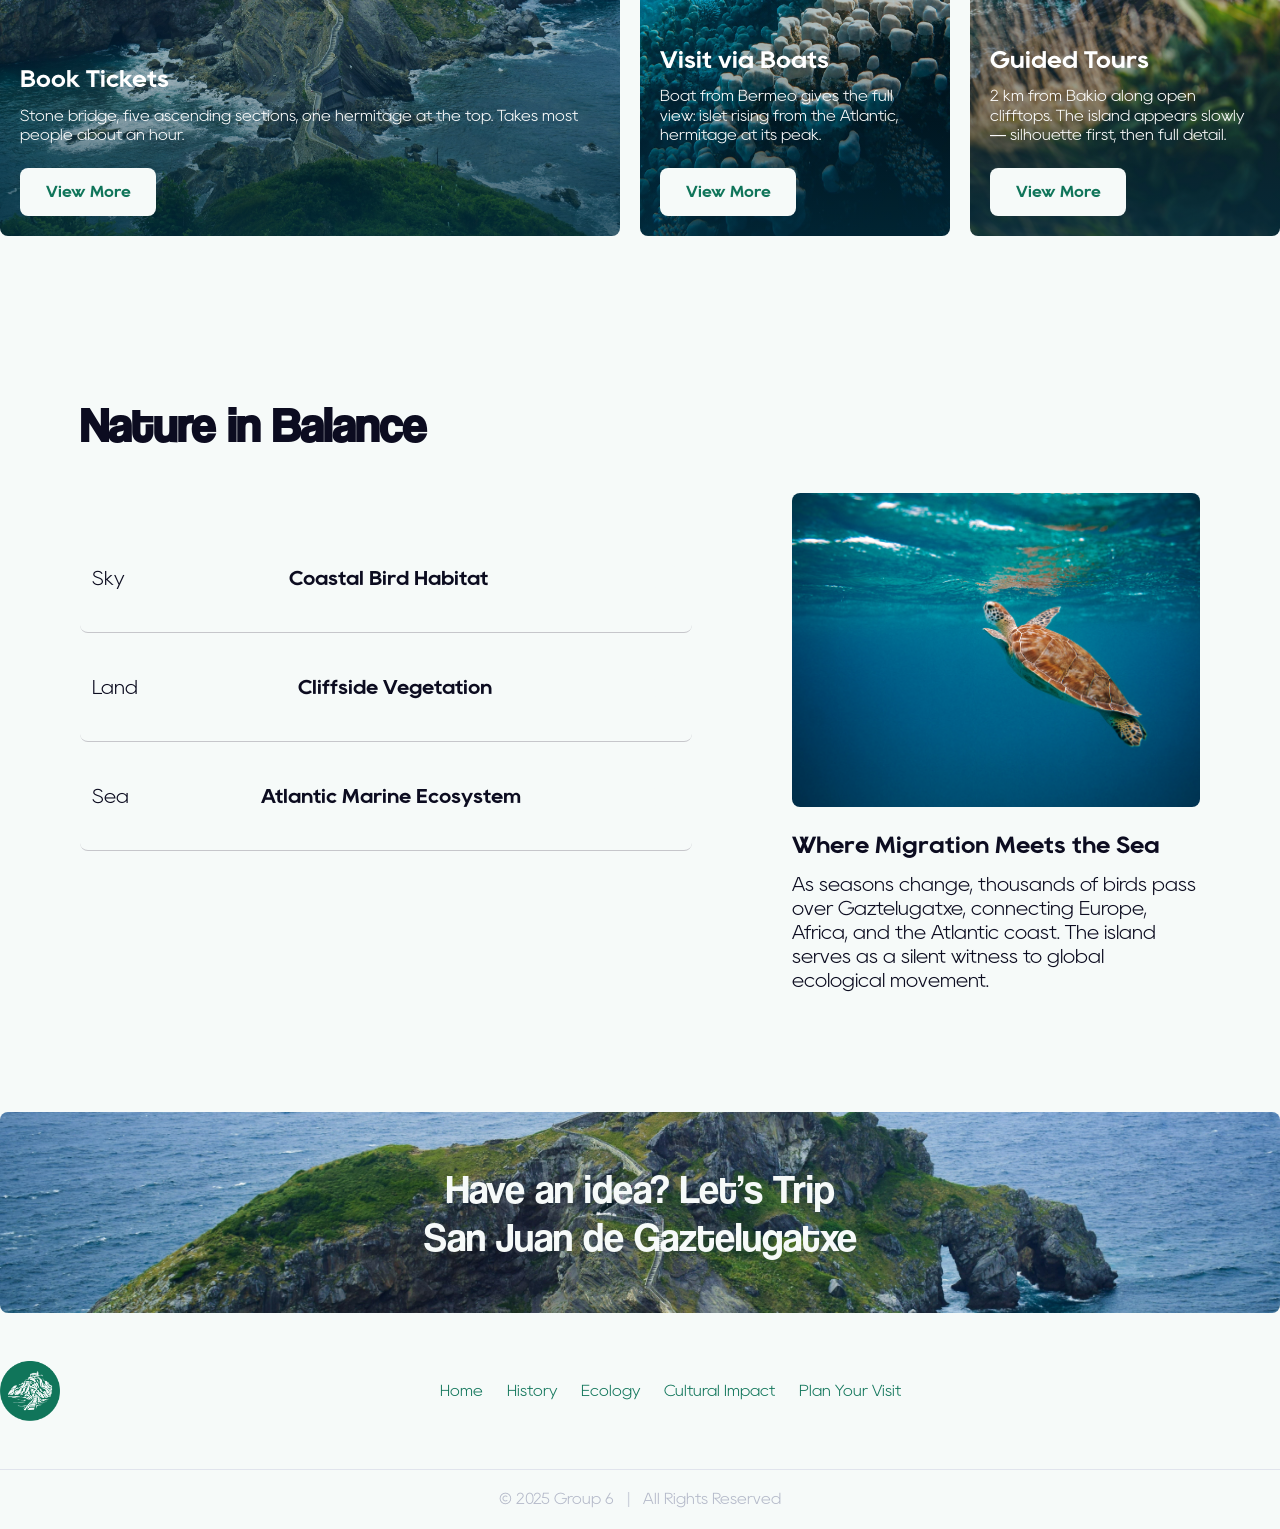
==== commit 686a2c96: "updates to stuff all around" ====
--- a/index.html
+++ b/index.html
@@ -12,6 +12,7 @@
     <link rel="stylesheet" href="./css/base.css">
     <!-- Put your own css  here -->
     <link rel="stylesheet" href="./css/pages/index.css">
+    
 
 
 </head>
--- a/css/pages/index.css
+++ b/css/pages/index.css
@@ -532,6 +532,7 @@
     display: block;
     object-fit: cover;
     display: block;
+    border-radius: 8px;
 }
 
 .timeline__content .timeline__item p {
@@ -892,7 +893,7 @@
 
 .history-main-title {
     font-family: var(--font-display);
-    font-size: var(--fs-56);
+    font-size: var(--fs-48);
     color: #f6faf9;
     margin-bottom: 16px;
     max-width: 900px;
@@ -1683,8 +1684,9 @@
 
 /* culture page css */
 
-body {
-    background-color: #ffffff;
+.culture-body {
+    /* background-color: #ffffff; */
+    background-image: linear-gradient(to bottom, white, #F6FAF9);
 }
 
 .culture-page {
@@ -1901,7 +1903,7 @@
     position: absolute;
     top: -15px;
     left: -25px;
-    font-family: 'Gilroy', 'Inter', sans-serif;
+    font-family: var(--font-display);
     font-weight: 700;
     font-size: 240px;
     line-height: 1;
@@ -1929,7 +1931,7 @@
 .tagline span {
     font-family: var(--font-body);
     font-weight: 700;
-    font-size: 20px;
+    font-size: var(--fs-24);
     line-height: 28px;
     color: var(--color-green);
     white-space: nowrap;
@@ -1938,7 +1940,7 @@
 .section-heading {
     font-family: var(--font-display);
     font-weight: 400;
-    font-size: 60px;
+    font-size: var(--fs-48);
     line-height: 68px;
     color: var(--color-black);
     max-width: 555px;
@@ -1950,7 +1952,7 @@
 .section-body {
     font-family: var(--font-body);
     font-weight: 500;
-    font-size: 20px;
+    font-size: var(--fs-16);
     line-height: 28px;
     color: var(--color-black);
     max-width: 580px;
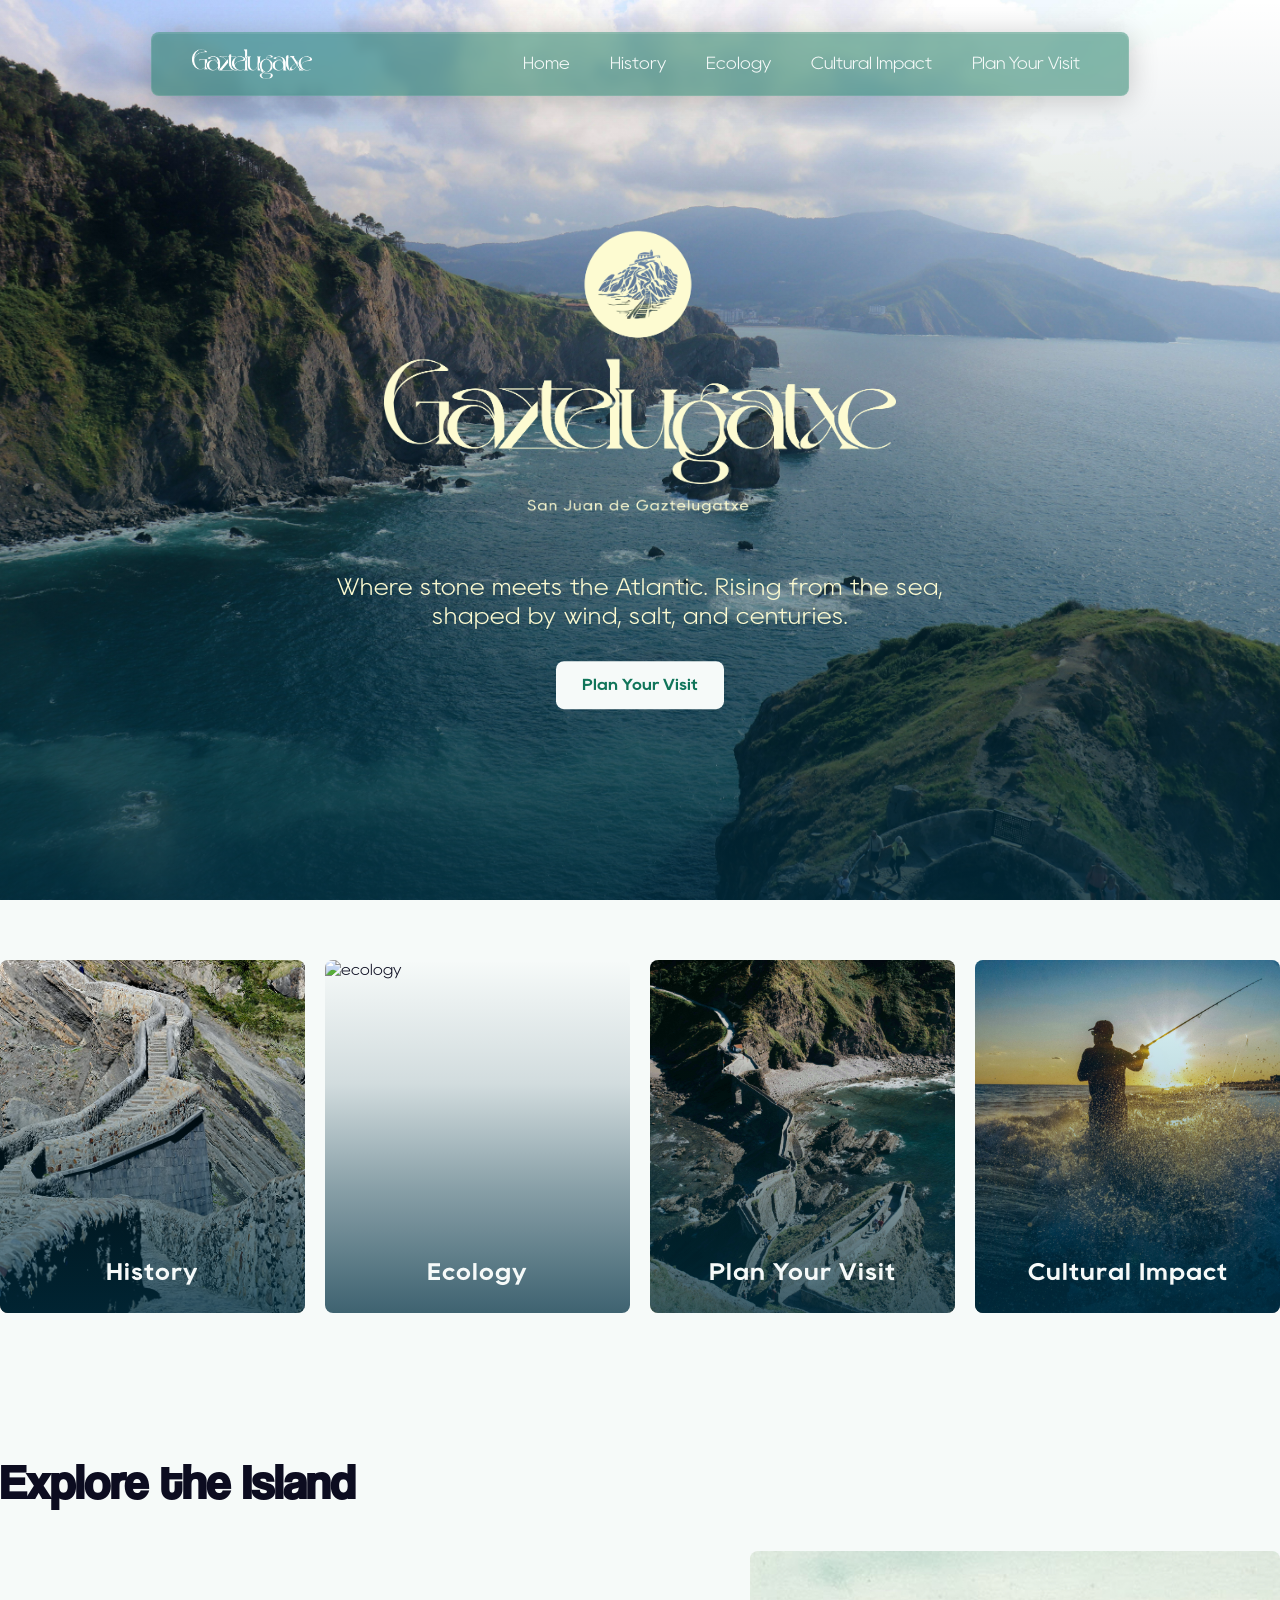
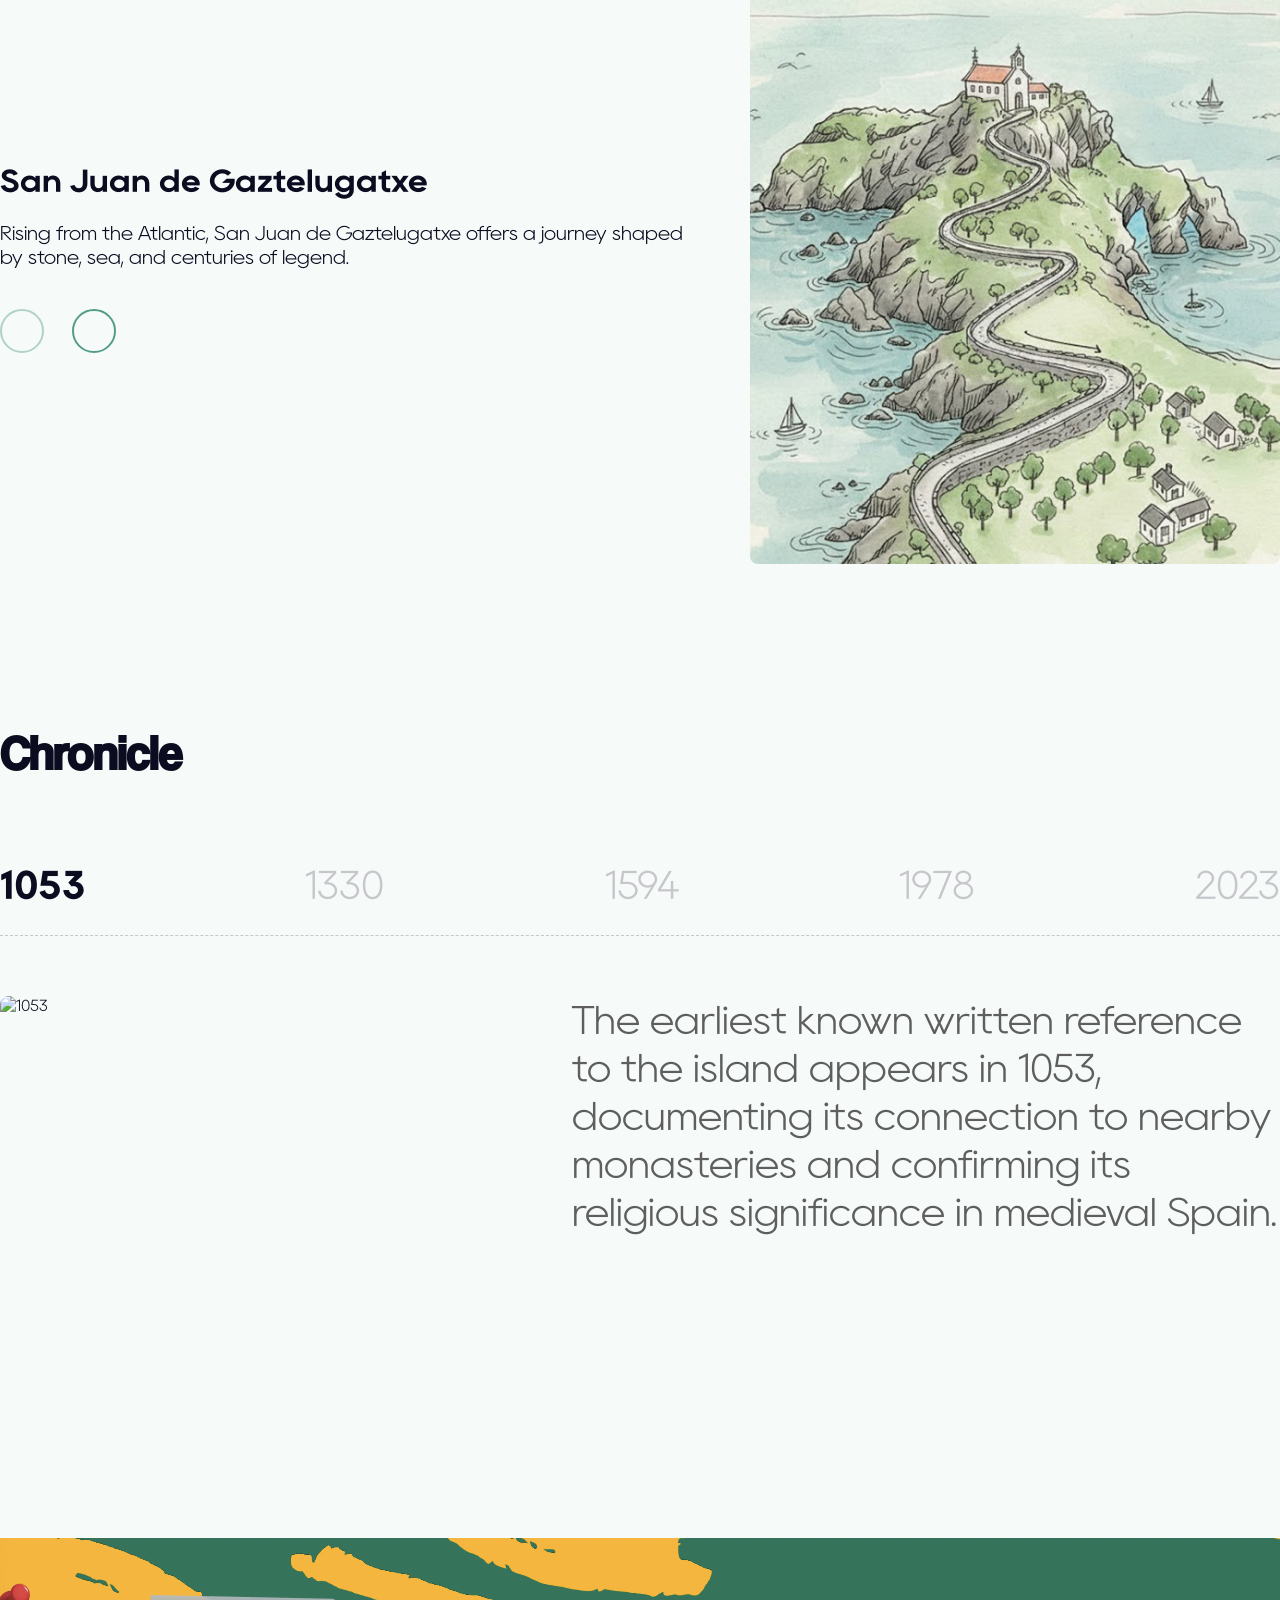
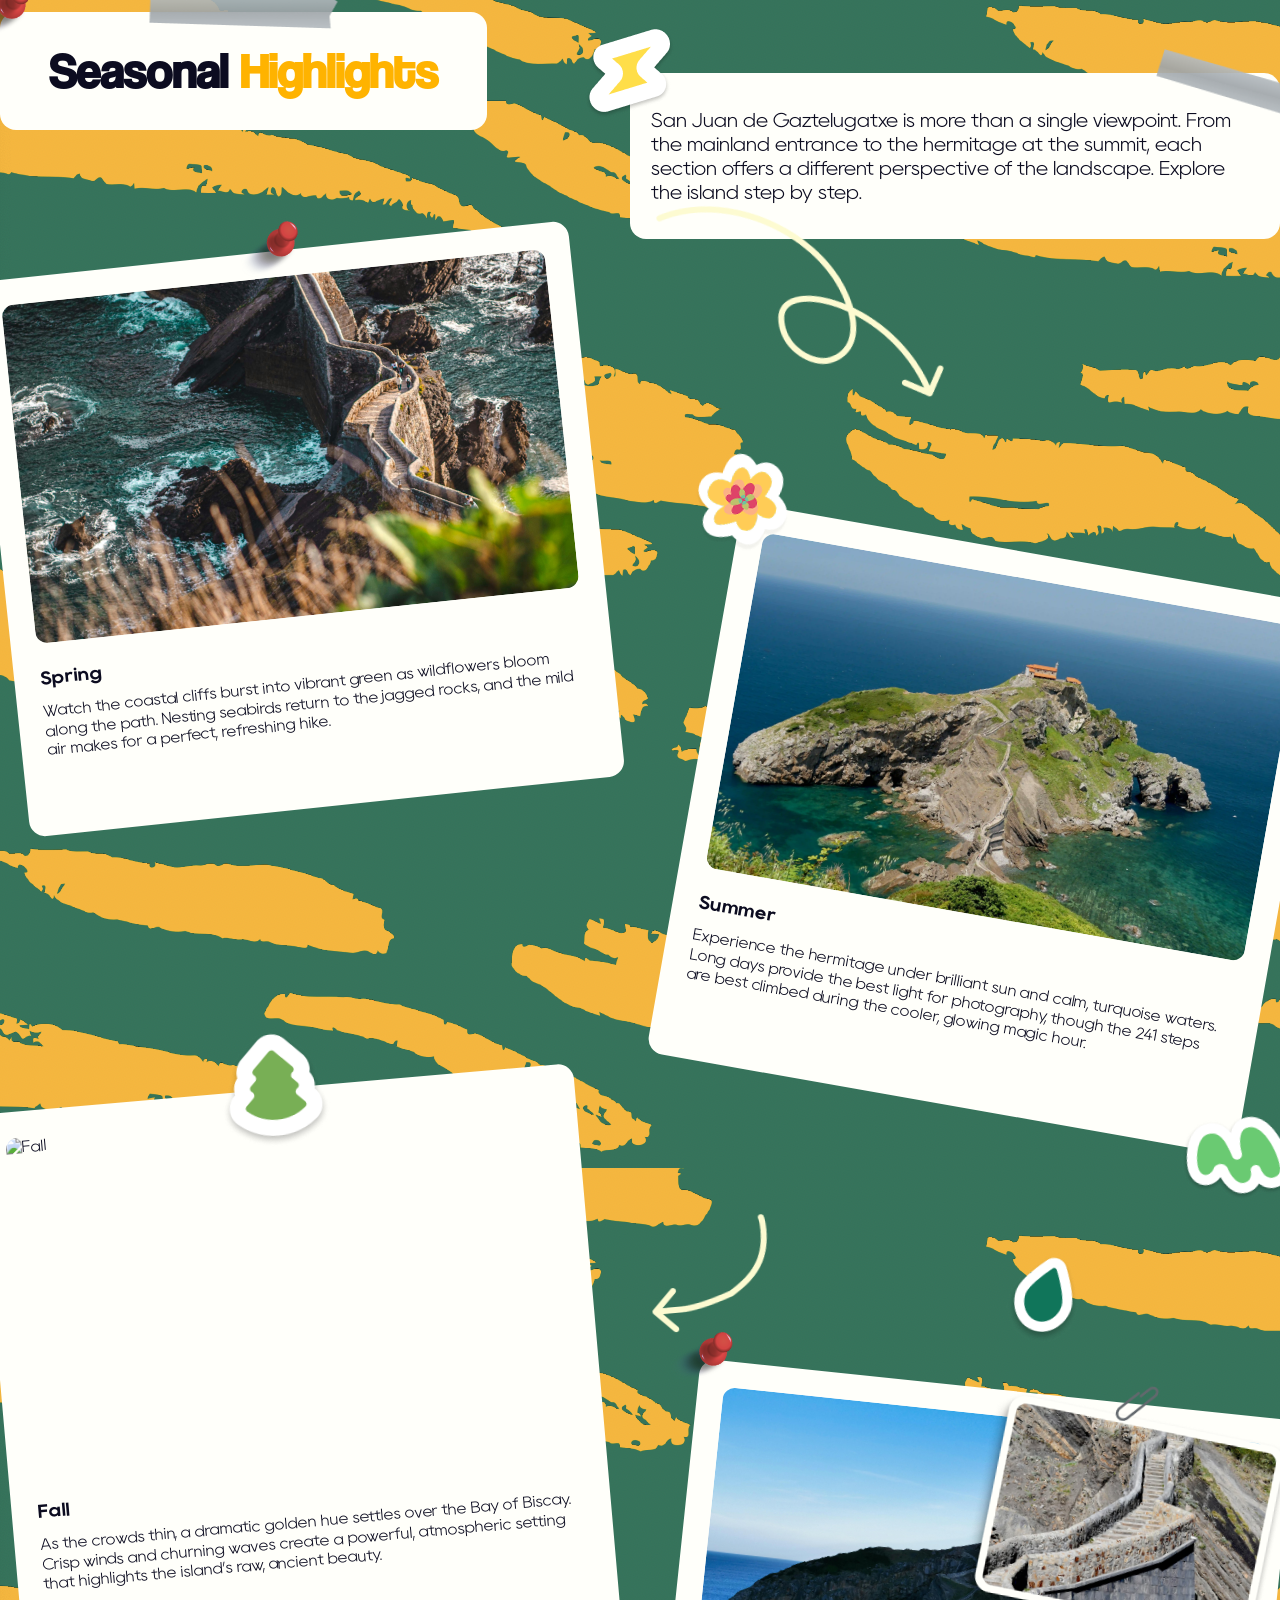
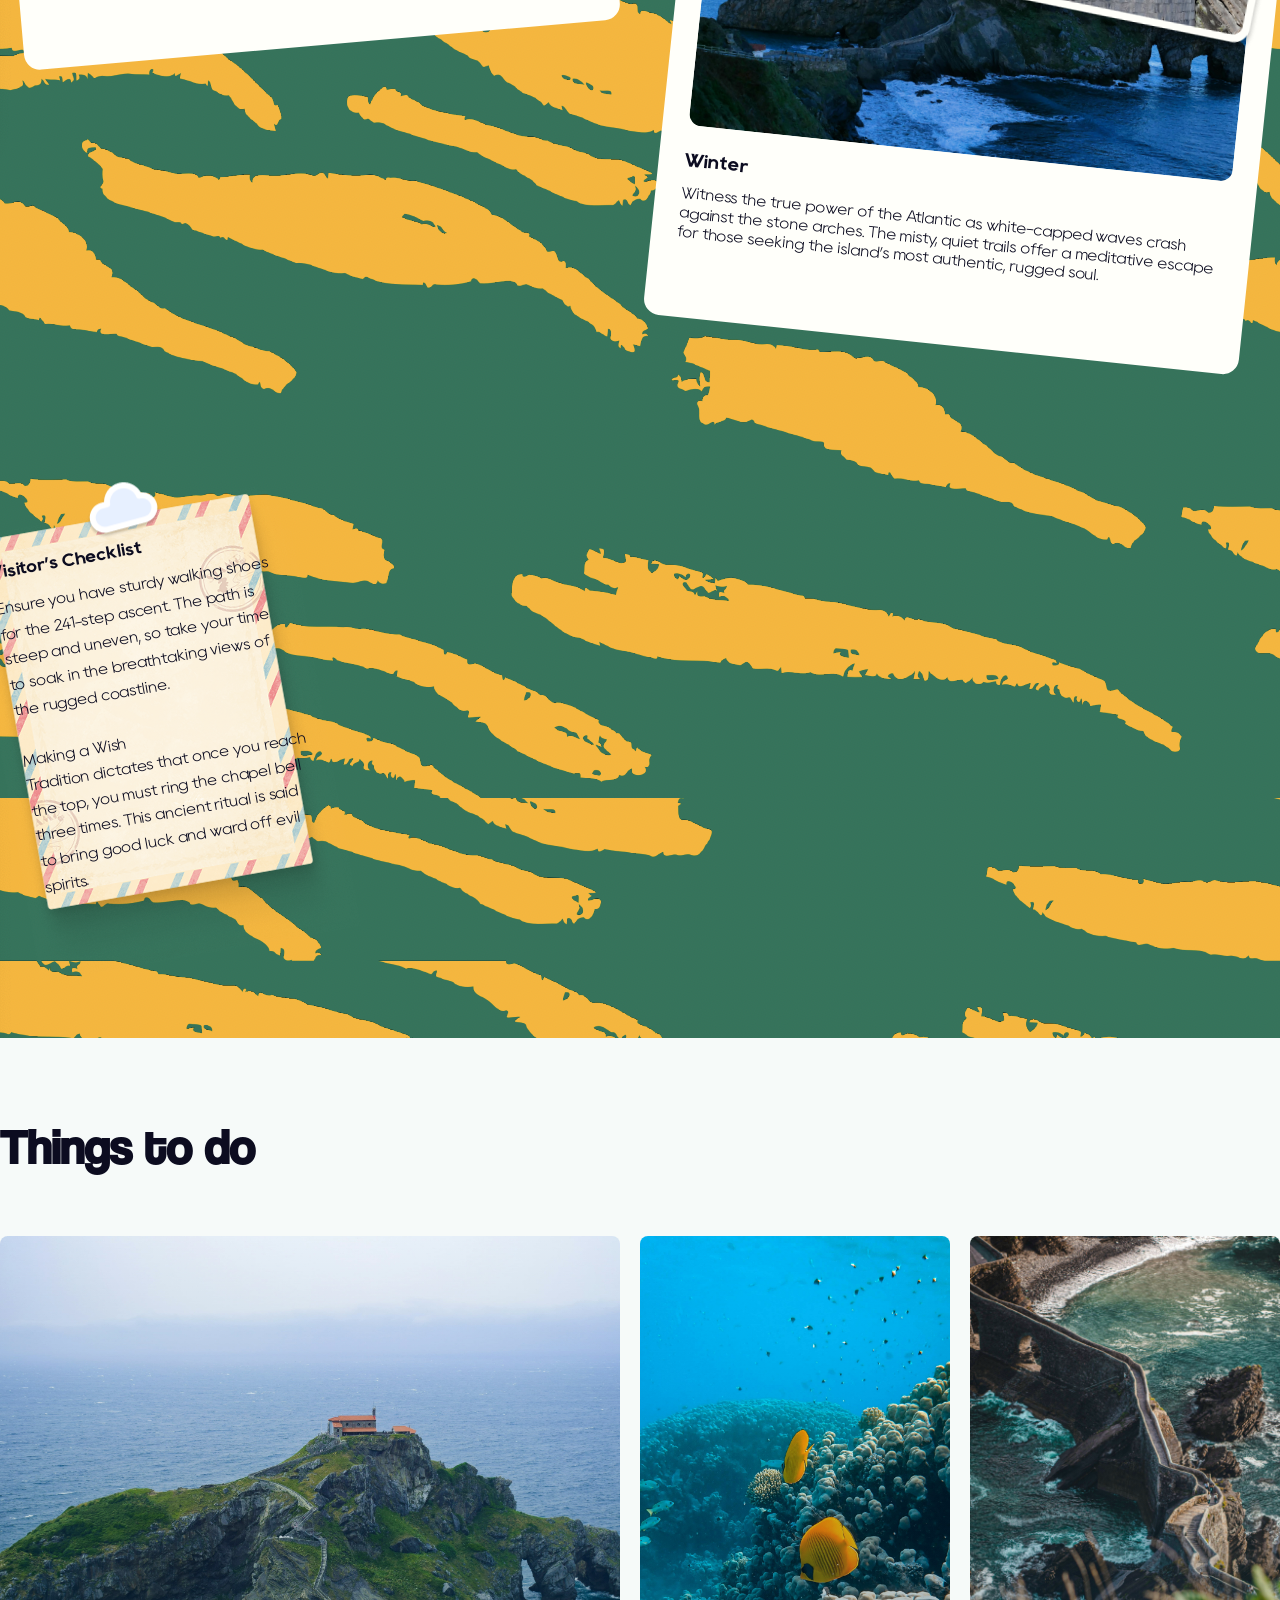
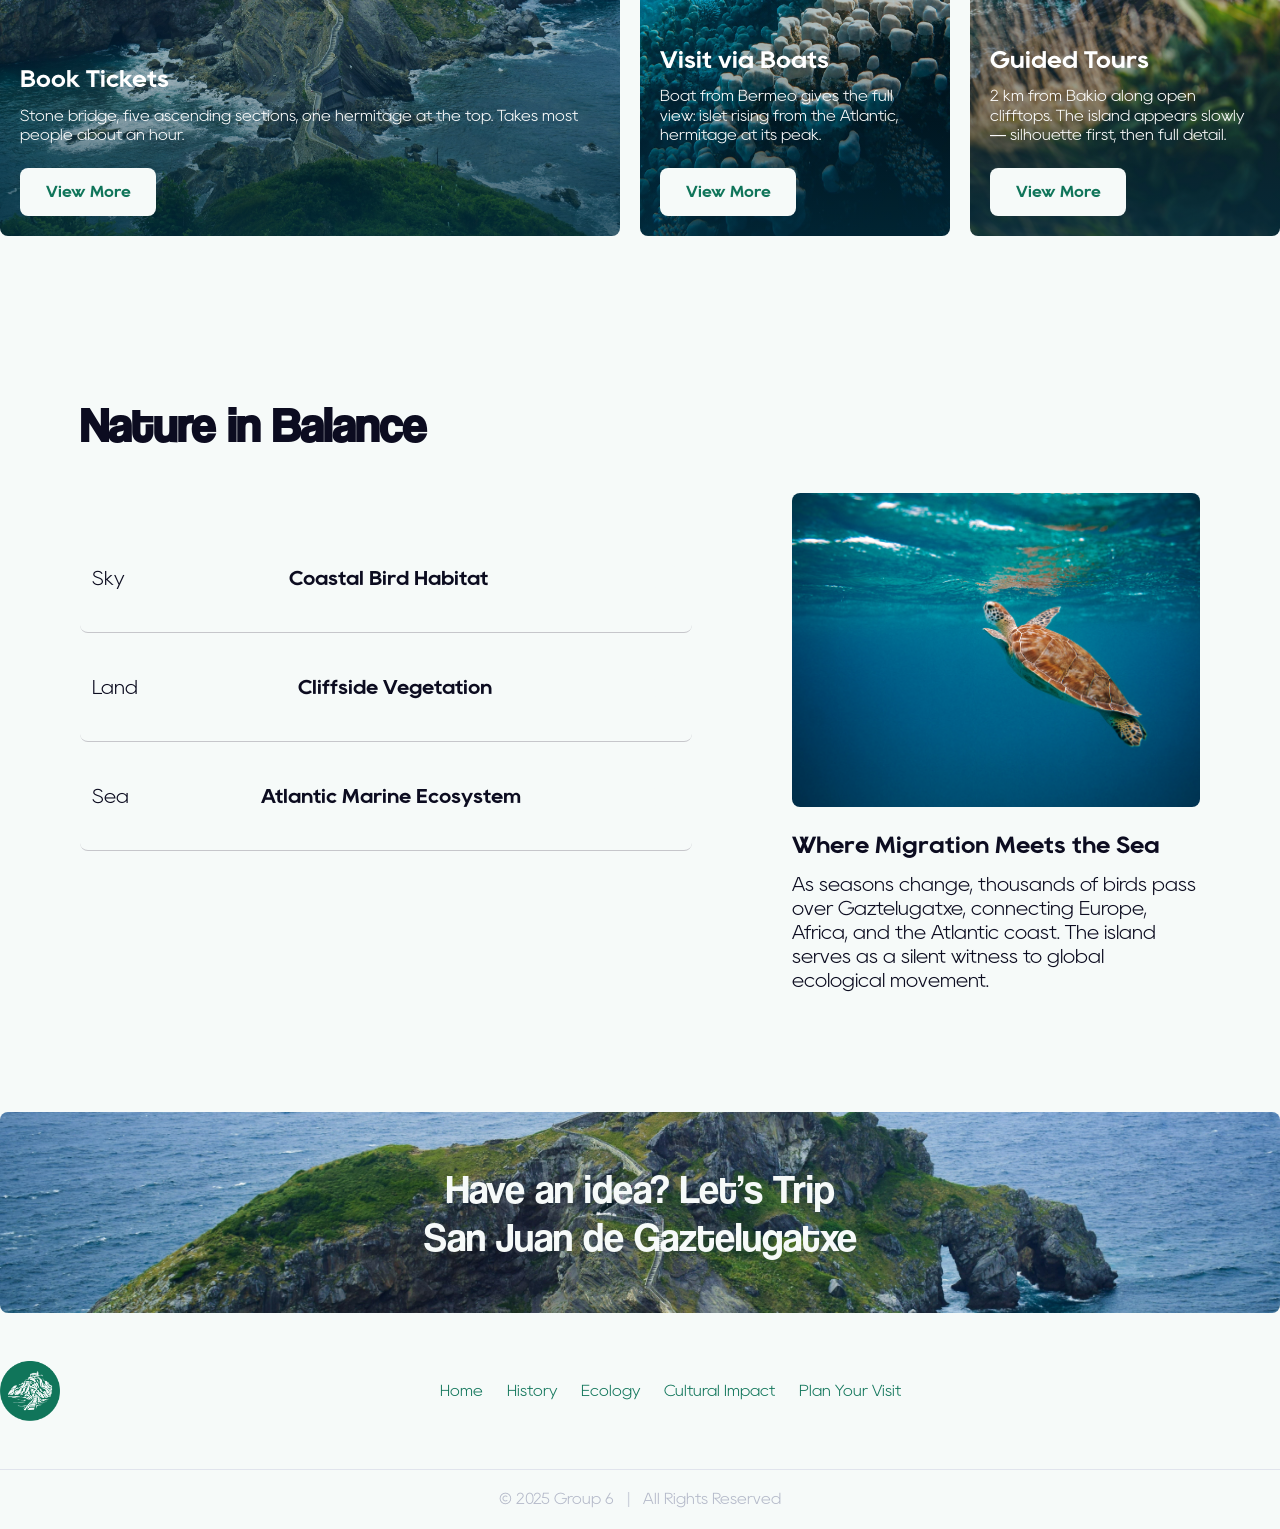
==== commit ee14817f: "fixes to season header and map" ====
--- a/index.html
+++ b/index.html
@@ -187,7 +187,7 @@
             <div class="seasonal-board">
 
                 <div class="season-highlight">
-                    Seasonal <span>Highlights</span>
+                    <div class="season-highlight-title">Seasonal <span>Highlights</span></div>
                     <img class="tape" src="./images/tape.png" alt="tape">
                     <img class="pin" src="./images/pin.png" alt="pin">
                 </div>
--- a/css/pages/index.css
+++ b/css/pages/index.css
@@ -553,6 +553,12 @@
     background-repeat: repeat;
     background-size: auto;
     overflow: hidden;
+}
+
+.season-highlight-title{
+    font-family: var(--font-display);
+    font-size: var(--fs-48);
+    font-weight: 600;
 }
 
 .seasonal-board {
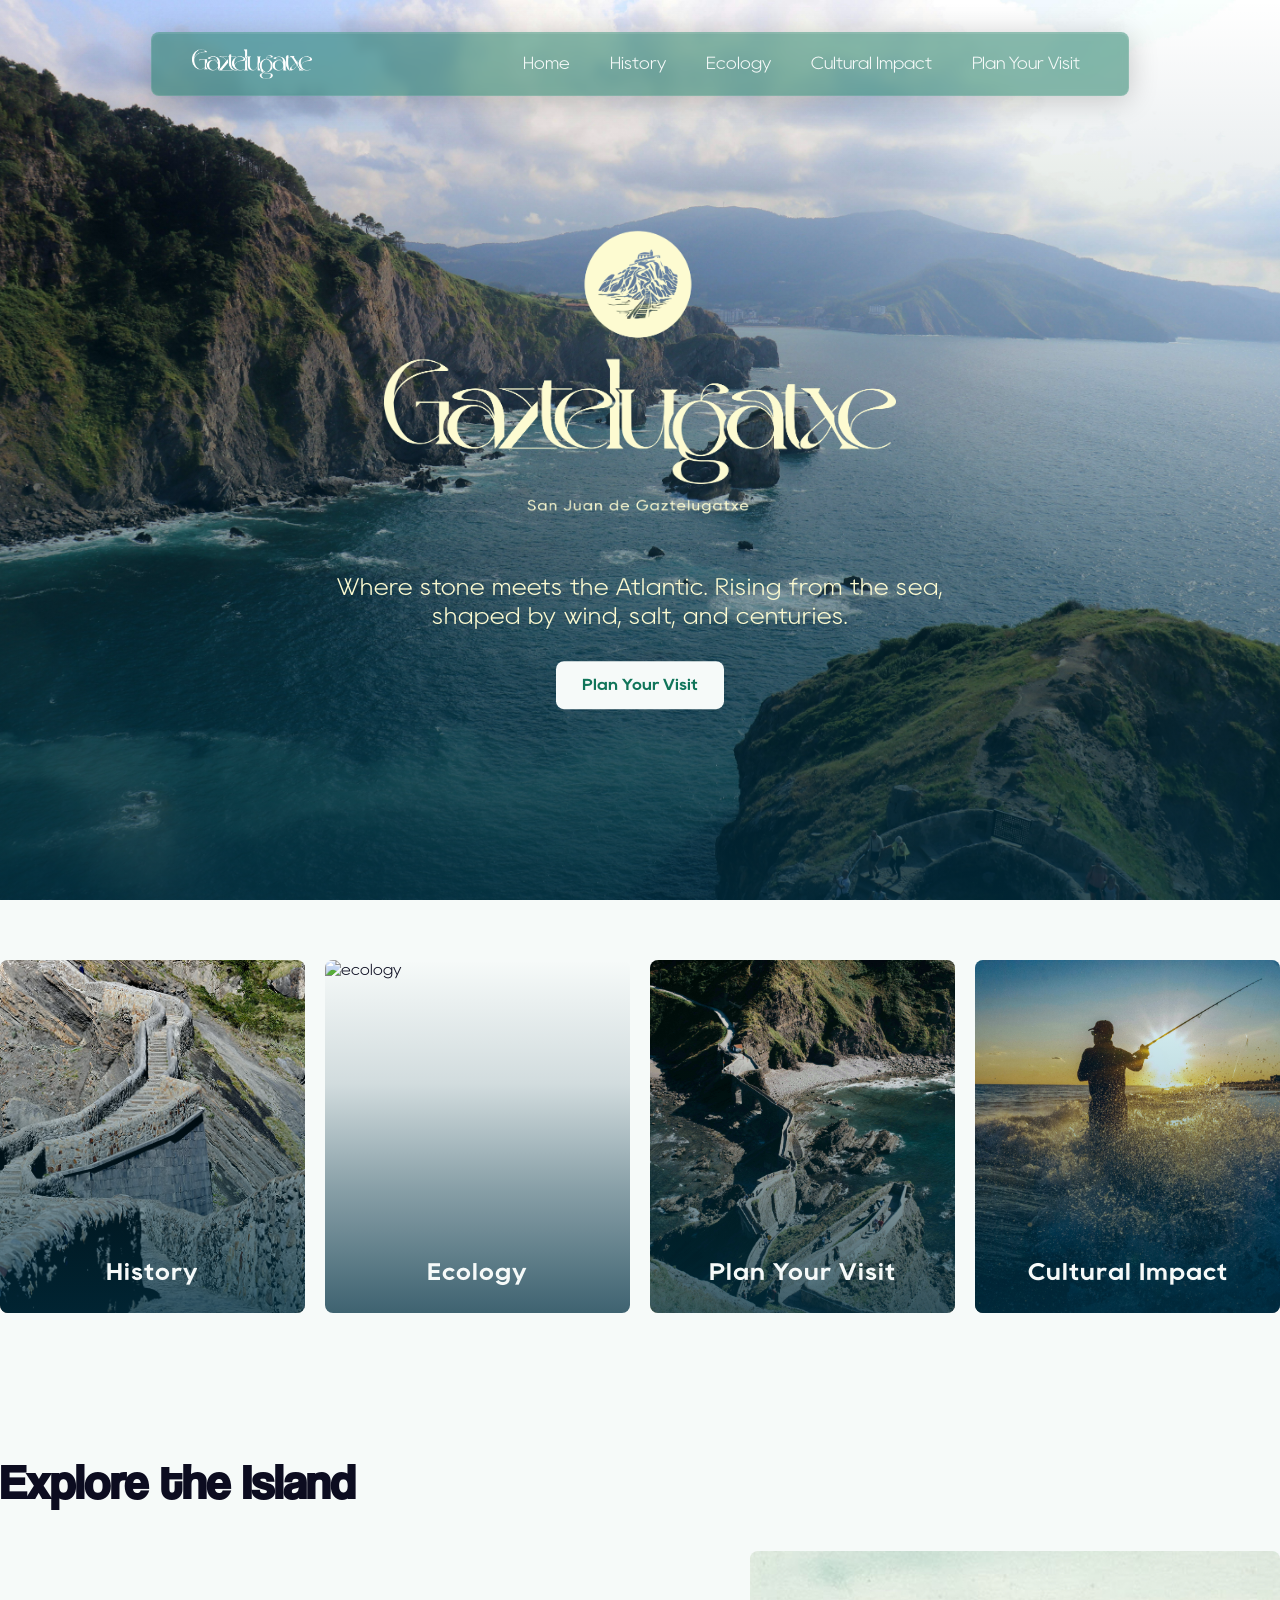
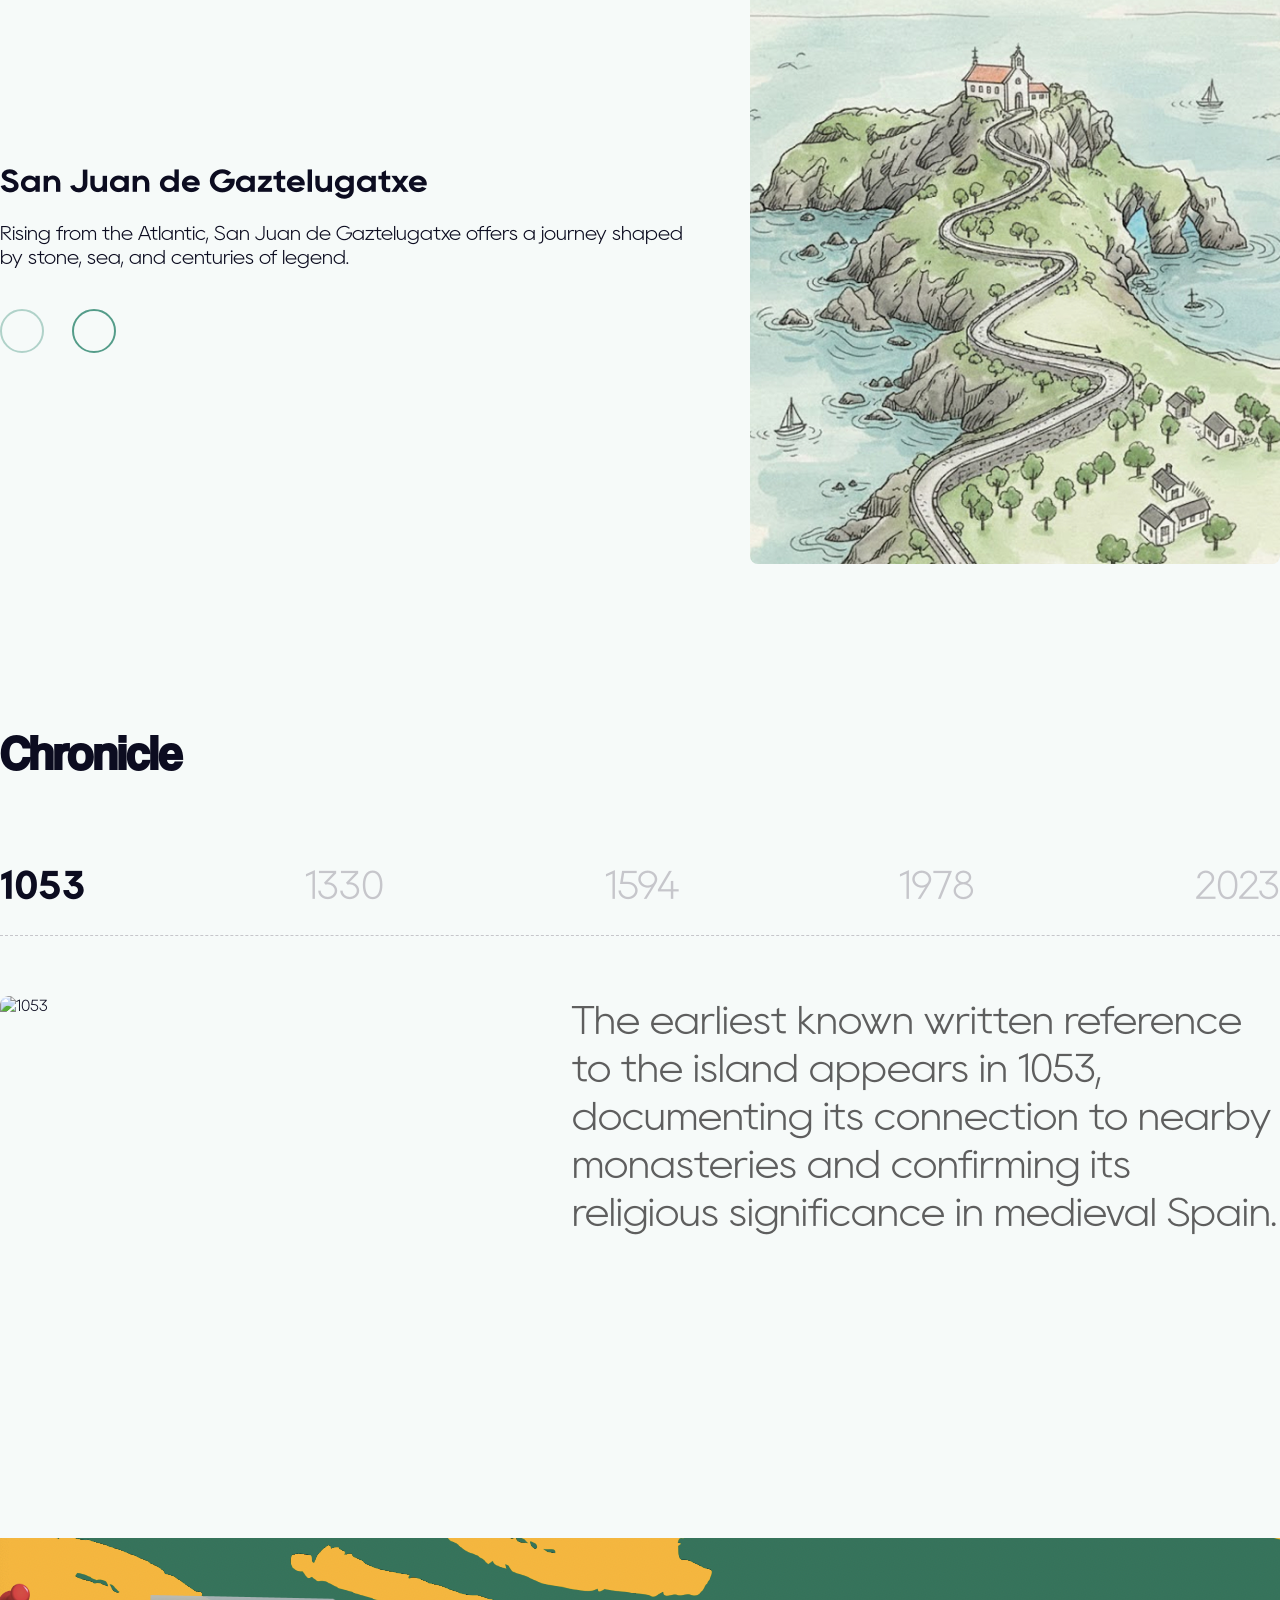
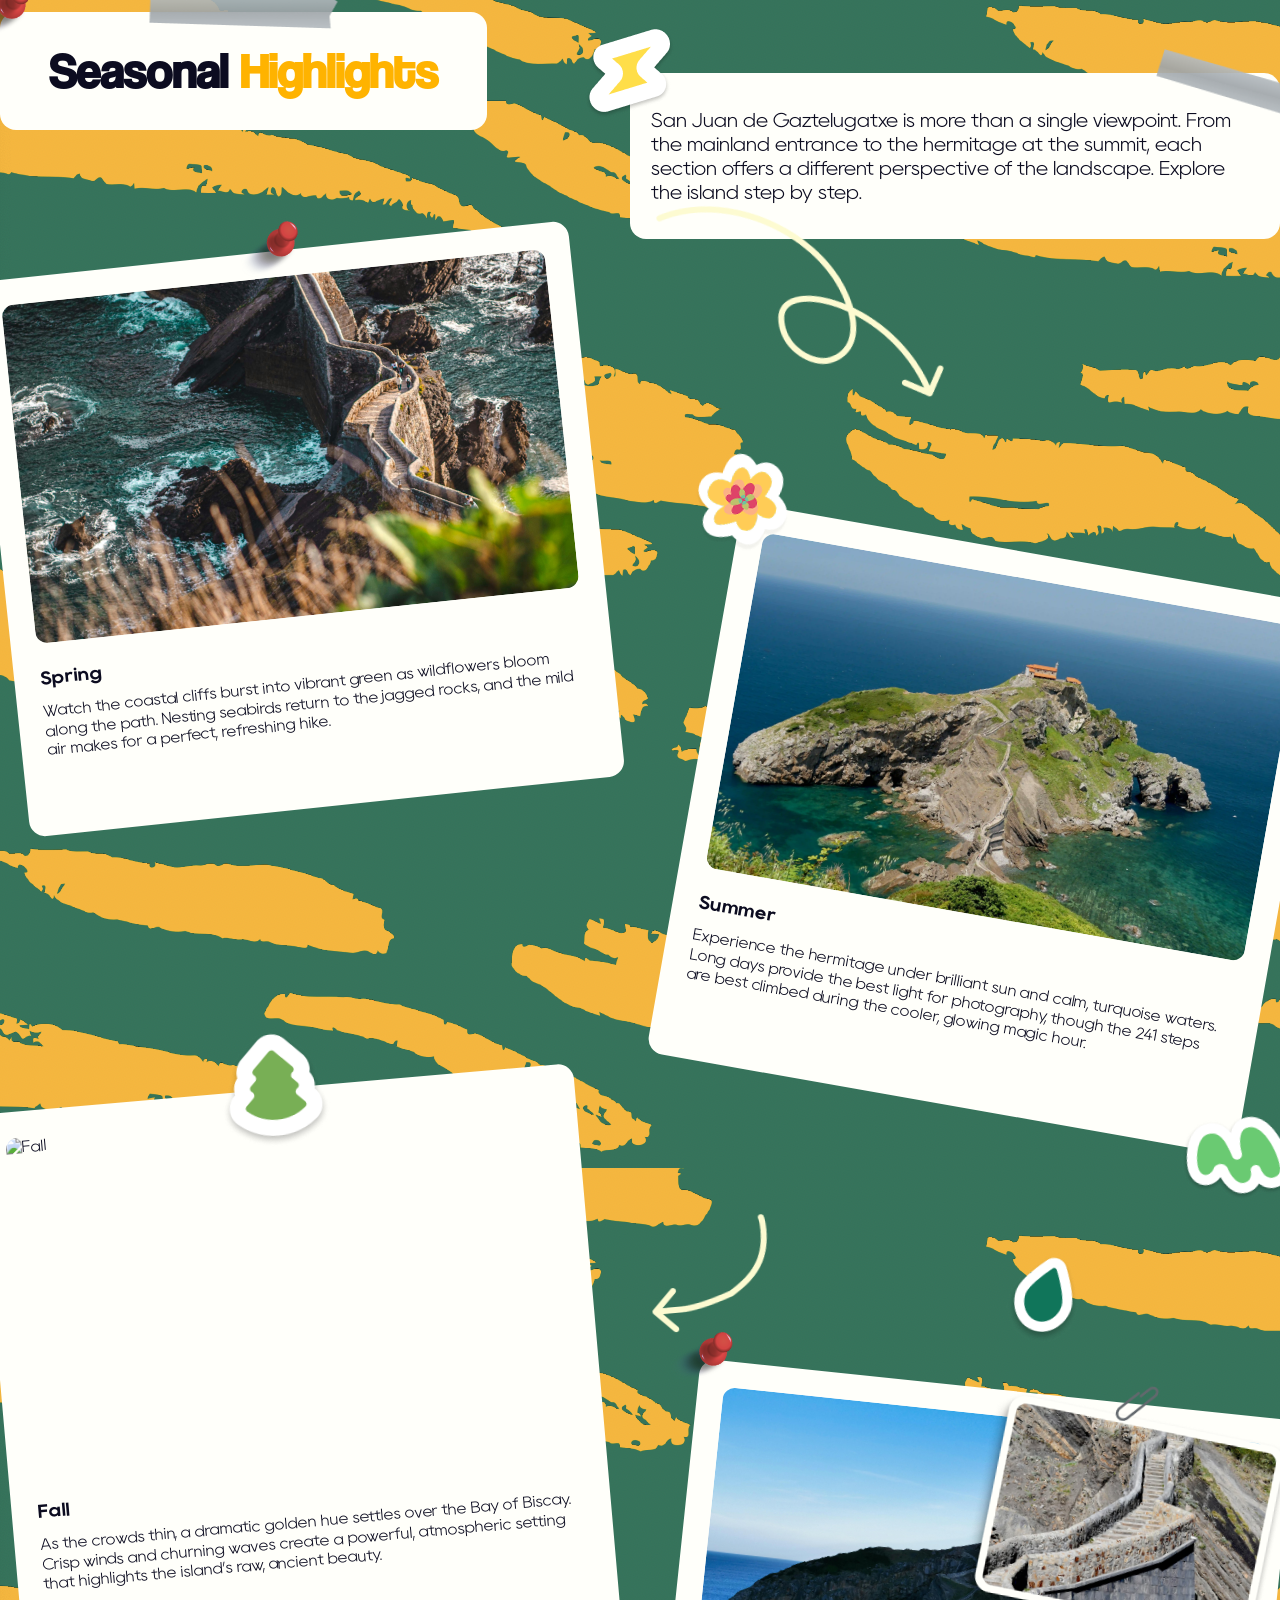
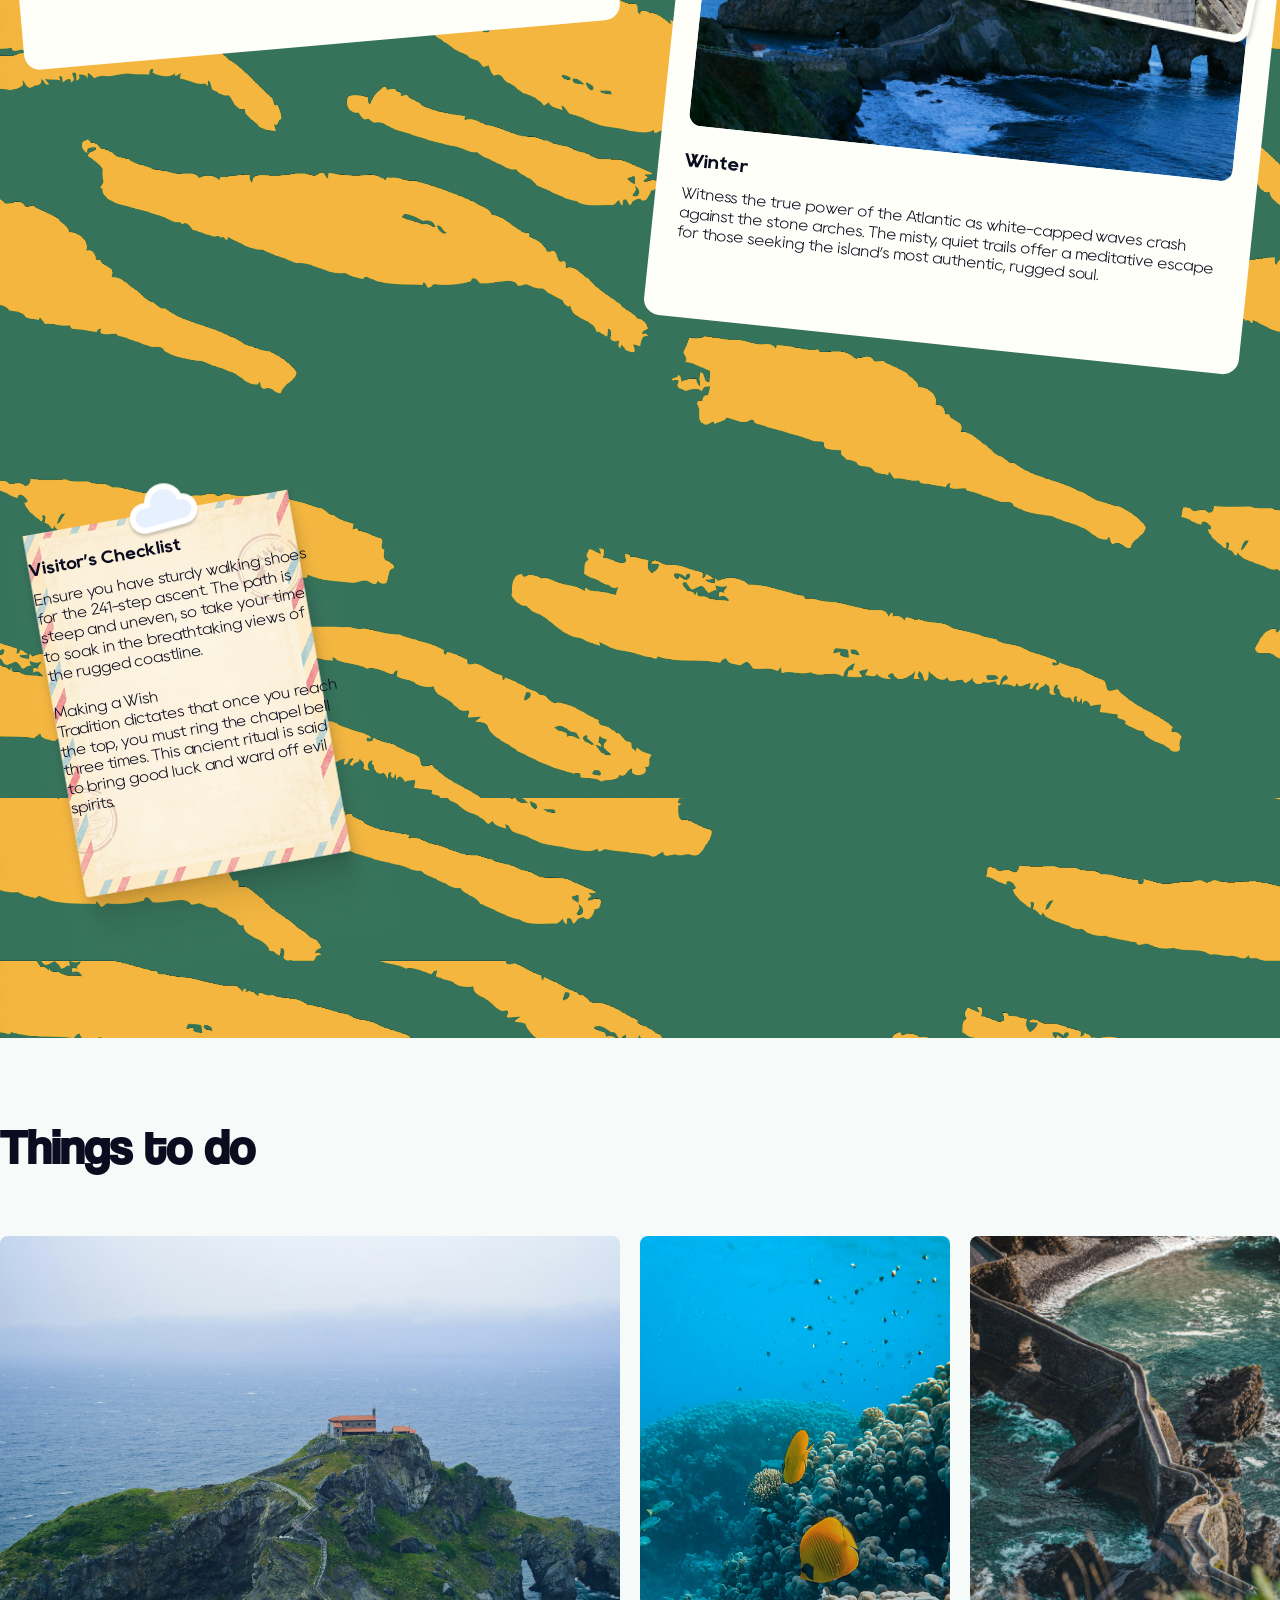
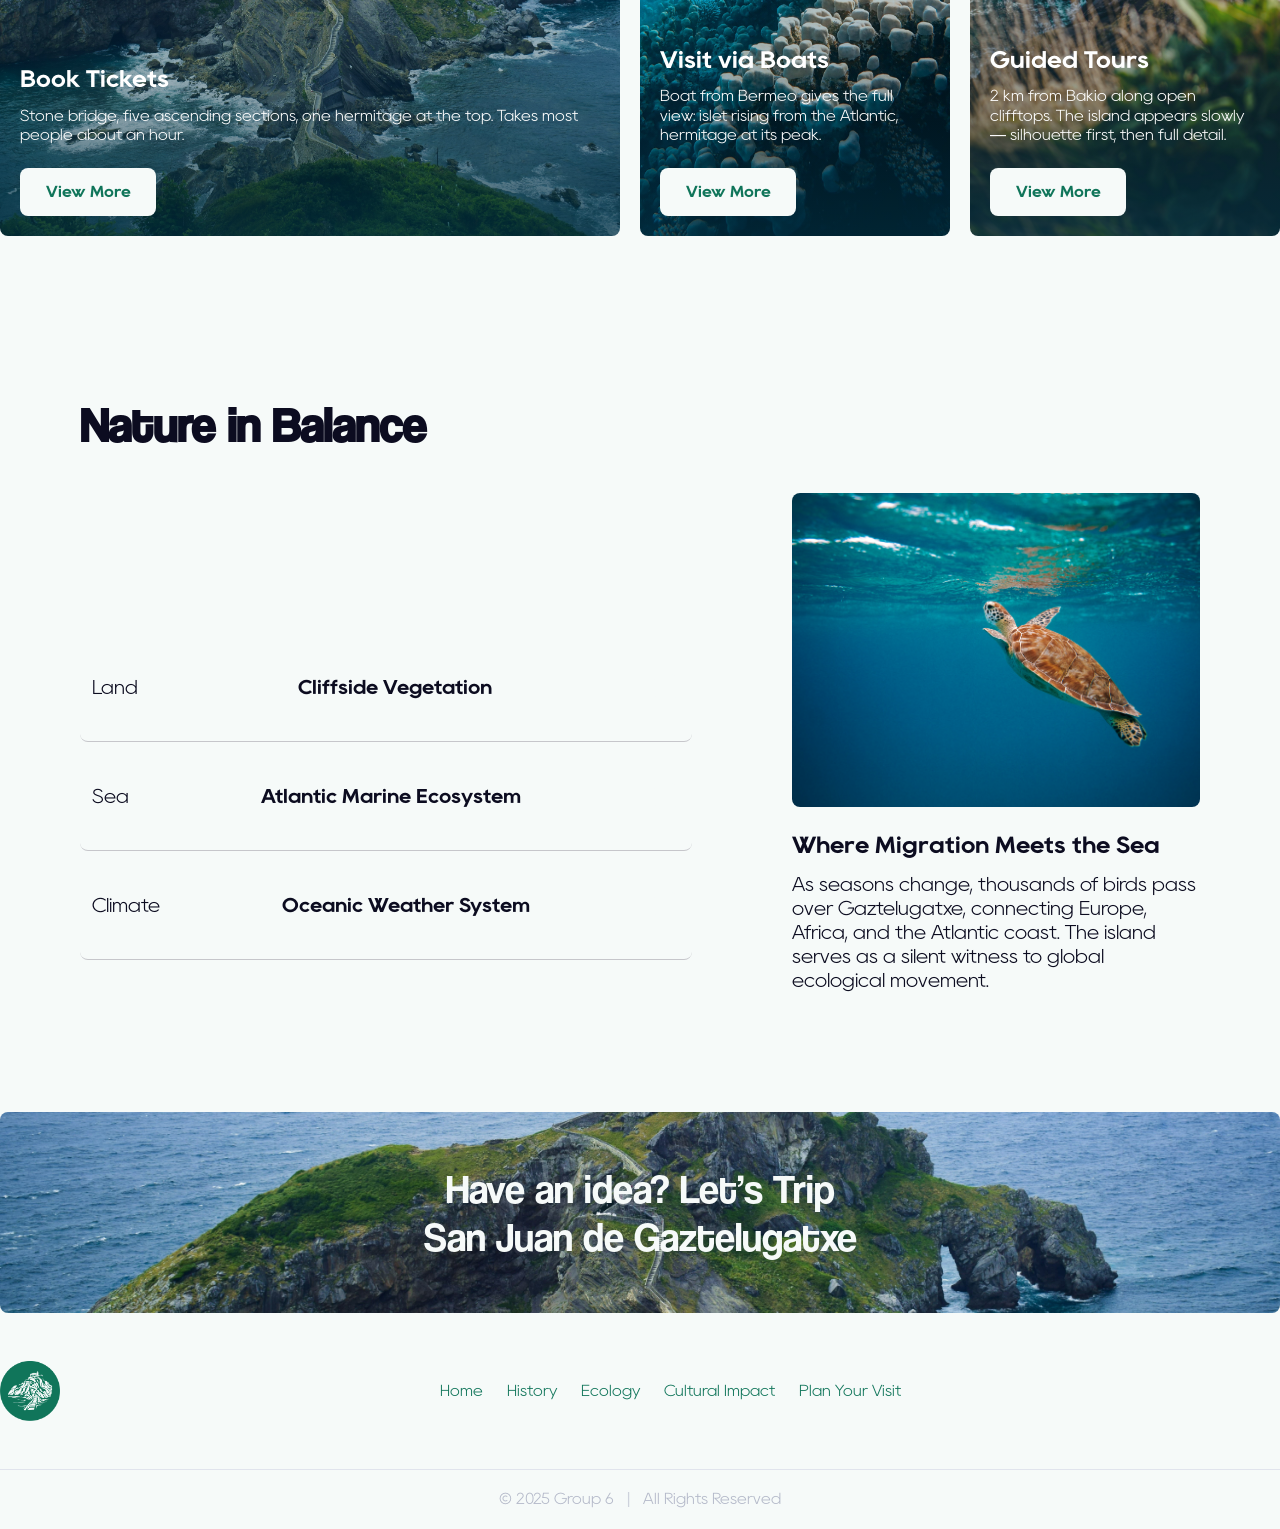
==== commit f100a3dd: "fix border-redius" ====
--- a/index.html
+++ b/index.html
@@ -12,7 +12,7 @@
     <link rel="stylesheet" href="./css/base.css">
     <!-- Put your own css  here -->
     <link rel="stylesheet" href="./css/pages/index.css">
-    
+
 
 
 </head>
@@ -136,7 +136,9 @@
 
             <div class="timeline__content">
                 <div class="timeline__item active" data-year="1053">
-                    <img src="images/timeline_image.jpg" alt="1053">
+                    <div class="timeline_img">
+                        <img src="images/timeline_image.jpg" alt="1053">
+                    </div>
                     <p>The earliest known written reference to the island appears in
                         1053, documenting its
                         connection to
@@ -146,21 +148,28 @@
                 </div>
 
                 <div class="timeline__item" data-year="1330">
-                    <img src="images/things_3.jpg" alt="1330">
+                    <div class="timeline_img">
+                        <img src="images/things_3.jpg" alt="1330">
+                    </div>
+
                     <p>In the 14th century, the island served as a stronghold for the Lords of Biscay. Seven knights
                         defended it for over a
                         month, using the narrow 241 steps as a natural defense.</p>
                 </div>
 
                 <div class="timeline__item" data-year="1594">
-                    <img src="images/visit.jpg" alt="1594">
+                    <div class="timeline_img">
+                        <img src="images/visit.jpg" alt="1594">
+                    </div>
                     <p>In the late 16th century, the island was raided by Sir Francis Drake and Huguenot privateers.
                         The attack led to the
                         strengthening of the chapel and its defenses.</p>
                 </div>
 
                 <div class="timeline__item" data-year="1978">
-                    <img src="images/homepage/1978.png" alt="1978">
+                    <div class="timeline_img">
+                        <img src="images/homepage/1978.png" alt="1978">
+                    </div>
                     <p>
                         A fire in 1978 destroyed the hermitage, but it was rebuilt and reopened in 1980, preserving its
                         enduring legacy.
@@ -169,7 +178,9 @@
                 </div>
 
                 <div class="timeline__item" data-year="2023">
-                    <img src="images/hero.jpg" alt="2023">
+                    <div class="timeline_img">
+                        <img src="images/hero.jpg" alt="2023">
+                    </div>
                     <p>As a Protected Biotope, the site balances conservation and tourism through visitor limits and
                         structural protection,
                         while local traditions—such as ringing the bell for luck—still endure.
--- a/css/pages/index.css
+++ b/css/pages/index.css
@@ -526,13 +526,20 @@
     overflow: hidden;
 }
 
+.timeline_img {
+    width: 100%;
+    height: 100%;
+    border-radius: 8px 8px;
+    overflow: hidden;
+}
+
 .timeline__item img {
     width: 100%;
     height: 100%;
     display: block;
     object-fit: cover;
     display: block;
-    border-radius: 8px;
+    border-radius: 8px 8px;
 }
 
 .timeline__content .timeline__item p {
@@ -555,7 +562,7 @@
     overflow: hidden;
 }
 
-.season-highlight-title{
+.season-highlight-title {
     font-family: var(--font-display);
     font-size: var(--fs-48);
     font-weight: 600;
@@ -760,16 +767,16 @@
     position: absolute;
     width: 325px;
     height: 450px;
-    left: 0;
-    bottom: 3%;
+    left: 40px;
+    bottom: 80px;
     transform: rotate(-10deg);
     padding: 25px 20px;
-    /* width: 100%; */
     background-image: url('../../images/postcard.png');
     background-size: cover;
-    line-height: 1.6;
-
-}
+    background-position: center;
+
+}
+
 
 .season-postcard_title {
     font-size: var(--fs-18);
@@ -1817,8 +1824,13 @@
 }
 
 @keyframes marquee {
-    0% { transform: translateX(0); }
-    100% { transform: translateX(-50%); }
+    0% {
+        transform: translateX(0);
+    }
+
+    100% {
+        transform: translateX(-50%);
+    }
 }
 
 .photos-track {
@@ -1985,4 +1997,4 @@
 
 .section-image:hover img {
     transform: scale(110%);
-}
+}
